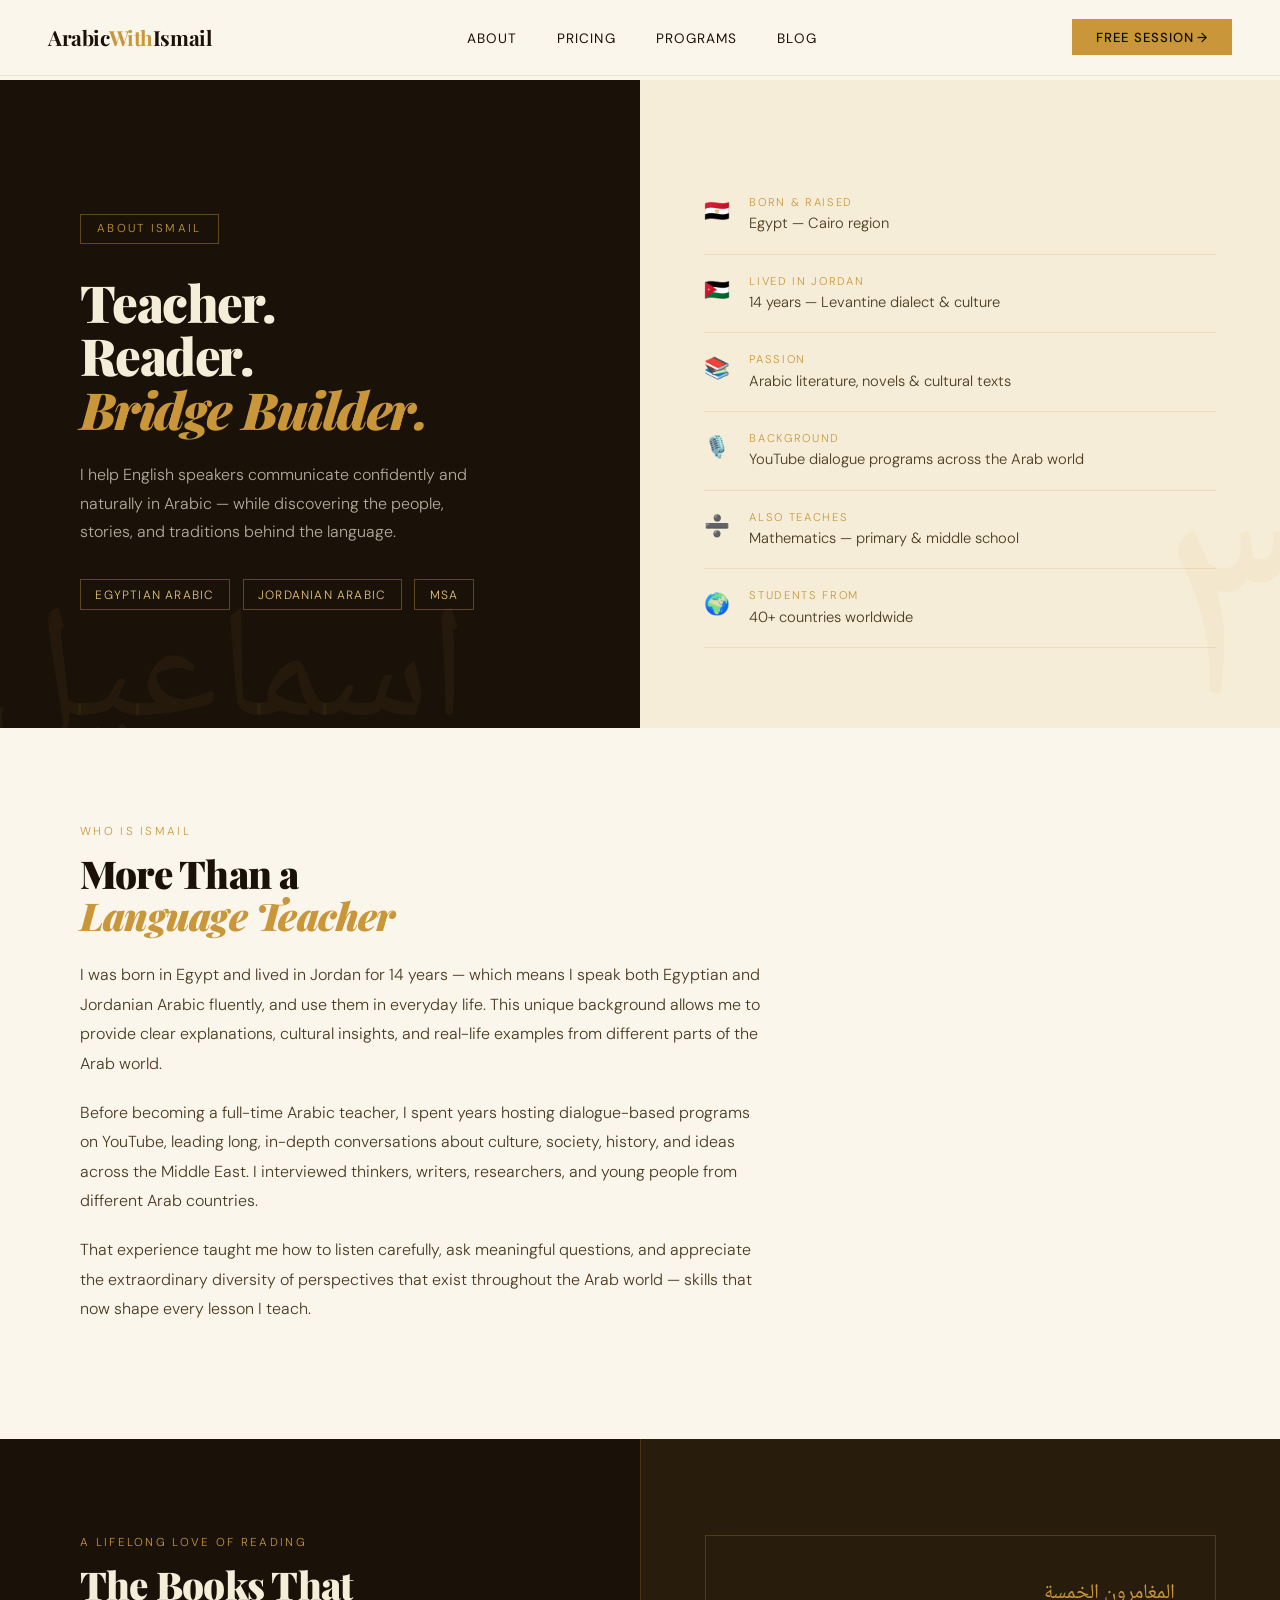
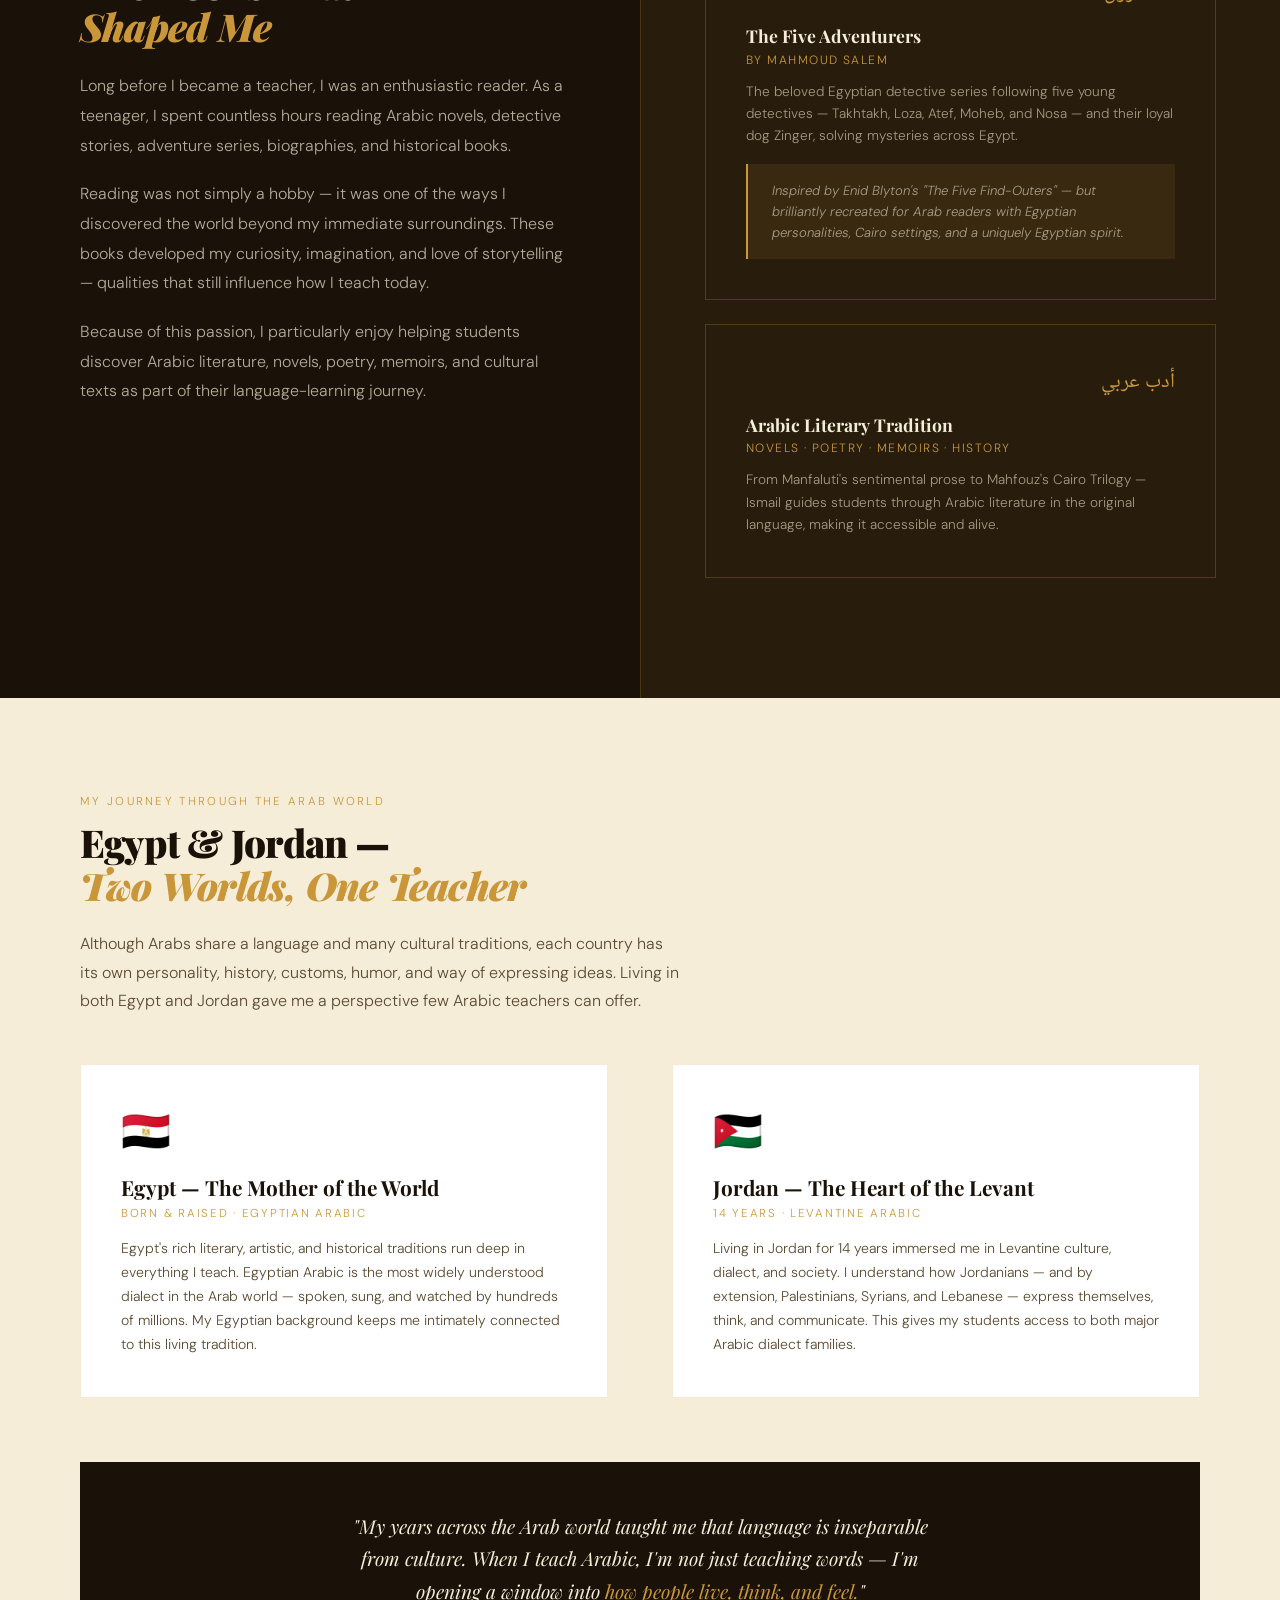
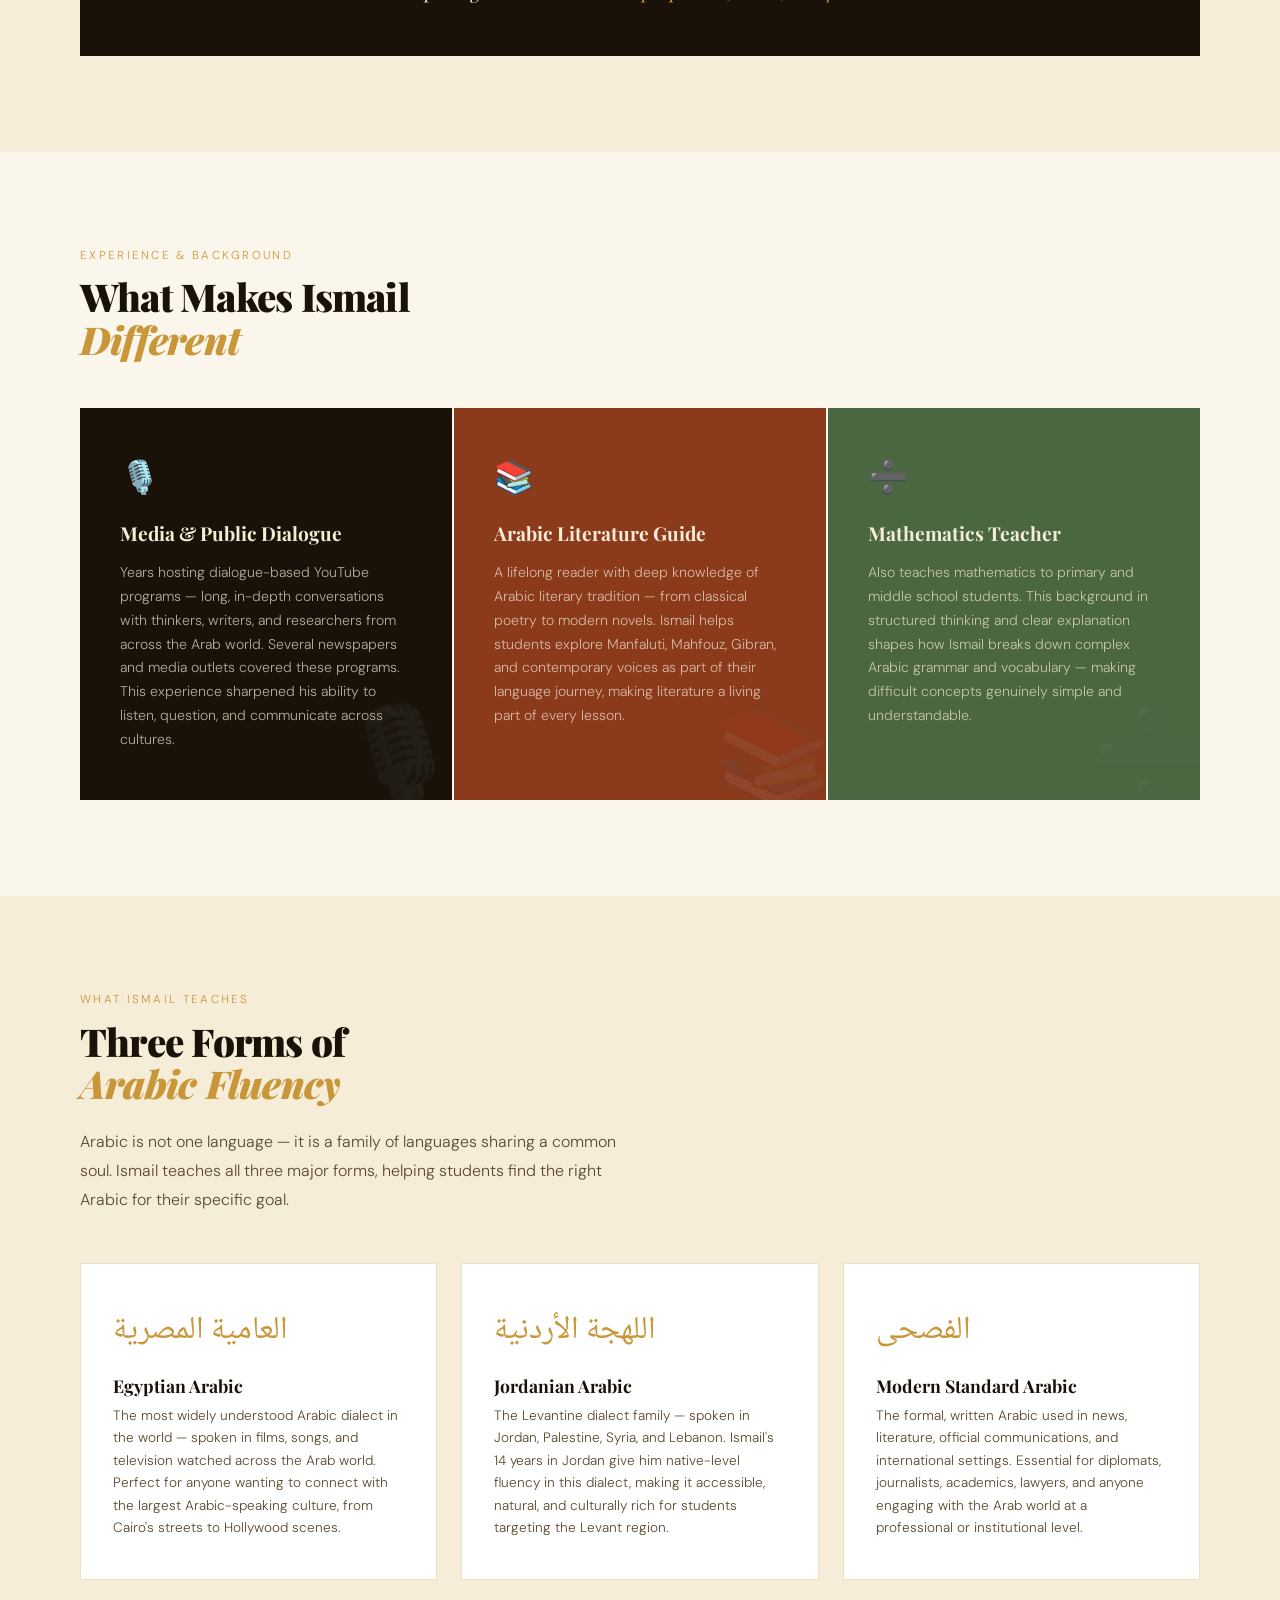
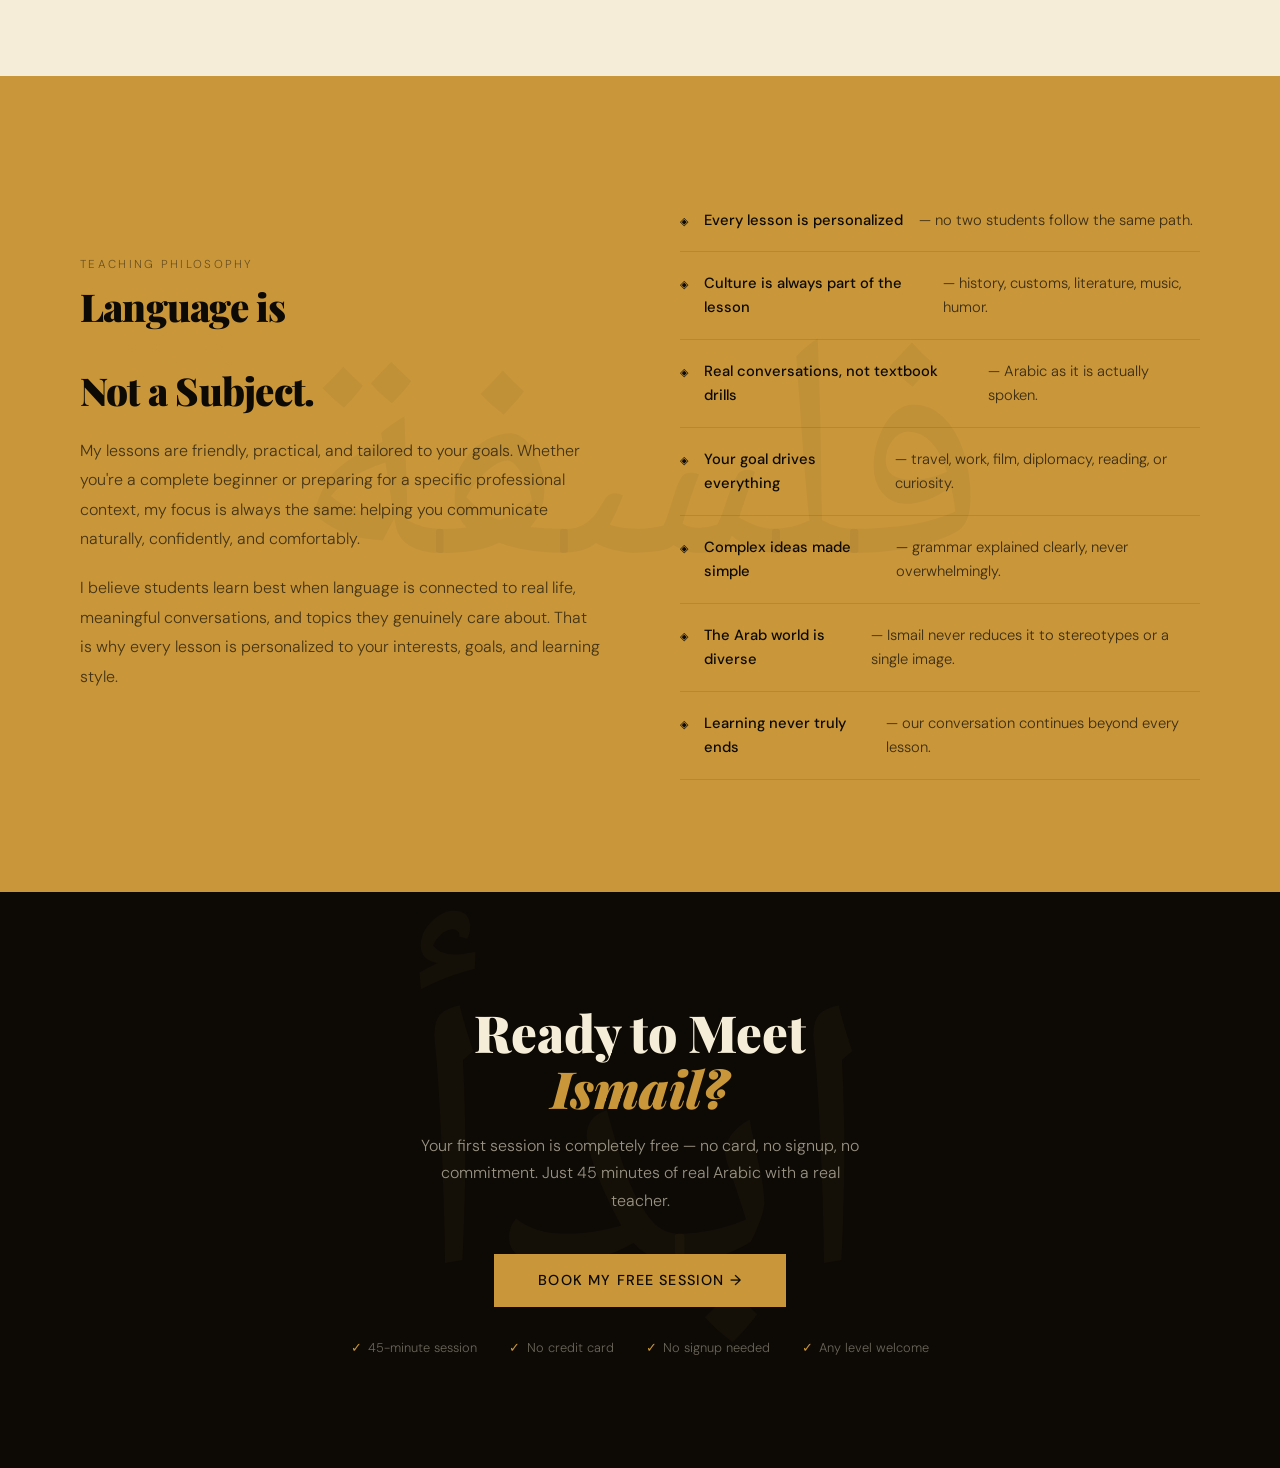
==== about.html @ 29ed9507 "Add about.html for Ismail's teaching profile" ====
<!DOCTYPE html>
<html lang="en">
<head>
<meta charset="UTF-8">
<meta name="viewport" content="width=device-width, initial-scale=1.0">
<title>About Ismail — Arabic With Ismail</title>
<meta name="description" content="Meet Ismail — Egyptian Arabic teacher, cultural guide, and lifelong reader. Learn about his unique background in Egypt and Jordan, his love of Arabic literature, and his teaching philosophy.">
<link rel="preconnect" href="https://fonts.googleapis.com">
<link href="https://fonts.googleapis.com/css2?family=Playfair+Display:ital,wght@0,400;0,700;0,900;1,400&family=DM+Sans:wght@300;400;500&family=Noto+Naskh+Arabic:wght@400;700&display=swap" rel="stylesheet">
<style>
  :root {
    --sand: #F5EDD8;
    --ink: #1A1209;
    --gold: #C9973A;
    --gold-light: #E8C47A;
    --rust: #8B3A1C;
    --sage: #4A6741;
    --cream: #FBF6EC;
    --dark: #0D0A05;
  }

  *, *::before, *::after { box-sizing: border-box; margin: 0; padding: 0; }
  html { scroll-behavior: smooth; }
  body {
    background: var(--cream);
    color: var(--ink);
    font-family: 'DM Sans', sans-serif;
    font-weight: 300;
    overflow-x: hidden;
  }

  /* ── NAV ── */
  nav {
    position: fixed; top: 0; width: 100%; z-index: 100;
    padding: 1.2rem 3rem;
    display: flex; align-items: center; justify-content: space-between;
    background: rgba(251,246,236,0.95);
    backdrop-filter: blur(12px);
    border-bottom: 1px solid rgba(201,151,58,0.2);
  }
  .nav-logo {
    font-family: 'Playfair Display', serif;
    font-size: 1.3rem; font-weight: 700;
    color: var(--ink); text-decoration: none;
    letter-spacing: -0.02em;
  }
  .nav-logo span { color: var(--gold); }

  .nav-links { display: flex; gap: 2.5rem; list-style: none; }
  .nav-links a {
    text-decoration: none; color: var(--ink);
    font-size: 0.85rem; font-weight: 400;
    letter-spacing: 0.08em; text-transform: uppercase;
    transition: color 0.2s;
  }
  .nav-links a:hover { color: var(--gold); }
  @media (max-width: 900px) { .nav-links { display: none; } }

  .hamburger {
    display: none;
    flex-direction: column;
    gap: 5px;
    background: none;
    border: none;
    cursor: pointer;
    padding: 4px;
  }
  .hamburger span {
    display: block;
    width: 24px;
    height: 2px;
    background: var(--ink);
    transition: all 0.3s;
  }
  .hamburger.open span:nth-child(1) { transform: translateY(7px) rotate(45deg); }
  .hamburger.open span:nth-child(2) { opacity: 0; }
  .hamburger.open span:nth-child(3) { transform: translateY(-7px) rotate(-45deg); }
  .mobile-menu {
    display: none;
    position: fixed;
    top: 65px; left: 0; right: 0;
    background: rgba(251,246,236,0.98);
    backdrop-filter: blur(12px);
    border-bottom: 1px solid rgba(201,151,58,0.2);
    z-index: 99;
    padding: 1.5rem 2rem;
  }
  .mobile-menu.open { display: block; }
  .mobile-menu ul { list-style: none; }
  .mobile-menu ul li { border-bottom: 1px solid rgba(201,151,58,0.15); }
  .mobile-menu ul li a {
    display: block;
    padding: 1rem 0;
    text-decoration: none;
    color: var(--ink);
    font-size: 1rem;
    letter-spacing: 0.08em;
    text-transform: uppercase;
    transition: color 0.2s;
  }
  .mobile-menu ul li a:hover { color: var(--gold); }
  .mobile-menu .mobile-cta {
    color: var(--gold) !important;
    font-weight: 500;
  }
  @media (max-width: 900px) {
    .nav-links { display: none !important; }
    .hamburger { display: flex; }
  }
  .nav-cta {
    background: var(--gold); color: var(--dark);
    border: none; padding: 0.6rem 1.5rem;
    font-family: 'DM Sans', sans-serif;
    font-size: 0.82rem; font-weight: 500;
    letter-spacing: 0.06em; text-transform: uppercase;
    cursor: pointer; text-decoration: none;
    transition: background 0.2s;
  }
  .nav-cta:hover { background: var(--gold-light); }

  /* ── HERO ── */
  .about-hero {
    min-height: 70vh;
    display: grid; grid-template-columns: 1fr 1fr;
    padding-top: 80px;
    position: relative; overflow: hidden;
  }
  .hero-left {
    background: var(--ink);
    padding: 6rem 4rem 5rem 5rem;
    display: flex; flex-direction: column;
    justify-content: center;
    position: relative; overflow: hidden;
  }
  .hero-left::before {
    content: 'إسماعيل';
    position: absolute; bottom: -2rem; left: -1rem;
    font-family: 'Noto Naskh Arabic', serif;
    font-size: 10rem; color: rgba(201,151,58,0.06);
    line-height: 1; pointer-events: none;
  }
  .hero-tag {
    display: inline-block;
    border: 1px solid rgba(201,151,58,0.4);
    color: var(--gold);
    font-size: 0.72rem; letter-spacing: 0.2em;
    text-transform: uppercase;
    padding: 0.4rem 1rem;
    margin-bottom: 2rem; width: fit-content;
    position: relative; z-index: 1;
  }
  .hero-left h1 {
    font-family: 'Playfair Display', serif;
    font-size: clamp(2.5rem, 4vw, 4rem);
    font-weight: 900; line-height: 1.05;
    color: var(--sand); letter-spacing: -0.03em;
    margin-bottom: 1.5rem;
    position: relative; z-index: 1;
  }
  .hero-left h1 em { font-style: italic; color: var(--gold); }
  .hero-left p {
    font-size: 1rem; line-height: 1.8;
    color: rgba(245,237,216,0.7);
    max-width: 420px; margin-bottom: 2rem;
    position: relative; z-index: 1;
  }
  .dialect-badges {
    display: flex; gap: 0.8rem; flex-wrap: wrap;
    position: relative; z-index: 1;
  }
  .dialect-badge {
    border: 1px solid rgba(201,151,58,0.4);
    color: var(--gold-light);
    font-size: 0.75rem; letter-spacing: 0.1em;
    text-transform: uppercase; padding: 0.4rem 0.9rem;
  }
  .hero-right {
    background: var(--sand);
    padding: 6rem 4rem 5rem;
    display: flex; flex-direction: column;
    justify-content: center;
    position: relative; overflow: hidden;
  }
  .hero-right::after {
    content: '٣';
    position: absolute; bottom: -3rem; right: -1rem;
    font-family: 'Noto Naskh Arabic', serif;
    font-size: 18rem; color: rgba(201,151,58,0.06);
    line-height: 1; pointer-events: none;
  }
  .quick-facts { list-style: none; position: relative; z-index: 1; }
  .quick-facts li {
    padding: 1.2rem 0;
    border-bottom: 1px solid rgba(201,151,58,0.2);
    display: flex; gap: 1.2rem; align-items: flex-start;
  }
  .fact-icon { font-size: 1.3rem; margin-top: 2px; }
  .fact-label {
    font-size: 0.7rem; letter-spacing: 0.15em;
    text-transform: uppercase; color: var(--gold);
    display: block; margin-bottom: 0.2rem;
  }
  .fact-value { font-size: 0.92rem; line-height: 1.5; color: #4A3A20; }

  /* ── SECTION BASE ── */
  .section { padding: 6rem 5rem; }
  .section-tag {
    font-size: 0.72rem; letter-spacing: 0.2em;
    text-transform: uppercase; color: var(--gold);
    margin-bottom: 0.8rem; display: block;
  }
  .section-title {
    font-family: 'Playfair Display', serif;
    font-size: clamp(1.8rem, 3vw, 2.8rem);
    font-weight: 900; line-height: 1.1;
    letter-spacing: -0.02em; margin-bottom: 1.5rem;
  }
  .section-title em { font-style: italic; color: var(--gold); }
  .body-text {
    font-size: 1rem; line-height: 1.85;
    color: #4A3A20; max-width: 680px;
  }
  .body-text p { margin-bottom: 1.2rem; }

  /* ── READING SECTION ── */
  .reading-section {
    background: var(--ink);
    display: grid; grid-template-columns: 1fr 1fr;
    gap: 0;
  }
  .reading-left {
    padding: 6rem 4rem 6rem 5rem;
  }
  .reading-left .section-title { color: var(--sand); }
  .reading-left .body-text { color: rgba(245,237,216,0.7); }
  .reading-right {
    background: rgba(201,151,58,0.08);
    border-left: 1px solid rgba(201,151,58,0.2);
    padding: 6rem 4rem;
    display: flex; flex-direction: column;
    justify-content: center;
  }
  .book-card {
    border: 1px solid rgba(201,151,58,0.25);
    padding: 2.5rem;
    margin-bottom: 1.5rem;
    position: relative;
    transition: border-color 0.25s, background 0.25s;
  }
  .book-card:hover { border-color: var(--gold); background: rgba(201,151,58,0.05); }
  .book-arabic {
    font-family: 'Noto Naskh Arabic', serif;
    font-size: 1.3rem; color: var(--gold);
    text-align: right; margin-bottom: 0.8rem;
    display: block;
  }
  .book-title {
    font-family: 'Playfair Display', serif;
    font-size: 1.1rem; font-weight: 700;
    color: var(--sand); margin-bottom: 0.3rem;
  }
  .book-author {
    font-size: 0.75rem; letter-spacing: 0.12em;
    text-transform: uppercase; color: var(--gold);
    margin-bottom: 0.8rem; display: block;
  }
  .book-desc { font-size: 0.85rem; line-height: 1.65; color: rgba(245,237,216,0.6); }
  .book-connection {
    background: rgba(201,151,58,0.1);
    border-left: 2px solid var(--gold);
    padding: 1rem 1.5rem;
    margin-top: 1rem;
    font-size: 0.82rem; color: rgba(245,237,216,0.6);
    font-style: italic; line-height: 1.6;
  }

  /* ── JOURNEY SECTION ── */
  .journey-section { background: var(--sand); }
  .journey-grid {
    display: grid; grid-template-columns: 1fr 1fr;
    gap: 4rem; align-items: start; margin-top: 3rem;
  }
  .country-card {
    background: white;
    border: 1px solid rgba(201,151,58,0.2);
    padding: 2.5rem;
    transition: box-shadow 0.25s, transform 0.25s;
  }
  .country-card:hover { box-shadow: 0 12px 40px rgba(0,0,0,0.08); transform: translateY(-4px); }
  .country-flag { font-size: 2.5rem; margin-bottom: 1rem; display: block; }
  .country-card h3 {
    font-family: 'Playfair Display', serif;
    font-size: 1.3rem; font-weight: 700;
    margin-bottom: 0.3rem;
  }
  .country-years {
    font-size: 0.72rem; letter-spacing: 0.15em;
    text-transform: uppercase; color: var(--gold);
    margin-bottom: 1rem; display: block;
  }
  .country-card p { font-size: 0.88rem; line-height: 1.7; color: #5A4A30; }
  .journey-insight {
    background: var(--ink); padding: 3rem;
    grid-column: 1 / -1;
  }
  .journey-insight p {
    font-family: 'Playfair Display', serif;
    font-size: 1.2rem; font-style: italic;
    color: var(--sand); line-height: 1.7;
    text-align: center; max-width: 600px; margin: 0 auto;
  }
  .journey-insight p em { color: var(--gold); }

  /* ── EXPERIENCE SECTION ── */
  .experience-section { background: var(--cream); }
  .experience-grid {
    display: grid; grid-template-columns: repeat(3, 1fr);
    gap: 2px; margin-top: 3rem;
  }
  .exp-card {
    background: var(--ink); padding: 3rem 2.5rem;
    position: relative; overflow: hidden;
    transition: transform 0.3s;
  }
  .exp-card:nth-child(2) { background: var(--rust); }
  .exp-card:nth-child(3) { background: var(--sage); }
  .exp-card:hover { transform: scale(1.02); z-index: 2; }
  .exp-bg {
    position: absolute; bottom: -1rem; right: -0.5rem;
    font-family: 'Noto Naskh Arabic', serif;
    font-size: 6rem; opacity: 0.06; line-height: 1;
    pointer-events: none; color: white;
  }
  .exp-icon { font-size: 2rem; margin-bottom: 1.5rem; display: block; }
  .exp-card h3 {
    font-family: 'Playfair Display', serif;
    font-size: 1.2rem; font-weight: 700;
    color: var(--sand); margin-bottom: 1rem; line-height: 1.2;
  }
  .exp-card p { font-size: 0.88rem; line-height: 1.7; color: rgba(245,237,216,0.7); }

  /* ── PHILOSOPHY SECTION ── */
  .philosophy-section {
    background: var(--gold);
    padding: 7rem 5rem;
    position: relative; overflow: hidden;
  }
  .philosophy-section::before {
    content: 'فلسفة';
    position: absolute; top: 50%; left: 50%;
    transform: translate(-50%, -50%);
    font-family: 'Noto Naskh Arabic', serif;
    font-size: 25vw; color: rgba(0,0,0,0.04);
    white-space: nowrap; pointer-events: none;
    line-height: 1;
  }
  .philosophy-inner {
    display: grid; grid-template-columns: 1fr 1fr;
    gap: 5rem; align-items: center;
    position: relative; z-index: 1;
  }
  .philosophy-left .section-tag { color: rgba(13,10,5,0.5); }
  .philosophy-left .section-title { color: var(--dark); }
  .philosophy-left .body-text { color: rgba(13,10,5,0.7); }
  .philosophy-right { }
  .philosophy-points { list-style: none; }
  .philosophy-points li {
    padding: 1.2rem 0;
    border-bottom: 1px solid rgba(0,0,0,0.1);
    font-size: 0.92rem; line-height: 1.65;
    color: rgba(13,10,5,0.75);
    display: flex; gap: 1rem; align-items: flex-start;
  }
  .philosophy-points li::before {
    content: '◈'; color: var(--dark);
    font-size: 0.7rem; margin-top: 4px; flex-shrink: 0;
  }
  .philosophy-points li strong { color: var(--dark); font-weight: 500; }

  /* ── DIALECTS SECTION ── */
  .dialects-section { background: var(--sand); }
  .dialects-grid {
    display: grid; grid-template-columns: repeat(3, 1fr);
    gap: 1.5rem; margin-top: 3rem;
  }
  .dialect-card {
    border: 1px solid rgba(201,151,58,0.3);
    padding: 2.5rem 2rem; background: white;
    transition: box-shadow 0.25s, transform 0.25s;
  }
  .dialect-card:hover { box-shadow: 0 8px 30px rgba(0,0,0,0.08); transform: translateY(-4px); }
  .dialect-arabic {
    font-family: 'Noto Naskh Arabic', serif;
    font-size: 2rem; color: var(--gold);
    display: block; margin-bottom: 1rem;
  }
  .dialect-card h3 {
    font-family: 'Playfair Display', serif;
    font-size: 1.1rem; font-weight: 700;
    margin-bottom: 0.5rem;
  }
  .dialect-card p { font-size: 0.85rem; line-height: 1.65; color: #5A4A30; }

  /* ── CTA SECTION ── */
  .cta-section {
    background: var(--dark); padding: 7rem 5rem;
    text-align: center; position: relative; overflow: hidden;
  }
  .cta-section::before {
    content: 'ابدأ';
    position: absolute; top: 50%; left: 50%;
    transform: translate(-50%, -50%);
    font-family: 'Noto Naskh Arabic', serif;
    font-size: 30vw; color: rgba(201,151,58,0.04);
    pointer-events: none; line-height: 1;
  }
  .cta-section h2 {
    font-family: 'Playfair Display', serif;
    font-size: clamp(2rem, 4vw, 3.5rem);
    font-weight: 900; color: var(--sand);
    margin-bottom: 1rem; line-height: 1.1;
    position: relative; z-index: 1;
  }
  .cta-section h2 em { font-style: italic; color: var(--gold); }
  .cta-section p {
    font-size: 1rem; color: rgba(245,237,216,0.6);
    max-width: 440px; margin: 0 auto 2.5rem;
    line-height: 1.7; position: relative; z-index: 1;
  }
  .btn-gold {
    background: var(--gold); color: var(--dark);
    border: none; padding: 1.1rem 2.8rem;
    font-family: 'DM Sans', sans-serif;
    font-size: 0.9rem; font-weight: 500;
    letter-spacing: 0.08em; text-transform: uppercase;
    cursor: pointer; text-decoration: none;
    display: inline-block; transition: all 0.25s;
    position: relative; z-index: 1;
  }
  .btn-gold:hover { background: var(--gold-light); transform: translateY(-2px); }
  .cta-guarantees {
    display: flex; gap: 2rem; justify-content: center;
    margin-top: 2rem; flex-wrap: wrap;
    position: relative; z-index: 1;
  }
  .cta-guarantee {
    font-size: 0.8rem; color: rgba(245,237,216,0.4);
    display: flex; gap: 0.4rem; align-items: center;
  }
  .cta-guarantee::before { content: '✓'; color: var(--gold); }

  /* ── RESPONSIVE ── */
  @media (max-width: 900px) {
    nav { padding: 1rem 1.5rem; }
    .about-hero { grid-template-columns: 1fr; min-height: auto; }
    .hero-left { padding: 5rem 2rem 3rem; }
    .hero-right { padding: 3rem 2rem; }
    .section { padding: 4rem 2rem; }
    .reading-section { grid-template-columns: 1fr; }
    .reading-left { padding: 4rem 2rem; }
    .reading-right { padding: 3rem 2rem; border-left: none; border-top: 1px solid rgba(201,151,58,0.2); }
    .journey-grid { grid-template-columns: 1fr; gap: 1.5rem; }
    .experience-grid { grid-template-columns: 1fr; }
    .philosophy-section { padding: 5rem 2rem; }
    .philosophy-inner { grid-template-columns: 1fr; gap: 2rem; }
    .dialects-grid { grid-template-columns: 1fr; }
    .cta-section { padding: 5rem 2rem; }
  }
</style>
</head>
<body>

<!-- NAV -->
<nav>
  <a href="index.html" class="nav-logo">Arabic<span>With</span>Ismail</a>
  <ul class="nav-links" id="navLinks">
    <li><a href="about.html">About</a></li>
    <li><a href="ArabicWithIsmail-Pricing.html">Pricing</a></li>
    <li><a href="programs.html">Programs</a></li>
    <li><a href="blog.html">Blog</a></li>
  </ul>
  <div style="display:flex;align-items:center;gap:1rem;">
    <a href="book.html" class="nav-cta">Free Session →</a>
    <button class="hamburger" id="hamburger" onclick="toggleMenu()" aria-label="Menu">
      <span></span><span></span><span></span>
    </button>
  </div>
</nav>
<div class="mobile-menu" id="mobileMenu">
  <ul>
    <li><a href="about.html" onclick="toggleMenu()">About</a></li>
    <li><a href="ArabicWithIsmail-Pricing.html" onclick="toggleMenu()">Pricing</a></li>
    <li><a href="programs.html" onclick="toggleMenu()">Programs</a></li>
    <li><a href="blog.html" onclick="toggleMenu()">Blog</a></li>
    <li><a href="book.html" onclick="toggleMenu()" class="mobile-cta">Free Session →</a></li>
  </ul>
</div>

<!-- HERO -->
<div class="about-hero">
  <div class="hero-left">
    <div class="hero-tag">About Ismail</div>
    <h1>Teacher.<br>Reader.<br><em>Bridge Builder.</em></h1>
    <p>I help English speakers communicate confidently and naturally in Arabic — while discovering the people, stories, and traditions behind the language.</p>
    <div class="dialect-badges">
      <span class="dialect-badge">Egyptian Arabic</span>
      <span class="dialect-badge">Jordanian Arabic</span>
      <span class="dialect-badge">MSA</span>
    </div>
  </div>

  <div class="hero-right">
    <ul class="quick-facts">
      <li>
        <span class="fact-icon">🇪🇬</span>
        <div>
          <span class="fact-label">Born & Raised</span>
          <span class="fact-value">Egypt — Cairo region</span>
        </div>
      </li>
      <li>
        <span class="fact-icon">🇯🇴</span>
        <div>
          <span class="fact-label">Lived in Jordan</span>
          <span class="fact-value">14 years — Levantine dialect & culture</span>
        </div>
      </li>
      <li>
        <span class="fact-icon">📚</span>
        <div>
          <span class="fact-label">Passion</span>
          <span class="fact-value">Arabic literature, novels & cultural texts</span>
        </div>
      </li>
      <li>
        <span class="fact-icon">🎙️</span>
        <div>
          <span class="fact-label">Background</span>
          <span class="fact-value">YouTube dialogue programs across the Arab world</span>
        </div>
      </li>
      <li>
        <span class="fact-icon">➗</span>
        <div>
          <span class="fact-label">Also Teaches</span>
          <span class="fact-value">Mathematics — primary & middle school</span>
        </div>
      </li>
      <li>
        <span class="fact-icon">🌍</span>
        <div>
          <span class="fact-label">Students From</span>
          <span class="fact-value">40+ countries worldwide</span>
        </div>
      </li>
    </ul>
  </div>
</div>

<!-- WHO IS ISMAIL -->
<section class="section" style="background:var(--cream);">
  <span class="section-tag">Who is Ismail</span>
  <h2 class="section-title">More Than a<br><em>Language Teacher</em></h2>
  <div class="body-text">
    <p>I was born in Egypt and lived in Jordan for 14 years — which means I speak both Egyptian and Jordanian Arabic fluently, and use them in everyday life. This unique background allows me to provide clear explanations, cultural insights, and real-life examples from different parts of the Arab world.</p>
    <p>Before becoming a full-time Arabic teacher, I spent years hosting dialogue-based programs on YouTube, leading long, in-depth conversations about culture, society, history, and ideas across the Middle East. I interviewed thinkers, writers, researchers, and young people from different Arab countries.</p>
    <p>That experience taught me how to listen carefully, ask meaningful questions, and appreciate the extraordinary diversity of perspectives that exist throughout the Arab world — skills that now shape every lesson I teach.</p>
  </div>
</section>

<!-- READING SECTION -->
<div class="reading-section">
  <div class="reading-left">
    <span class="section-tag">A Lifelong Love of Reading</span>
    <h2 class="section-title" style="color:var(--sand);">The Books That<br><em>Shaped Me</em></h2>
    <div class="body-text">
      <p>Long before I became a teacher, I was an enthusiastic reader. As a teenager, I spent countless hours reading Arabic novels, detective stories, adventure series, biographies, and historical books.</p>
      <p>Reading was not simply a hobby — it was one of the ways I discovered the world beyond my immediate surroundings. These books developed my curiosity, imagination, and love of storytelling — qualities that still influence how I teach today.</p>
      <p>Because of this passion, I particularly enjoy helping students discover Arabic literature, novels, poetry, memoirs, and cultural texts as part of their language-learning journey.</p>
    </div>
  </div>
  <div class="reading-right">
    <div class="book-card">
      <span class="book-arabic">المغامرون الخمسة</span>
      <div class="book-title">The Five Adventurers</div>
      <span class="book-author">By Mahmoud Salem</span>
      <p class="book-desc">The beloved Egyptian detective series following five young detectives — Takhtakh, Loza, Atef, Moheb, and Nosa — and their loyal dog Zinger, solving mysteries across Egypt.</p>
      <div class="book-connection">
        Inspired by Enid Blyton's "The Five Find-Outers" — but brilliantly recreated for Arab readers with Egyptian personalities, Cairo settings, and a uniquely Egyptian spirit.
      </div>
    </div>
    <div class="book-card">
      <span class="book-arabic">أدب عربي</span>
      <div class="book-title">Arabic Literary Tradition</div>
      <span class="book-author">Novels · Poetry · Memoirs · History</span>
      <p class="book-desc">From Manfaluti's sentimental prose to Mahfouz's Cairo Trilogy — Ismail guides students through Arabic literature in the original language, making it accessible and alive.</p>
    </div>
  </div>
</div>

<!-- JOURNEY -->
<section class="section journey-section">
  <span class="section-tag">My Journey Through the Arab World</span>
  <h2 class="section-title">Egypt & Jordan —<br><em>Two Worlds, One Teacher</em></h2>
  <p style="color:#5A4A30;max-width:600px;line-height:1.8;margin-bottom:0;">
    Although Arabs share a language and many cultural traditions, each country has its own personality, history, customs, humor, and way of expressing ideas. Living in both Egypt and Jordan gave me a perspective few Arabic teachers can offer.
  </p>

  <div class="journey-grid">
    <div class="country-card">
      <span class="country-flag">🇪🇬</span>
      <h3>Egypt — The Mother of the World</h3>
      <span class="country-years">Born & Raised · Egyptian Arabic</span>
      <p>Egypt's rich literary, artistic, and historical traditions run deep in everything I teach. Egyptian Arabic is the most widely understood dialect in the Arab world — spoken, sung, and watched by hundreds of millions. My Egyptian background keeps me intimately connected to this living tradition.</p>
    </div>
    <div class="country-card">
      <span class="country-flag">🇯🇴</span>
      <h3>Jordan — The Heart of the Levant</h3>
      <span class="country-years">14 Years · Levantine Arabic</span>
      <p>Living in Jordan for 14 years immersed me in Levantine culture, dialect, and society. I understand how Jordanians — and by extension, Palestinians, Syrians, and Lebanese — express themselves, think, and communicate. This gives my students access to both major Arabic dialect families.</p>
    </div>
    <div class="journey-insight">
      <p>"My years across the Arab world taught me that language is inseparable from culture. When I teach Arabic, I'm not just teaching words — I'm opening a window into <em>how people live, think, and feel.</em>"</p>
    </div>
  </div>
</section>

<!-- EXPERIENCE -->
<section class="section experience-section">
  <span class="section-tag">Experience & Background</span>
  <h2 class="section-title">What Makes Ismail<br><em>Different</em></h2>

  <div class="experience-grid">
    <div class="exp-card">
      <span class="exp-bg">🎙️</span>
      <span class="exp-icon">🎙️</span>
      <h3>Media & Public Dialogue</h3>
      <p>Years hosting dialogue-based YouTube programs — long, in-depth conversations with thinkers, writers, and researchers from across the Arab world. Several newspapers and media outlets covered these programs. This experience sharpened his ability to listen, question, and communicate across cultures.</p>
    </div>
    <div class="exp-card">
      <span class="exp-bg">📚</span>
      <span class="exp-icon">📚</span>
      <h3>Arabic Literature Guide</h3>
      <p>A lifelong reader with deep knowledge of Arabic literary tradition — from classical poetry to modern novels. Ismail helps students explore Manfaluti, Mahfouz, Gibran, and contemporary voices as part of their language journey, making literature a living part of every lesson.</p>
    </div>
    <div class="exp-card">
      <span class="exp-bg">➗</span>
      <span class="exp-icon">➗</span>
      <h3>Mathematics Teacher</h3>
      <p>Also teaches mathematics to primary and middle school students. This background in structured thinking and clear explanation shapes how Ismail breaks down complex Arabic grammar and vocabulary — making difficult concepts genuinely simple and understandable.</p>
    </div>
  </div>
</section>

<!-- DIALECTS -->
<section class="section dialects-section">
  <span class="section-tag">What Ismail Teaches</span>
  <h2 class="section-title">Three Forms of<br><em>Arabic Fluency</em></h2>
  <p style="color:#5A4A30;max-width:560px;line-height:1.8;margin-bottom:0;">
    Arabic is not one language — it is a family of languages sharing a common soul. Ismail teaches all three major forms, helping students find the right Arabic for their specific goal.
  </p>

  <div class="dialects-grid">
    <div class="dialect-card">
      <span class="dialect-arabic">العامية المصرية</span>
      <h3>Egyptian Arabic</h3>
      <p>The most widely understood Arabic dialect in the world — spoken in films, songs, and television watched across the Arab world. Perfect for anyone wanting to connect with the largest Arabic-speaking culture, from Cairo's streets to Hollywood scenes.</p>
    </div>
    <div class="dialect-card">
      <span class="dialect-arabic">اللهجة الأردنية</span>
      <h3>Jordanian Arabic</h3>
      <p>The Levantine dialect family — spoken in Jordan, Palestine, Syria, and Lebanon. Ismail's 14 years in Jordan give him native-level fluency in this dialect, making it accessible, natural, and culturally rich for students targeting the Levant region.</p>
    </div>
    <div class="dialect-card">
      <span class="dialect-arabic">الفصحى</span>
      <h3>Modern Standard Arabic</h3>
      <p>The formal, written Arabic used in news, literature, official communications, and international settings. Essential for diplomats, journalists, academics, lawyers, and anyone engaging with the Arab world at a professional or institutional level.</p>
    </div>
  </div>
</section>

<!-- PHILOSOPHY -->
<div class="philosophy-section">
  <div class="philosophy-inner">
    <div class="philosophy-left">
      <span class="section-tag">Teaching Philosophy</span>
      <h2 class="section-title">Language is<br><em>a Bridge,</em><br>Not a Subject.</h2>
      <div class="body-text">
        <p>My lessons are friendly, practical, and tailored to your goals. Whether you're a complete beginner or preparing for a specific professional context, my focus is always the same: helping you communicate naturally, confidently, and comfortably.</p>
        <p>I believe students learn best when language is connected to real life, meaningful conversations, and topics they genuinely care about. That is why every lesson is personalized to your interests, goals, and learning style.</p>
      </div>
    </div>
    <div class="philosophy-right">
      <ul class="philosophy-points">
        <li><strong>Every lesson is personalized</strong> — no two students follow the same path.</li>
        <li><strong>Culture is always part of the lesson</strong> — history, customs, literature, music, humor.</li>
        <li><strong>Real conversations, not textbook drills</strong> — Arabic as it is actually spoken.</li>
        <li><strong>Your goal drives everything</strong> — travel, work, film, diplomacy, reading, or curiosity.</li>
        <li><strong>Complex ideas made simple</strong> — grammar explained clearly, never overwhelmingly.</li>
        <li><strong>The Arab world is diverse</strong> — Ismail never reduces it to stereotypes or a single image.</li>
        <li><strong>Learning never truly ends</strong> — our conversation continues beyond every lesson.</li>
      </ul>
    </div>
  </div>
</div>

<!-- CTA -->
<div class="cta-section">
  <h2>Ready to Meet<br><em>Ismail?</em></h2>
  <p>Your first session is completely free — no card, no signup, no commitment. Just 45 minutes of real Arabic with a real teacher.</p>
  <a href="/book" class="btn-gold">Book My Free Session →</a>
  <div class="cta-guarantees">
    <div class="cta-guarantee">45-minute session</div>
    <div class="cta-guarantee">No credit card</div>
    <div class="cta-guarantee">No signup needed</div>
    <div class="cta-guarantee">Any level welcome</div>
  </div>
</div>

</body>
</html>
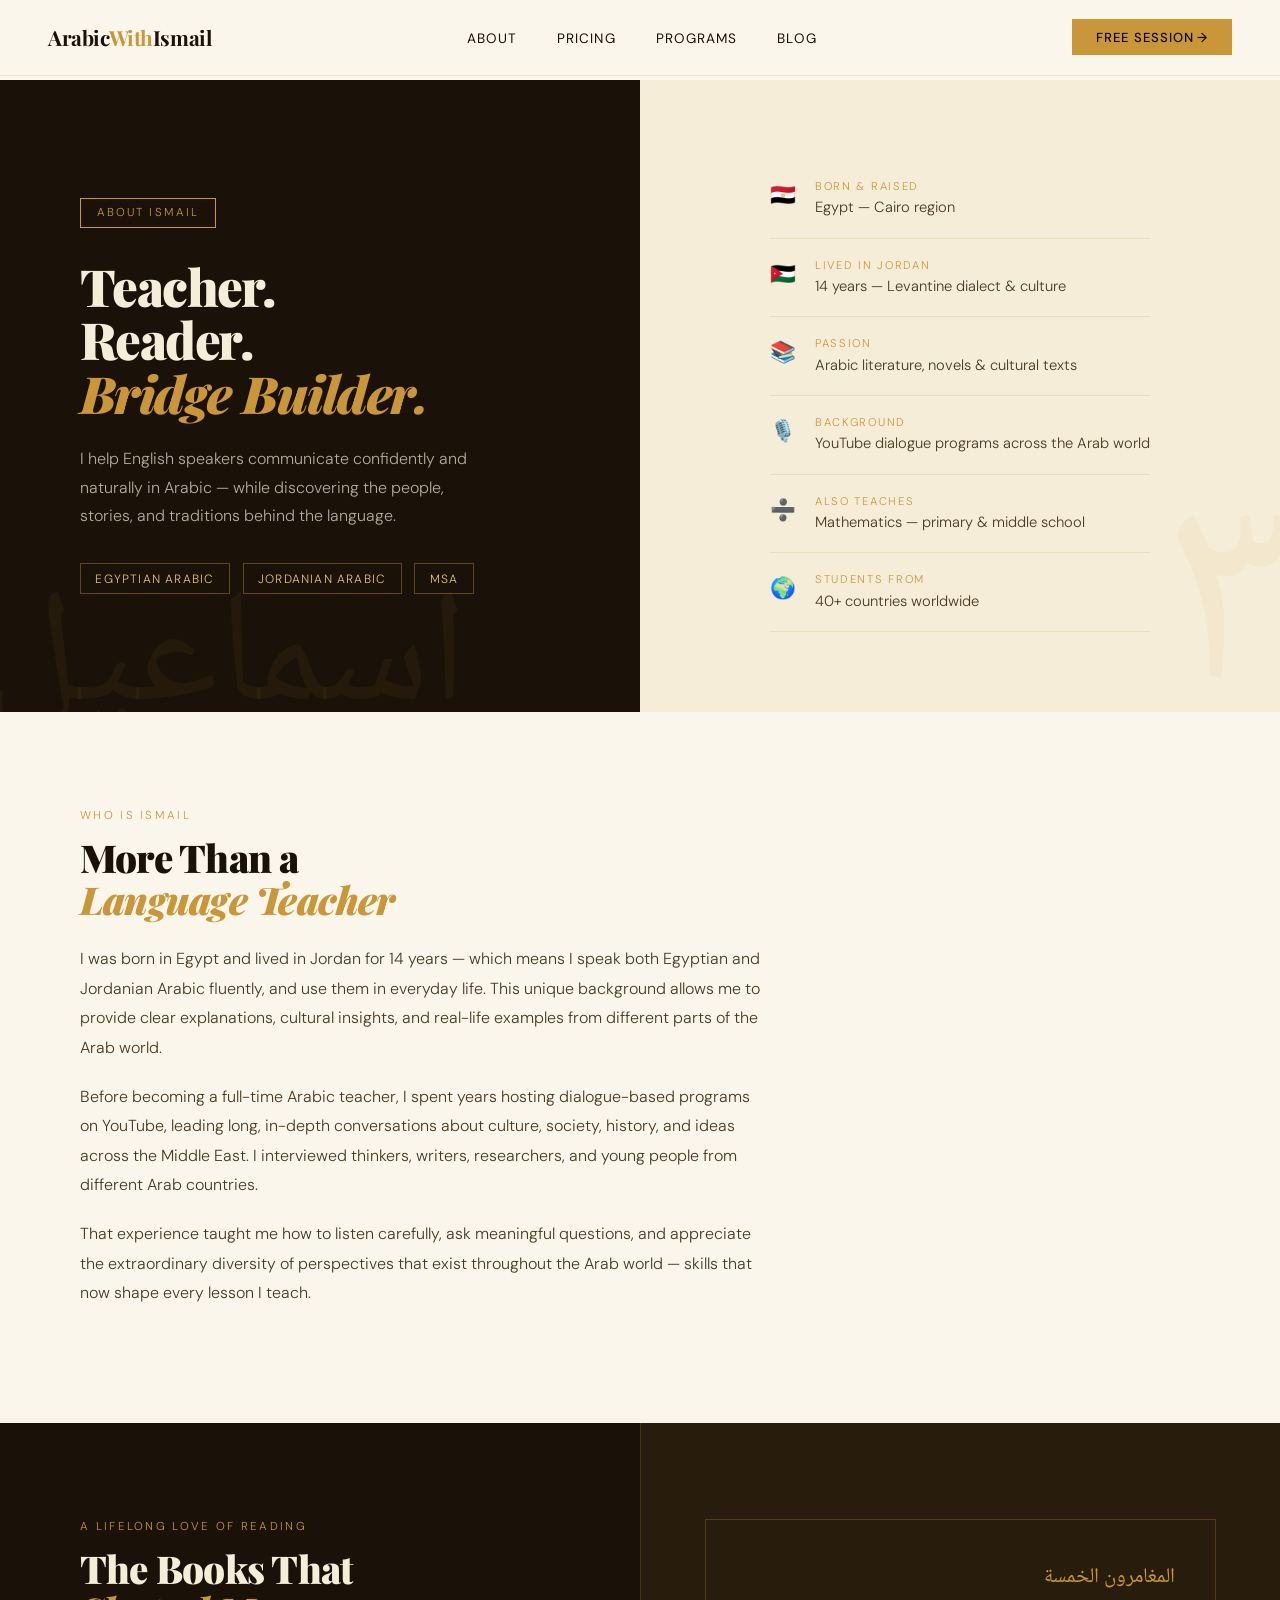
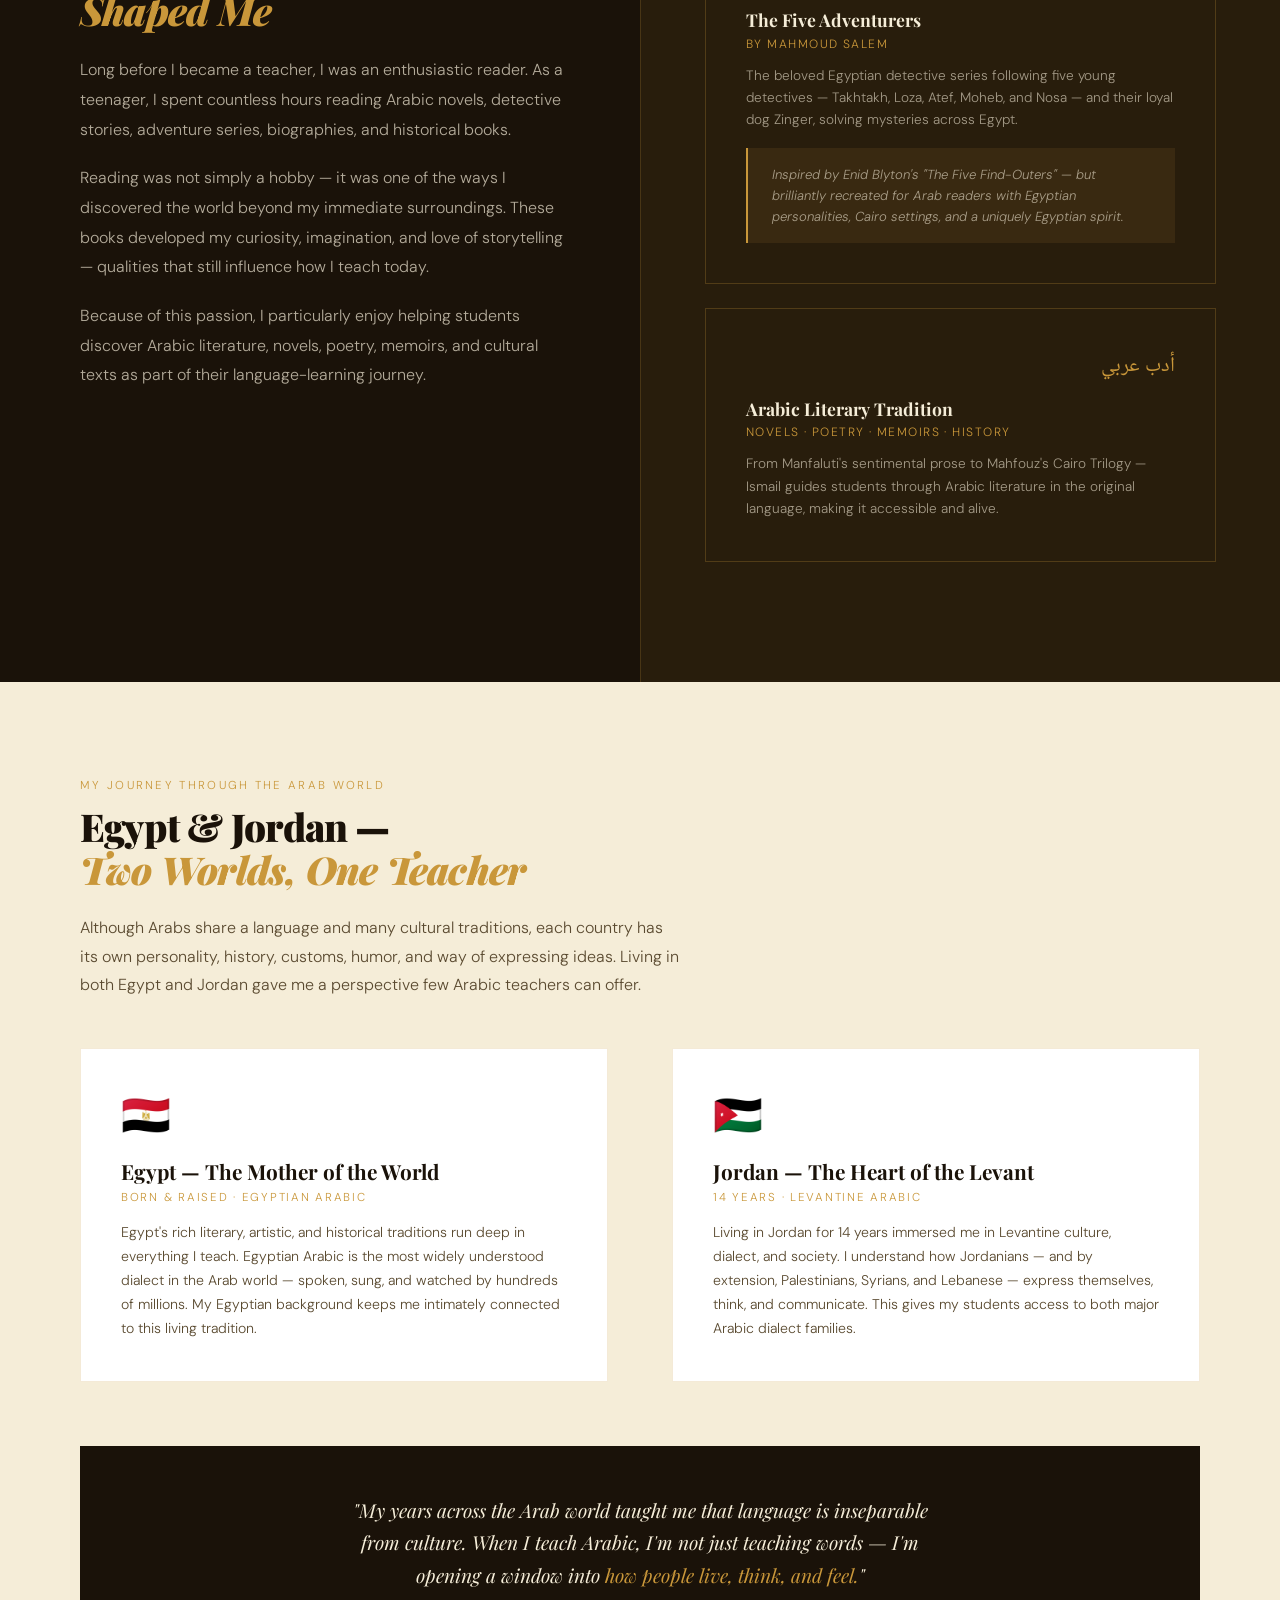
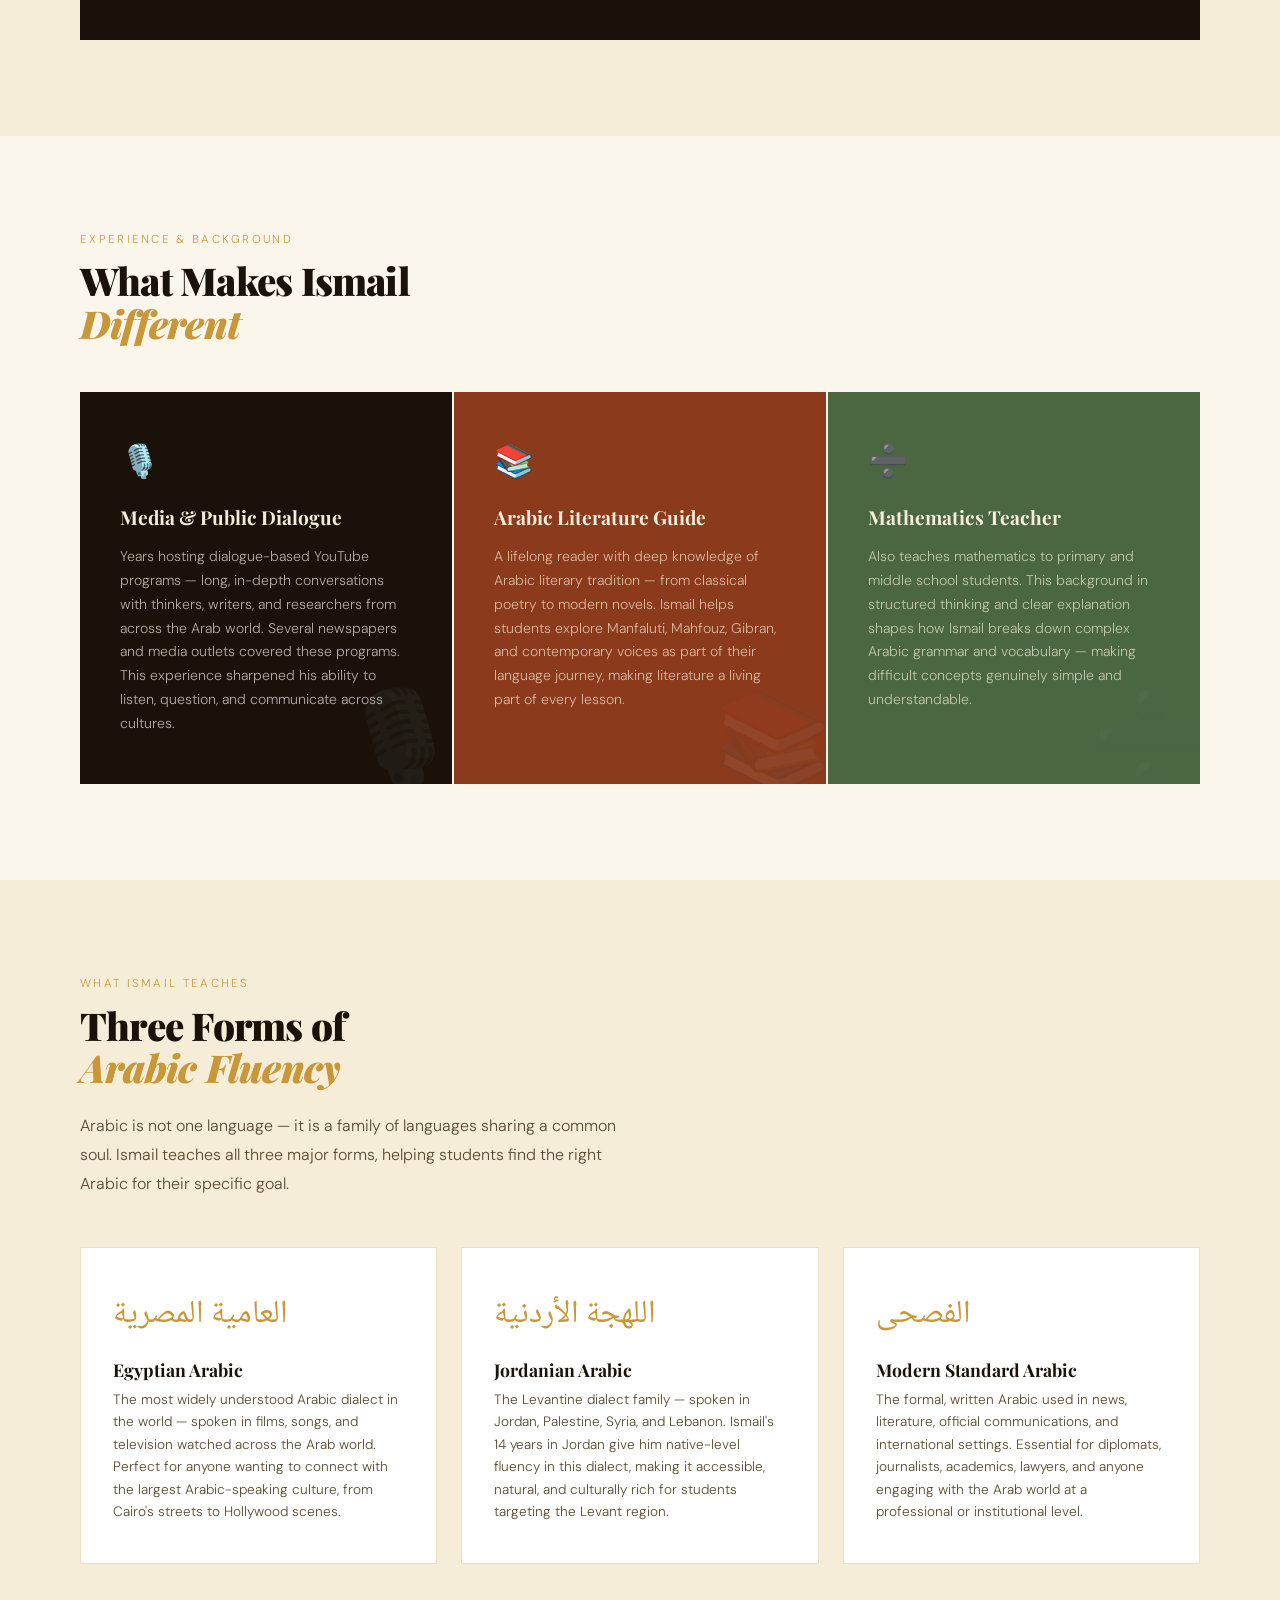
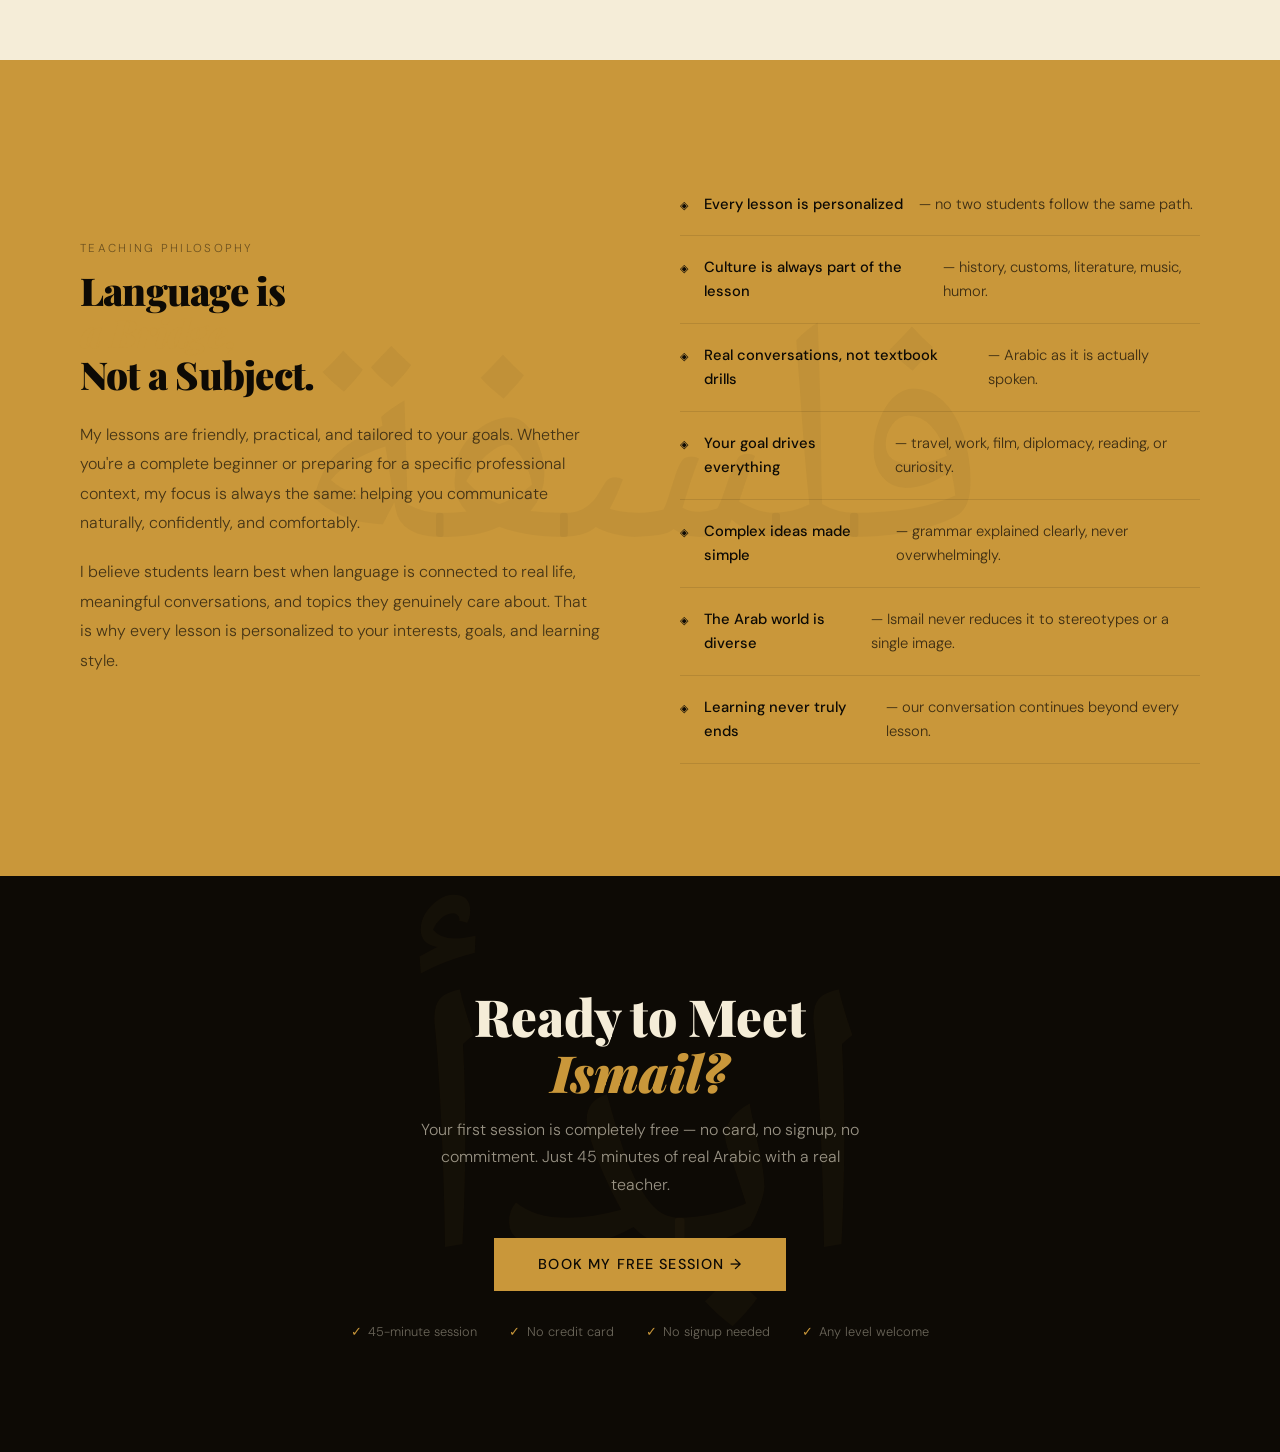
==== commit 7b5d51ed: "Add files via upload" ====
--- a/about.html
+++ b/about.html
@@ -2,471 +2,10 @@
 <html lang="en">
 <head>
 <meta charset="UTF-8">
+<link rel="stylesheet" href="style.css">
 <meta name="viewport" content="width=device-width, initial-scale=1.0">
 <title>About Ismail — Arabic With Ismail</title>
 <meta name="description" content="Meet Ismail — Egyptian Arabic teacher, cultural guide, and lifelong reader. Learn about his unique background in Egypt and Jordan, his love of Arabic literature, and his teaching philosophy.">
-<link rel="preconnect" href="https://fonts.googleapis.com">
-<link href="https://fonts.googleapis.com/css2?family=Playfair+Display:ital,wght@0,400;0,700;0,900;1,400&family=DM+Sans:wght@300;400;500&family=Noto+Naskh+Arabic:wght@400;700&display=swap" rel="stylesheet">
-<style>
-  :root {
-    --sand: #F5EDD8;
-    --ink: #1A1209;
-    --gold: #C9973A;
-    --gold-light: #E8C47A;
-    --rust: #8B3A1C;
-    --sage: #4A6741;
-    --cream: #FBF6EC;
-    --dark: #0D0A05;
-  }
-
-  *, *::before, *::after { box-sizing: border-box; margin: 0; padding: 0; }
-  html { scroll-behavior: smooth; }
-  body {
-    background: var(--cream);
-    color: var(--ink);
-    font-family: 'DM Sans', sans-serif;
-    font-weight: 300;
-    overflow-x: hidden;
-  }
-
-  /* ── NAV ── */
-  nav {
-    position: fixed; top: 0; width: 100%; z-index: 100;
-    padding: 1.2rem 3rem;
-    display: flex; align-items: center; justify-content: space-between;
-    background: rgba(251,246,236,0.95);
-    backdrop-filter: blur(12px);
-    border-bottom: 1px solid rgba(201,151,58,0.2);
-  }
-  .nav-logo {
-    font-family: 'Playfair Display', serif;
-    font-size: 1.3rem; font-weight: 700;
-    color: var(--ink); text-decoration: none;
-    letter-spacing: -0.02em;
-  }
-  .nav-logo span { color: var(--gold); }
-
-  .nav-links { display: flex; gap: 2.5rem; list-style: none; }
-  .nav-links a {
-    text-decoration: none; color: var(--ink);
-    font-size: 0.85rem; font-weight: 400;
-    letter-spacing: 0.08em; text-transform: uppercase;
-    transition: color 0.2s;
-  }
-  .nav-links a:hover { color: var(--gold); }
-  @media (max-width: 900px) { .nav-links { display: none; } }
-
-  .hamburger {
-    display: none;
-    flex-direction: column;
-    gap: 5px;
-    background: none;
-    border: none;
-    cursor: pointer;
-    padding: 4px;
-  }
-  .hamburger span {
-    display: block;
-    width: 24px;
-    height: 2px;
-    background: var(--ink);
-    transition: all 0.3s;
-  }
-  .hamburger.open span:nth-child(1) { transform: translateY(7px) rotate(45deg); }
-  .hamburger.open span:nth-child(2) { opacity: 0; }
-  .hamburger.open span:nth-child(3) { transform: translateY(-7px) rotate(-45deg); }
-  .mobile-menu {
-    display: none;
-    position: fixed;
-    top: 65px; left: 0; right: 0;
-    background: rgba(251,246,236,0.98);
-    backdrop-filter: blur(12px);
-    border-bottom: 1px solid rgba(201,151,58,0.2);
-    z-index: 99;
-    padding: 1.5rem 2rem;
-  }
-  .mobile-menu.open { display: block; }
-  .mobile-menu ul { list-style: none; }
-  .mobile-menu ul li { border-bottom: 1px solid rgba(201,151,58,0.15); }
-  .mobile-menu ul li a {
-    display: block;
-    padding: 1rem 0;
-    text-decoration: none;
-    color: var(--ink);
-    font-size: 1rem;
-    letter-spacing: 0.08em;
-    text-transform: uppercase;
-    transition: color 0.2s;
-  }
-  .mobile-menu ul li a:hover { color: var(--gold); }
-  .mobile-menu .mobile-cta {
-    color: var(--gold) !important;
-    font-weight: 500;
-  }
-  @media (max-width: 900px) {
-    .nav-links { display: none !important; }
-    .hamburger { display: flex; }
-  }
-  .nav-cta {
-    background: var(--gold); color: var(--dark);
-    border: none; padding: 0.6rem 1.5rem;
-    font-family: 'DM Sans', sans-serif;
-    font-size: 0.82rem; font-weight: 500;
-    letter-spacing: 0.06em; text-transform: uppercase;
-    cursor: pointer; text-decoration: none;
-    transition: background 0.2s;
-  }
-  .nav-cta:hover { background: var(--gold-light); }
-
-  /* ── HERO ── */
-  .about-hero {
-    min-height: 70vh;
-    display: grid; grid-template-columns: 1fr 1fr;
-    padding-top: 80px;
-    position: relative; overflow: hidden;
-  }
-  .hero-left {
-    background: var(--ink);
-    padding: 6rem 4rem 5rem 5rem;
-    display: flex; flex-direction: column;
-    justify-content: center;
-    position: relative; overflow: hidden;
-  }
-  .hero-left::before {
-    content: 'إسماعيل';
-    position: absolute; bottom: -2rem; left: -1rem;
-    font-family: 'Noto Naskh Arabic', serif;
-    font-size: 10rem; color: rgba(201,151,58,0.06);
-    line-height: 1; pointer-events: none;
-  }
-  .hero-tag {
-    display: inline-block;
-    border: 1px solid rgba(201,151,58,0.4);
-    color: var(--gold);
-    font-size: 0.72rem; letter-spacing: 0.2em;
-    text-transform: uppercase;
-    padding: 0.4rem 1rem;
-    margin-bottom: 2rem; width: fit-content;
-    position: relative; z-index: 1;
-  }
-  .hero-left h1 {
-    font-family: 'Playfair Display', serif;
-    font-size: clamp(2.5rem, 4vw, 4rem);
-    font-weight: 900; line-height: 1.05;
-    color: var(--sand); letter-spacing: -0.03em;
-    margin-bottom: 1.5rem;
-    position: relative; z-index: 1;
-  }
-  .hero-left h1 em { font-style: italic; color: var(--gold); }
-  .hero-left p {
-    font-size: 1rem; line-height: 1.8;
-    color: rgba(245,237,216,0.7);
-    max-width: 420px; margin-bottom: 2rem;
-    position: relative; z-index: 1;
-  }
-  .dialect-badges {
-    display: flex; gap: 0.8rem; flex-wrap: wrap;
-    position: relative; z-index: 1;
-  }
-  .dialect-badge {
-    border: 1px solid rgba(201,151,58,0.4);
-    color: var(--gold-light);
-    font-size: 0.75rem; letter-spacing: 0.1em;
-    text-transform: uppercase; padding: 0.4rem 0.9rem;
-  }
-  .hero-right {
-    background: var(--sand);
-    padding: 6rem 4rem 5rem;
-    display: flex; flex-direction: column;
-    justify-content: center;
-    position: relative; overflow: hidden;
-  }
-  .hero-right::after {
-    content: '٣';
-    position: absolute; bottom: -3rem; right: -1rem;
-    font-family: 'Noto Naskh Arabic', serif;
-    font-size: 18rem; color: rgba(201,151,58,0.06);
-    line-height: 1; pointer-events: none;
-  }
-  .quick-facts { list-style: none; position: relative; z-index: 1; }
-  .quick-facts li {
-    padding: 1.2rem 0;
-    border-bottom: 1px solid rgba(201,151,58,0.2);
-    display: flex; gap: 1.2rem; align-items: flex-start;
-  }
-  .fact-icon { font-size: 1.3rem; margin-top: 2px; }
-  .fact-label {
-    font-size: 0.7rem; letter-spacing: 0.15em;
-    text-transform: uppercase; color: var(--gold);
-    display: block; margin-bottom: 0.2rem;
-  }
-  .fact-value { font-size: 0.92rem; line-height: 1.5; color: #4A3A20; }
-
-  /* ── SECTION BASE ── */
-  .section { padding: 6rem 5rem; }
-  .section-tag {
-    font-size: 0.72rem; letter-spacing: 0.2em;
-    text-transform: uppercase; color: var(--gold);
-    margin-bottom: 0.8rem; display: block;
-  }
-  .section-title {
-    font-family: 'Playfair Display', serif;
-    font-size: clamp(1.8rem, 3vw, 2.8rem);
-    font-weight: 900; line-height: 1.1;
-    letter-spacing: -0.02em; margin-bottom: 1.5rem;
-  }
-  .section-title em { font-style: italic; color: var(--gold); }
-  .body-text {
-    font-size: 1rem; line-height: 1.85;
-    color: #4A3A20; max-width: 680px;
-  }
-  .body-text p { margin-bottom: 1.2rem; }
-
-  /* ── READING SECTION ── */
-  .reading-section {
-    background: var(--ink);
-    display: grid; grid-template-columns: 1fr 1fr;
-    gap: 0;
-  }
-  .reading-left {
-    padding: 6rem 4rem 6rem 5rem;
-  }
-  .reading-left .section-title { color: var(--sand); }
-  .reading-left .body-text { color: rgba(245,237,216,0.7); }
-  .reading-right {
-    background: rgba(201,151,58,0.08);
-    border-left: 1px solid rgba(201,151,58,0.2);
-    padding: 6rem 4rem;
-    display: flex; flex-direction: column;
-    justify-content: center;
-  }
-  .book-card {
-    border: 1px solid rgba(201,151,58,0.25);
-    padding: 2.5rem;
-    margin-bottom: 1.5rem;
-    position: relative;
-    transition: border-color 0.25s, background 0.25s;
-  }
-  .book-card:hover { border-color: var(--gold); background: rgba(201,151,58,0.05); }
-  .book-arabic {
-    font-family: 'Noto Naskh Arabic', serif;
-    font-size: 1.3rem; color: var(--gold);
-    text-align: right; margin-bottom: 0.8rem;
-    display: block;
-  }
-  .book-title {
-    font-family: 'Playfair Display', serif;
-    font-size: 1.1rem; font-weight: 700;
-    color: var(--sand); margin-bottom: 0.3rem;
-  }
-  .book-author {
-    font-size: 0.75rem; letter-spacing: 0.12em;
-    text-transform: uppercase; color: var(--gold);
-    margin-bottom: 0.8rem; display: block;
-  }
-  .book-desc { font-size: 0.85rem; line-height: 1.65; color: rgba(245,237,216,0.6); }
-  .book-connection {
-    background: rgba(201,151,58,0.1);
-    border-left: 2px solid var(--gold);
-    padding: 1rem 1.5rem;
-    margin-top: 1rem;
-    font-size: 0.82rem; color: rgba(245,237,216,0.6);
-    font-style: italic; line-height: 1.6;
-  }
-
-  /* ── JOURNEY SECTION ── */
-  .journey-section { background: var(--sand); }
-  .journey-grid {
-    display: grid; grid-template-columns: 1fr 1fr;
-    gap: 4rem; align-items: start; margin-top: 3rem;
-  }
-  .country-card {
-    background: white;
-    border: 1px solid rgba(201,151,58,0.2);
-    padding: 2.5rem;
-    transition: box-shadow 0.25s, transform 0.25s;
-  }
-  .country-card:hover { box-shadow: 0 12px 40px rgba(0,0,0,0.08); transform: translateY(-4px); }
-  .country-flag { font-size: 2.5rem; margin-bottom: 1rem; display: block; }
-  .country-card h3 {
-    font-family: 'Playfair Display', serif;
-    font-size: 1.3rem; font-weight: 700;
-    margin-bottom: 0.3rem;
-  }
-  .country-years {
-    font-size: 0.72rem; letter-spacing: 0.15em;
-    text-transform: uppercase; color: var(--gold);
-    margin-bottom: 1rem; display: block;
-  }
-  .country-card p { font-size: 0.88rem; line-height: 1.7; color: #5A4A30; }
-  .journey-insight {
-    background: var(--ink); padding: 3rem;
-    grid-column: 1 / -1;
-  }
-  .journey-insight p {
-    font-family: 'Playfair Display', serif;
-    font-size: 1.2rem; font-style: italic;
-    color: var(--sand); line-height: 1.7;
-    text-align: center; max-width: 600px; margin: 0 auto;
-  }
-  .journey-insight p em { color: var(--gold); }
-
-  /* ── EXPERIENCE SECTION ── */
-  .experience-section { background: var(--cream); }
-  .experience-grid {
-    display: grid; grid-template-columns: repeat(3, 1fr);
-    gap: 2px; margin-top: 3rem;
-  }
-  .exp-card {
-    background: var(--ink); padding: 3rem 2.5rem;
-    position: relative; overflow: hidden;
-    transition: transform 0.3s;
-  }
-  .exp-card:nth-child(2) { background: var(--rust); }
-  .exp-card:nth-child(3) { background: var(--sage); }
-  .exp-card:hover { transform: scale(1.02); z-index: 2; }
-  .exp-bg {
-    position: absolute; bottom: -1rem; right: -0.5rem;
-    font-family: 'Noto Naskh Arabic', serif;
-    font-size: 6rem; opacity: 0.06; line-height: 1;
-    pointer-events: none; color: white;
-  }
-  .exp-icon { font-size: 2rem; margin-bottom: 1.5rem; display: block; }
-  .exp-card h3 {
-    font-family: 'Playfair Display', serif;
-    font-size: 1.2rem; font-weight: 700;
-    color: var(--sand); margin-bottom: 1rem; line-height: 1.2;
-  }
-  .exp-card p { font-size: 0.88rem; line-height: 1.7; color: rgba(245,237,216,0.7); }
-
-  /* ── PHILOSOPHY SECTION ── */
-  .philosophy-section {
-    background: var(--gold);
-    padding: 7rem 5rem;
-    position: relative; overflow: hidden;
-  }
-  .philosophy-section::before {
-    content: 'فلسفة';
-    position: absolute; top: 50%; left: 50%;
-    transform: translate(-50%, -50%);
-    font-family: 'Noto Naskh Arabic', serif;
-    font-size: 25vw; color: rgba(0,0,0,0.04);
-    white-space: nowrap; pointer-events: none;
-    line-height: 1;
-  }
-  .philosophy-inner {
-    display: grid; grid-template-columns: 1fr 1fr;
-    gap: 5rem; align-items: center;
-    position: relative; z-index: 1;
-  }
-  .philosophy-left .section-tag { color: rgba(13,10,5,0.5); }
-  .philosophy-left .section-title { color: var(--dark); }
-  .philosophy-left .body-text { color: rgba(13,10,5,0.7); }
-  .philosophy-right { }
-  .philosophy-points { list-style: none; }
-  .philosophy-points li {
-    padding: 1.2rem 0;
-    border-bottom: 1px solid rgba(0,0,0,0.1);
-    font-size: 0.92rem; line-height: 1.65;
-    color: rgba(13,10,5,0.75);
-    display: flex; gap: 1rem; align-items: flex-start;
-  }
-  .philosophy-points li::before {
-    content: '◈'; color: var(--dark);
-    font-size: 0.7rem; margin-top: 4px; flex-shrink: 0;
-  }
-  .philosophy-points li strong { color: var(--dark); font-weight: 500; }
-
-  /* ── DIALECTS SECTION ── */
-  .dialects-section { background: var(--sand); }
-  .dialects-grid {
-    display: grid; grid-template-columns: repeat(3, 1fr);
-    gap: 1.5rem; margin-top: 3rem;
-  }
-  .dialect-card {
-    border: 1px solid rgba(201,151,58,0.3);
-    padding: 2.5rem 2rem; background: white;
-    transition: box-shadow 0.25s, transform 0.25s;
-  }
-  .dialect-card:hover { box-shadow: 0 8px 30px rgba(0,0,0,0.08); transform: translateY(-4px); }
-  .dialect-arabic {
-    font-family: 'Noto Naskh Arabic', serif;
-    font-size: 2rem; color: var(--gold);
-    display: block; margin-bottom: 1rem;
-  }
-  .dialect-card h3 {
-    font-family: 'Playfair Display', serif;
-    font-size: 1.1rem; font-weight: 700;
-    margin-bottom: 0.5rem;
-  }
-  .dialect-card p { font-size: 0.85rem; line-height: 1.65; color: #5A4A30; }
-
-  /* ── CTA SECTION ── */
-  .cta-section {
-    background: var(--dark); padding: 7rem 5rem;
-    text-align: center; position: relative; overflow: hidden;
-  }
-  .cta-section::before {
-    content: 'ابدأ';
-    position: absolute; top: 50%; left: 50%;
-    transform: translate(-50%, -50%);
-    font-family: 'Noto Naskh Arabic', serif;
-    font-size: 30vw; color: rgba(201,151,58,0.04);
-    pointer-events: none; line-height: 1;
-  }
-  .cta-section h2 {
-    font-family: 'Playfair Display', serif;
-    font-size: clamp(2rem, 4vw, 3.5rem);
-    font-weight: 900; color: var(--sand);
-    margin-bottom: 1rem; line-height: 1.1;
-    position: relative; z-index: 1;
-  }
-  .cta-section h2 em { font-style: italic; color: var(--gold); }
-  .cta-section p {
-    font-size: 1rem; color: rgba(245,237,216,0.6);
-    max-width: 440px; margin: 0 auto 2.5rem;
-    line-height: 1.7; position: relative; z-index: 1;
-  }
-  .btn-gold {
-    background: var(--gold); color: var(--dark);
-    border: none; padding: 1.1rem 2.8rem;
-    font-family: 'DM Sans', sans-serif;
-    font-size: 0.9rem; font-weight: 500;
-    letter-spacing: 0.08em; text-transform: uppercase;
-    cursor: pointer; text-decoration: none;
-    display: inline-block; transition: all 0.25s;
-    position: relative; z-index: 1;
-  }
-  .btn-gold:hover { background: var(--gold-light); transform: translateY(-2px); }
-  .cta-guarantees {
-    display: flex; gap: 2rem; justify-content: center;
-    margin-top: 2rem; flex-wrap: wrap;
-    position: relative; z-index: 1;
-  }
-  .cta-guarantee {
-    font-size: 0.8rem; color: rgba(245,237,216,0.4);
-    display: flex; gap: 0.4rem; align-items: center;
-  }
-  .cta-guarantee::before { content: '✓'; color: var(--gold); }
-
-  /* ── RESPONSIVE ── */
-  @media (max-width: 900px) {
-    nav { padding: 1rem 1.5rem; }
-    .about-hero { grid-template-columns: 1fr; min-height: auto; }
-    .hero-left { padding: 5rem 2rem 3rem; }
-    .hero-right { padding: 3rem 2rem; }
-    .section { padding: 4rem 2rem; }
-    .reading-section { grid-template-columns: 1fr; }
-    .reading-left { padding: 4rem 2rem; }
-    .reading-right { padding: 3rem 2rem; border-left: none; border-top: 1px solid rgba(201,151,58,0.2); }
-    .journey-grid { grid-template-columns: 1fr; gap: 1.5rem; }
-    .experience-grid { grid-template-columns: 1fr; }
-    .philosophy-section { padding: 5rem 2rem; }
-    .philosophy-inner { grid-template-columns: 1fr; gap: 2rem; }
-    .dialects-grid { grid-template-columns: 1fr; }
-    .cta-section { padding: 5rem 2rem; }
-  }
-</style>
 </head>
 <body>
 
@@ -717,5 +256,6 @@
   </div>
 </div>
 
+<script src="nav.js"></script>
 </body>
 </html>
--- a/style.css
+++ b/style.css
@@ -0,0 +1,1219 @@
+/* ================================================
+   ArabicWithIsmail.com — Unified Stylesheet
+   ================================================ */
+
+@import url('https://fonts.googleapis.com/css2?family=Playfair+Display:ital,wght@0,400;0,700;0,900;1,400&family=DM+Sans:wght@300;400;500&family=Noto+Naskh+Arabic:wght@400;700&display=swap');
+
+
+  :root {
+    --sand: #F5EDD8;
+    --ink: #1A1209;
+    --gold: #C9973A;
+    --gold-light: #E8C47A;
+    --rust: #8B3A1C;
+    --sage: #4A6741;
+    --cream: #FBF6EC;
+    --dark: #0D0A05;
+  }
+
+  *, *::before, *::after { box-sizing: border-box; margin: 0; padding: 0; }
+  html { scroll-behavior: smooth; }
+  body {
+    background: var(--cream);
+    color: var(--ink);
+    font-family: 'DM Sans', sans-serif;
+    font-weight: 300;
+    overflow-x: hidden;
+  }
+
+  /* ── NAV ── */
+  nav {
+    position: fixed; top: 0; width: 100%; z-index: 100;
+    padding: 1.2rem 3rem;
+    display: flex; align-items: center; justify-content: space-between;
+    background: rgba(251,246,236,0.95);
+    backdrop-filter: blur(12px);
+    border-bottom: 1px solid rgba(201,151,58,0.2);
+  }
+  .nav-logo {
+    font-family: 'Playfair Display', serif;
+    font-size: 1.3rem; font-weight: 700;
+    color: var(--ink); text-decoration: none;
+    letter-spacing: -0.02em;
+  }
+  .nav-logo span { color: var(--gold); }
+
+  .nav-links { display: flex; gap: 2.5rem; list-style: none; }
+  .nav-links a {
+    text-decoration: none; color: var(--ink);
+    font-size: 0.85rem; font-weight: 400;
+    letter-spacing: 0.08em; text-transform: uppercase;
+    transition: color 0.2s;
+  }
+  .nav-links a:hover { color: var(--gold); }
+  @media (max-width: 900px) { .nav-links { display: none; } }
+
+  .hamburger {
+    display: none;
+    flex-direction: column;
+    gap: 5px;
+    background: none;
+    border: none;
+    cursor: pointer;
+    padding: 4px;
+  }
+  .hamburger span {
+    display: block;
+    width: 24px;
+    height: 2px;
+    background: var(--ink);
+    transition: all 0.3s;
+  }
+  .hamburger.open span:nth-child(1) { transform: translateY(7px) rotate(45deg); }
+  .hamburger.open span:nth-child(2) { opacity: 0; }
+  .hamburger.open span:nth-child(3) { transform: translateY(-7px) rotate(-45deg); }
+  .mobile-menu {
+    display: none;
+    position: fixed;
+    top: 65px; left: 0; right: 0;
+    background: rgba(251,246,236,0.98);
+    backdrop-filter: blur(12px);
+    border-bottom: 1px solid rgba(201,151,58,0.2);
+    z-index: 99;
+    padding: 1.5rem 2rem;
+  }
+  .mobile-menu.open { display: block; }
+  .mobile-menu ul { list-style: none; }
+  .mobile-menu ul li { border-bottom: 1px solid rgba(201,151,58,0.15); }
+  .mobile-menu ul li a {
+    display: block;
+    padding: 1rem 0;
+    text-decoration: none;
+    color: var(--ink);
+    font-size: 1rem;
+    letter-spacing: 0.08em;
+    text-transform: uppercase;
+    transition: color 0.2s;
+  }
+  .mobile-menu ul li a:hover { color: var(--gold); }
+  .mobile-menu .mobile-cta {
+    color: var(--gold) !important;
+    font-weight: 500;
+  }
+  @media (max-width: 900px) {
+    .nav-links { display: none !important; }
+    .hamburger { display: flex; }
+  }
+  .nav-cta {
+    background: var(--gold); color: var(--dark);
+    border: none; padding: 0.6rem 1.5rem;
+    font-family: 'DM Sans', sans-serif;
+    font-size: 0.82rem; font-weight: 500;
+    letter-spacing: 0.06em; text-transform: uppercase;
+    cursor: pointer; text-decoration: none;
+    transition: background 0.2s;
+  }
+  .nav-cta:hover { background: var(--gold-light); }
+
+  /* ── HERO ── */
+  .about-hero {
+    min-height: 70vh;
+    display: grid; grid-template-columns: 1fr 1fr;
+    padding-top: 80px;
+    position: relative; overflow: hidden;
+  }
+  .hero-left {
+    background: var(--ink);
+    padding: 6rem 4rem 5rem 5rem;
+    display: flex; flex-direction: column;
+    justify-content: center;
+    position: relative; overflow: hidden;
+  }
+  .hero-left::before {
+    content: 'إسماعيل';
+    position: absolute; bottom: -2rem; left: -1rem;
+    font-family: 'Noto Naskh Arabic', serif;
+    font-size: 10rem; color: rgba(201,151,58,0.06);
+    line-height: 1; pointer-events: none;
+  }
+  .hero-tag {
+    display: inline-block;
+    border: 1px solid rgba(201,151,58,0.4);
+    color: var(--gold);
+    font-size: 0.72rem; letter-spacing: 0.2em;
+    text-transform: uppercase;
+    padding: 0.4rem 1rem;
+    margin-bottom: 2rem; width: fit-content;
+    position: relative; z-index: 1;
+  }
+  .hero-left h1 {
+    font-family: 'Playfair Display', serif;
+    font-size: clamp(2.5rem, 4vw, 4rem);
+    font-weight: 900; line-height: 1.05;
+    color: var(--sand); letter-spacing: -0.03em;
+    margin-bottom: 1.5rem;
+    position: relative; z-index: 1;
+  }
+  .hero-left h1 em { font-style: italic; color: var(--gold); }
+  .hero-left p {
+    font-size: 1rem; line-height: 1.8;
+    color: rgba(245,237,216,0.7);
+    max-width: 420px; margin-bottom: 2rem;
+    position: relative; z-index: 1;
+  }
+  .dialect-badges {
+    display: flex; gap: 0.8rem; flex-wrap: wrap;
+    position: relative; z-index: 1;
+  }
+  .dialect-badge {
+    border: 1px solid rgba(201,151,58,0.4);
+    color: var(--gold-light);
+    font-size: 0.75rem; letter-spacing: 0.1em;
+    text-transform: uppercase; padding: 0.4rem 0.9rem;
+  }
+  .hero-right {
+    background: var(--sand);
+    padding: 6rem 4rem 5rem;
+    display: flex; flex-direction: column;
+    justify-content: center;
+    position: relative; overflow: hidden;
+  }
+  .hero-right::after {
+    content: '٣';
+    position: absolute; bottom: -3rem; right: -1rem;
+    font-family: 'Noto Naskh Arabic', serif;
+    font-size: 18rem; color: rgba(201,151,58,0.06);
+    line-height: 1; pointer-events: none;
+  }
+  .quick-facts { list-style: none; position: relative; z-index: 1; }
+  .quick-facts li {
+    padding: 1.2rem 0;
+    border-bottom: 1px solid rgba(201,151,58,0.2);
+    display: flex; gap: 1.2rem; align-items: flex-start;
+  }
+  .fact-icon { font-size: 1.3rem; margin-top: 2px; }
+  .fact-label {
+    font-size: 0.7rem; letter-spacing: 0.15em;
+    text-transform: uppercase; color: var(--gold);
+    display: block; margin-bottom: 0.2rem;
+  }
+  .fact-value { font-size: 0.92rem; line-height: 1.5; color: #4A3A20; }
+
+  /* ── SECTION BASE ── */
+  .section { padding: 6rem 5rem; }
+  .section-tag {
+    font-size: 0.72rem; letter-spacing: 0.2em;
+    text-transform: uppercase; color: var(--gold);
+    margin-bottom: 0.8rem; display: block;
+  }
+  .section-title {
+    font-family: 'Playfair Display', serif;
+    font-size: clamp(1.8rem, 3vw, 2.8rem);
+    font-weight: 900; line-height: 1.1;
+    letter-spacing: -0.02em; margin-bottom: 1.5rem;
+  }
+  .section-title em { font-style: italic; color: var(--gold); }
+  .body-text {
+    font-size: 1rem; line-height: 1.85;
+    color: #4A3A20; max-width: 680px;
+  }
+  .body-text p { margin-bottom: 1.2rem; }
+
+  /* ── READING SECTION ── */
+  .reading-section {
+    background: var(--ink);
+    display: grid; grid-template-columns: 1fr 1fr;
+    gap: 0;
+  }
+  .reading-left {
+    padding: 6rem 4rem 6rem 5rem;
+  }
+  .reading-left .section-title { color: var(--sand); }
+  .reading-left .body-text { color: rgba(245,237,216,0.7); }
+  .reading-right {
+    background: rgba(201,151,58,0.08);
+    border-left: 1px solid rgba(201,151,58,0.2);
+    padding: 6rem 4rem;
+    display: flex; flex-direction: column;
+    justify-content: center;
+  }
+  .book-card {
+    border: 1px solid rgba(201,151,58,0.25);
+    padding: 2.5rem;
+    margin-bottom: 1.5rem;
+    position: relative;
+    transition: border-color 0.25s, background 0.25s;
+  }
+  .book-card:hover { border-color: var(--gold); background: rgba(201,151,58,0.05); }
+  .book-arabic {
+    font-family: 'Noto Naskh Arabic', serif;
+    font-size: 1.3rem; color: var(--gold);
+    text-align: right; margin-bottom: 0.8rem;
+    display: block;
+  }
+  .book-title {
+    font-family: 'Playfair Display', serif;
+    font-size: 1.1rem; font-weight: 700;
+    color: var(--sand); margin-bottom: 0.3rem;
+  }
+  .book-author {
+    font-size: 0.75rem; letter-spacing: 0.12em;
+    text-transform: uppercase; color: var(--gold);
+    margin-bottom: 0.8rem; display: block;
+  }
+  .book-desc { font-size: 0.85rem; line-height: 1.65; color: rgba(245,237,216,0.6); }
+  .book-connection {
+    background: rgba(201,151,58,0.1);
+    border-left: 2px solid var(--gold);
+    padding: 1rem 1.5rem;
+    margin-top: 1rem;
+    font-size: 0.82rem; color: rgba(245,237,216,0.6);
+    font-style: italic; line-height: 1.6;
+  }
+
+  /* ── JOURNEY SECTION ── */
+  .journey-section { background: var(--sand); }
+  .journey-grid {
+    display: grid; grid-template-columns: 1fr 1fr;
+    gap: 4rem; align-items: start; margin-top: 3rem;
+  }
+  .country-card {
+    background: white;
+    border: 1px solid rgba(201,151,58,0.2);
+    padding: 2.5rem;
+    transition: box-shadow 0.25s, transform 0.25s;
+  }
+  .country-card:hover { box-shadow: 0 12px 40px rgba(0,0,0,0.08); transform: translateY(-4px); }
+  .country-flag { font-size: 2.5rem; margin-bottom: 1rem; display: block; }
+  .country-card h3 {
+    font-family: 'Playfair Display', serif;
+    font-size: 1.3rem; font-weight: 700;
+    margin-bottom: 0.3rem;
+  }
+  .country-years {
+    font-size: 0.72rem; letter-spacing: 0.15em;
+    text-transform: uppercase; color: var(--gold);
+    margin-bottom: 1rem; display: block;
+  }
+  .country-card p { font-size: 0.88rem; line-height: 1.7; color: #5A4A30; }
+  .journey-insight {
+    background: var(--ink); padding: 3rem;
+    grid-column: 1 / -1;
+  }
+  .journey-insight p {
+    font-family: 'Playfair Display', serif;
+    font-size: 1.2rem; font-style: italic;
+    color: var(--sand); line-height: 1.7;
+    text-align: center; max-width: 600px; margin: 0 auto;
+  }
+  .journey-insight p em { color: var(--gold); }
+
+  /* ── EXPERIENCE SECTION ── */
+  .experience-section { background: var(--cream); }
+  .experience-grid {
+    display: grid; grid-template-columns: repeat(3, 1fr);
+    gap: 2px; margin-top: 3rem;
+  }
+  .exp-card {
+    background: var(--ink); padding: 3rem 2.5rem;
+    position: relative; overflow: hidden;
+    transition: transform 0.3s;
+  }
+  .exp-card:nth-child(2) { background: var(--rust); }
+  .exp-card:nth-child(3) { background: var(--sage); }
+  .exp-card:hover { transform: scale(1.02); z-index: 2; }
+  .exp-bg {
+    position: absolute; bottom: -1rem; right: -0.5rem;
+    font-family: 'Noto Naskh Arabic', serif;
+    font-size: 6rem; opacity: 0.06; line-height: 1;
+    pointer-events: none; color: white;
+  }
+  .exp-icon { font-size: 2rem; margin-bottom: 1.5rem; display: block; }
+  .exp-card h3 {
+    font-family: 'Playfair Display', serif;
+    font-size: 1.2rem; font-weight: 700;
+    color: var(--sand); margin-bottom: 1rem; line-height: 1.2;
+  }
+  .exp-card p { font-size: 0.88rem; line-height: 1.7; color: rgba(245,237,216,0.7); }
+
+  /* ── PHILOSOPHY SECTION ── */
+  .philosophy-section {
+    background: var(--gold);
+    padding: 7rem 5rem;
+    position: relative; overflow: hidden;
+  }
+  .philosophy-section::before {
+    content: 'فلسفة';
+    position: absolute; top: 50%; left: 50%;
+    transform: translate(-50%, -50%);
+    font-family: 'Noto Naskh Arabic', serif;
+    font-size: 25vw; color: rgba(0,0,0,0.04);
+    white-space: nowrap; pointer-events: none;
+    line-height: 1;
+  }
+  .philosophy-inner {
+    display: grid; grid-template-columns: 1fr 1fr;
+    gap: 5rem; align-items: center;
+    position: relative; z-index: 1;
+  }
+  .philosophy-left .section-tag { color: rgba(13,10,5,0.5); }
+  .philosophy-left .section-title { color: var(--dark); }
+  .philosophy-left .body-text { color: rgba(13,10,5,0.7); }
+  .philosophy-right { }
+  .philosophy-points { list-style: none; }
+  .philosophy-points li {
+    padding: 1.2rem 0;
+    border-bottom: 1px solid rgba(0,0,0,0.1);
+    font-size: 0.92rem; line-height: 1.65;
+    color: rgba(13,10,5,0.75);
+    display: flex; gap: 1rem; align-items: flex-start;
+  }
+  .philosophy-points li::before {
+    content: '◈'; color: var(--dark);
+    font-size: 0.7rem; margin-top: 4px; flex-shrink: 0;
+  }
+  .philosophy-points li strong { color: var(--dark); font-weight: 500; }
+
+  /* ── DIALECTS SECTION ── */
+  .dialects-section { background: var(--sand); }
+  .dialects-grid {
+    display: grid; grid-template-columns: repeat(3, 1fr);
+    gap: 1.5rem; margin-top: 3rem;
+  }
+  .dialect-card {
+    border: 1px solid rgba(201,151,58,0.3);
+    padding: 2.5rem 2rem; background: white;
+    transition: box-shadow 0.25s, transform 0.25s;
+  }
+  .dialect-card:hover { box-shadow: 0 8px 30px rgba(0,0,0,0.08); transform: translateY(-4px); }
+  .dialect-arabic {
+    font-family: 'Noto Naskh Arabic', serif;
+    font-size: 2rem; color: var(--gold);
+    display: block; margin-bottom: 1rem;
+  }
+  .dialect-card h3 {
+    font-family: 'Playfair Display', serif;
+    font-size: 1.1rem; font-weight: 700;
+    margin-bottom: 0.5rem;
+  }
+  .dialect-card p { font-size: 0.85rem; line-height: 1.65; color: #5A4A30; }
+
+  /* ── CTA SECTION ── */
+  .cta-section {
+    background: var(--dark); padding: 7rem 5rem;
+    text-align: center; position: relative; overflow: hidden;
+  }
+  .cta-section::before {
+    content: 'ابدأ';
+    position: absolute; top: 50%; left: 50%;
+    transform: translate(-50%, -50%);
+    font-family: 'Noto Naskh Arabic', serif;
+    font-size: 30vw; color: rgba(201,151,58,0.04);
+    pointer-events: none; line-height: 1;
+  }
+  .cta-section h2 {
+    font-family: 'Playfair Display', serif;
+    font-size: clamp(2rem, 4vw, 3.5rem);
+    font-weight: 900; color: var(--sand);
+    margin-bottom: 1rem; line-height: 1.1;
+    position: relative; z-index: 1;
+  }
+  .cta-section h2 em { font-style: italic; color: var(--gold); }
+  .cta-section p {
+    font-size: 1rem; color: rgba(245,237,216,0.6);
+    max-width: 440px; margin: 0 auto 2.5rem;
+    line-height: 1.7; position: relative; z-index: 1;
+  }
+  .btn-gold {
+    background: var(--gold); color: var(--dark);
+    border: none; padding: 1.1rem 2.8rem;
+    font-family: 'DM Sans', sans-serif;
+    font-size: 0.9rem; font-weight: 500;
+    letter-spacing: 0.08em; text-transform: uppercase;
+    cursor: pointer; text-decoration: none;
+    display: inline-block; transition: all 0.25s;
+    position: relative; z-index: 1;
+  }
+  .btn-gold:hover { background: var(--gold-light); transform: translateY(-2px); }
+  .cta-guarantees {
+    display: flex; gap: 2rem; justify-content: center;
+    margin-top: 2rem; flex-wrap: wrap;
+    position: relative; z-index: 1;
+  }
+  .cta-guarantee {
+    font-size: 0.8rem; color: rgba(245,237,216,0.4);
+    display: flex; gap: 0.4rem; align-items: center;
+  }
+  .cta-guarantee::before { content: '✓'; color: var(--gold); }
+
+  /* ── RESPONSIVE ── */
+  @media (max-width: 900px) {
+    nav { padding: 1rem 1.5rem; }
+    .about-hero { grid-template-columns: 1fr; min-height: auto; }
+    .hero-left { padding: 5rem 2rem 3rem; }
+    .hero-right { padding: 3rem 2rem; }
+    .section { padding: 4rem 2rem; }
+    .reading-section { grid-template-columns: 1fr; }
+    .reading-left { padding: 4rem 2rem; }
+    .reading-right { padding: 3rem 2rem; border-left: none; border-top: 1px solid rgba(201,151,58,0.2); }
+    .journey-grid { grid-template-columns: 1fr; gap: 1.5rem; }
+    .experience-grid { grid-template-columns: 1fr; }
+    .philosophy-section { padding: 5rem 2rem; }
+    .philosophy-inner { grid-template-columns: 1fr; gap: 2rem; }
+    .dialects-grid { grid-template-columns: 1fr; }
+    .cta-section { padding: 5rem 2rem; }
+  }
+
+  /* ── HERO ── \*/(.*?)(?=/\* ──) ── */
+  .hero {
+    min-height: 100vh;
+    display: grid; grid-template-columns: 1fr 1fr;
+    position: relative; overflow: hidden;
+    padding-top: 80px;
+  }
+  .hero-bg-arabic {
+    position: absolute; top: 0; right: 0;
+    width: 55%; height: 100%;
+    background: var(--ink);
+    clip-path: polygon(8% 0, 100% 0, 100% 100%, 0% 100%);
+    z-index: 0;
+  }
+  .hero-calligraphy {
+    position: absolute; right: 3%;  top: 50%;
+    transform: translateY(-50%);
+    font-family: 'Noto Naskh Arabic', serif;
+    font-size: clamp(5rem, 12vw, 14rem);
+    color: rgba(201,151,58,0.12);
+    line-height: 1;
+    z-index: 1;
+    pointer-events: none;
+    white-space: nowrap;
+  }
+  .hero-left {
+    position: relative; z-index: 2;
+    display: flex; flex-direction: column;
+    justify-content: center;
+    padding: 5rem 4rem 5rem 5rem;
+  }
+  .hero-tag {
+    display: inline-block;
+    border: 1px solid var(--gold);
+    color: var(--gold);
+    font-size: 0.72rem; letter-spacing: 0.18em;
+    text-transform: uppercase;
+    padding: 0.4rem 1rem;
+    margin-bottom: 2rem;
+    width: fit-content;
+  }
+  .hero-title {
+    font-family: 'Playfair Display', serif;
+    font-size: clamp(2.8rem, 5vw, 5rem);
+    font-weight: 900; line-height: 1.05;
+    letter-spacing: -0.03em;
+    margin-bottom: 1.5rem;
+  }
+  .hero-title em { font-style: italic; color: var(--gold); }
+  .hero-subtitle {
+    font-size: 1.05rem; line-height: 1.7;
+    color: #5A4A30; max-width: 420px;
+    margin-bottom: 2.5rem;
+    font-weight: 300;
+  }
+  .hero-btns { display: flex; gap: 1rem; flex-wrap: wrap; }
+  .btn-primary {
+    background: var(--gold); color: var(--dark);
+    padding: 1rem 2.2rem;
+    font-family: 'DM Sans', sans-serif;
+    font-size: 0.88rem; font-weight: 500;
+    letter-spacing: 0.06em; text-transform: uppercase;
+    border: none; cursor: pointer;
+    transition: all 0.25s;
+    text-decoration: none; display: inline-block;
+  }
+  .btn-primary:hover { background: var(--gold-light); transform: translateY(-2px); }
+  .btn-ghost {
+    background: transparent; color: var(--ink);
+    padding: 1rem 2.2rem;
+    font-family: 'DM Sans', sans-serif;
+    font-size: 0.88rem; font-weight: 400;
+    letter-spacing: 0.06em; text-transform: uppercase;
+    border: 1px solid var(--ink); cursor: pointer;
+    transition: all 0.25s;
+    text-decoration: none; display: inline-block;
+  }
+  .btn-ghost:hover { background: var(--ink); color: var(--cream); }
+  .hero-right {
+    position: relative; z-index: 2;
+    display: flex; flex-direction: column;
+    justify-content: center; align-items: center;
+    padding: 5rem 4rem;
+  }
+  .hero-card {
+    background: rgba(255,255,255,0.06);
+    border: 1px solid rgba(201,151,58,0.3);
+    padding: 2.5rem;
+    max-width: 340px; width: 100%;
+    backdrop-filter: blur(4px);
+  }
+  .hero-card-title {
+    font-family: 'Playfair Display', serif;
+    font-size: 1.4rem; font-weight: 700;
+    color: var(--gold); margin-bottom: 0.5rem;
+  }
+  .hero-card p { color: rgba(245,237,216,0.75); font-size: 0.9rem; line-height: 1.6; margin-bottom: 1.5rem; }
+  .hero-card-form { display: flex; flex-direction: column; gap: 0.8rem; }
+  .hero-card-form input {
+    background: rgba(255,255,255,0.08);
+    border: 1px solid rgba(201,151,58,0.25);
+    padding: 0.75rem 1rem;
+    color: var(--sand); font-family: 'DM Sans', sans-serif;
+    font-size: 0.88rem; outline: none;
+    transition: border-color 0.2s;
+  }
+  .hero-card-form input::placeholder { color: rgba(245,237,216,0.4); }
+  .hero-card-form input:focus { border-color: var(--gold); }
+  .hero-card-form button {
+    background: var(--gold); color: var(--dark);
+    border: none; padding: 0.85rem;
+    font-family: 'DM Sans', sans-serif;
+    font-size: 0.85rem; font-weight: 500;
+    letter-spacing: 0.08em; text-transform: uppercase;
+    cursor: pointer; transition: background 0.2s;
+  }
+  .hero-card-form button:hover { background: var(--gold-light); }
+  .hero-stats {
+    display: flex; gap: 2rem; margin-top: 3rem;
+  }
+  .stat { text-align: center; }
+  .stat-num {
+    font-family: 'Playfair Display', serif;
+    font-size: 2rem; font-weight: 900;
+    color: var(--gold); display: block;
+  }
+  .stat-label { font-size: 0.75rem; color: rgba(245,237,216,0.6); letter-spacing: 0.08em; text-transform: uppercase; }
+
+  
+  /* ── TRACKS ── \*/(.*?)(?=/\* ──) ── */
+  .tracks { background: var(--cream); }
+  .tracks-grid {
+    display: grid;
+    grid-template-columns: repeat(3, 1fr);
+    gap: 2px;
+    margin-top: 4rem;
+  }
+  .track-card {
+    background: var(--ink);
+    padding: 3rem 2.5rem;
+    position: relative; overflow: hidden;
+    cursor: pointer;
+    transition: transform 0.3s;
+  }
+  .track-card:nth-child(2) { background: var(--rust); }
+  .track-card:nth-child(3) { background: var(--sage); }
+  .track-card:nth-child(4) { background: #2C3E50; }
+  .track-card:nth-child(5) { background: #4A3520; }
+  .track-card:nth-child(6) { background: var(--gold); }
+  .track-card:hover { transform: scale(1.02); z-index: 2; }
+  .track-card:nth-child(6) .track-icon,
+  .track-card:nth-child(6) .track-title,
+  .track-card:nth-child(6) .track-desc { color: var(--dark); }
+  .track-bg-arabic {
+    position: absolute; bottom: -1rem; right: -1rem;
+    font-family: 'Noto Naskh Arabic', serif;
+    font-size: 6rem; opacity: 0.08; line-height: 1;
+    pointer-events: none; color: white;
+  }
+  .track-icon { font-size: 2rem; margin-bottom: 1.5rem; display: block; }
+  .track-title {
+    font-family: 'Playfair Display', serif;
+    font-size: 1.3rem; font-weight: 700;
+    color: var(--sand); margin-bottom: 1rem; line-height: 1.2;
+  }
+  .track-desc { font-size: 0.88rem; line-height: 1.7; color: rgba(245,237,216,0.7); }
+  .track-tag {
+    display: inline-block; margin-top: 1.5rem;
+    border: 1px solid rgba(255,255,255,0.3);
+    color: rgba(255,255,255,0.6);
+    font-size: 0.68rem; letter-spacing: 0.15em;
+    text-transform: uppercase; padding: 0.3rem 0.8rem;
+  }
+  .track-card:nth-child(6) .track-tag { border-color: rgba(0,0,0,0.3); color: rgba(0,0,0,0.6); }
+
+  
+  /* ── HOLLYWOOD ── \*/(.*?)(?=/\* ──) ── */
+  .hollywood {
+    background: var(--dark);
+    position: relative; overflow: hidden;
+  }
+  .hollywood::before {
+    content: 'هوليود';
+    position: absolute; top: 50%; left: 50%;
+    transform: translate(-50%,-50%);
+    font-family: 'Noto Naskh Arabic', serif;
+    font-size: 25vw; color: rgba(201,151,58,0.04);
+    white-space: nowrap; pointer-events: none;
+    line-height: 1;
+  }
+  .hollywood .section-tag { color: var(--gold-light); }
+  .hollywood .section-title { color: var(--sand); }
+  .hollywood-grid {
+    display: grid; grid-template-columns: 1fr 1fr;
+    gap: 4rem; align-items: start;
+    margin-top: 4rem; position: relative; z-index: 1;
+  }
+  .hollywood-feature {
+    border-left: 2px solid var(--gold);
+    padding-left: 2rem; margin-bottom: 2.5rem;
+  }
+  .hollywood-feature h3 {
+    font-family: 'Playfair Display', serif;
+    font-size: 1.15rem; font-weight: 700;
+    color: var(--gold); margin-bottom: 0.6rem;
+  }
+  .hollywood-feature p { font-size: 0.9rem; line-height: 1.7; color: rgba(245,237,216,0.7); }
+  .hollywood-cta-box {
+    background: rgba(201,151,58,0.1);
+    border: 1px solid rgba(201,151,58,0.3);
+    padding: 3rem;
+    position: sticky; top: 120px;
+  }
+  .hollywood-cta-box h3 {
+    font-family: 'Playfair Display', serif;
+    font-size: 1.6rem; font-weight: 900;
+    color: var(--gold); margin-bottom: 1rem;
+  }
+  .hollywood-cta-box p { color: rgba(245,237,216,0.7); font-size: 0.9rem; line-height: 1.7; margin-bottom: 2rem; }
+  .scene-list { list-style: none; margin-bottom: 2rem; }
+  .scene-list li {
+    padding: 0.6rem 0; border-bottom: 1px solid rgba(201,151,58,0.15);
+    font-size: 0.88rem; color: rgba(245,237,216,0.75);
+    display: flex; gap: 0.8rem; align-items: center;
+  }
+  .scene-list li::before { content: '◈'; color: var(--gold); font-size: 0.7rem; }
+
+  
+  /* ── DIPLOMATS ── \*/(.*?)(?=/\* ──) ── */
+  .diplomats { background: #F0EAD8; }
+  .diplomats-grid {
+    display: grid; grid-template-columns: repeat(4, 1fr);
+    gap: 1.5rem; margin-top: 4rem;
+  }
+  .diplomat-card {
+    border: 1px solid rgba(201,151,58,0.3);
+    padding: 2rem 1.5rem;
+    background: white;
+    transition: box-shadow 0.25s, transform 0.25s;
+  }
+  .diplomat-card:hover { box-shadow: 0 8px 30px rgba(0,0,0,0.08); transform: translateY(-4px); }
+  .diplomat-icon { font-size: 2rem; margin-bottom: 1rem; display: block; }
+  .diplomat-card h3 {
+    font-family: 'Playfair Display', serif;
+    font-size: 1rem; font-weight: 700;
+    margin-bottom: 0.6rem; line-height: 1.3;
+  }
+  .diplomat-card p { font-size: 0.83rem; line-height: 1.65; color: #5A4A30; }
+
+  
+  /* ── LITERATURE ── \*/(.*?)(?=/\* ──) ── */
+  .literature { background: var(--ink); }
+  .literature .section-title { color: var(--sand); }
+  .literature .section-tag { color: var(--gold); }
+  .literature-intro { color: rgba(245,237,216,0.7); font-size: 1rem; line-height: 1.8; max-width: 600px; margin-bottom: 4rem; }
+  .lit-grid {
+    display: grid; grid-template-columns: repeat(3, 1fr);
+    gap: 2rem;
+  }
+  .lit-card {
+    border: 1px solid rgba(201,151,58,0.2);
+    padding: 2.5rem;
+    transition: border-color 0.25s, background 0.25s;
+  }
+  .lit-card:hover { border-color: var(--gold); background: rgba(201,151,58,0.05); }
+  .lit-year {
+    font-size: 0.72rem; letter-spacing: 0.15em;
+    color: var(--gold); text-transform: uppercase;
+    margin-bottom: 0.5rem; display: block;
+  }
+  .lit-card h3 {
+    font-family: 'Playfair Display', serif;
+    font-size: 1.1rem; font-weight: 700;
+    color: var(--sand); margin-bottom: 0.4rem;
+  }
+  .lit-card h3 em { font-style: italic; color: var(--gold-light); }
+  .lit-card p { font-size: 0.85rem; line-height: 1.7; color: rgba(245,237,216,0.6); }
+  .lit-arabic {
+    font-family: 'Noto Naskh Arabic', serif;
+    font-size: 1.1rem; color: rgba(201,151,58,0.5);
+    margin-top: 0.8rem; text-align: right;
+  }
+
+  
+  /* ── FREE SESSION CTA ── \*/(.*?)(?=/\* ──) ── */
+  .free-session {
+    background: var(--gold);
+    text-align: center; padding: 8rem 5rem;
+    position: relative; overflow: hidden;
+  }
+  .free-session::before {
+    content: 'مجاني';
+    position: absolute; top: 50%; left: 50%;
+    transform: translate(-50%,-50%);
+    font-family: 'Noto Naskh Arabic', serif;
+    font-size: 30vw; color: rgba(0,0,0,0.04);
+    line-height: 1; pointer-events: none;
+  }
+  .free-session .section-tag { color: rgba(0,0,0,0.5); }
+  .free-session .section-title { color: var(--dark); }
+  .free-session p {
+    font-size: 1.05rem; max-width: 520px;
+    margin: 0 auto 3rem; line-height: 1.7;
+    color: rgba(13,10,5,0.7); position: relative; z-index: 1;
+  }
+  .free-session .section-title { position: relative; z-index: 1; }
+  .free-session .section-tag { position: relative; z-index: 1; }
+  .free-form {
+    display: flex; gap: 1rem; justify-content: center;
+    flex-wrap: wrap; max-width: 560px; margin: 0 auto;
+    position: relative; z-index: 1;
+  }
+  .free-form input {
+    flex: 1; min-width: 200px;
+    background: rgba(255,255,255,0.8);
+    border: 1px solid rgba(0,0,0,0.15);
+    padding: 1rem 1.2rem;
+    font-family: 'DM Sans', sans-serif; font-size: 0.9rem;
+    outline: none; transition: border-color 0.2s;
+  }
+  .free-form input:focus { border-color: var(--ink); background: white; }
+  .free-form button {
+    background: var(--ink); color: var(--sand);
+    border: none; padding: 1rem 2rem;
+    font-family: 'DM Sans', sans-serif;
+    font-size: 0.85rem; font-weight: 500;
+    letter-spacing: 0.08em; text-transform: uppercase;
+    cursor: pointer; transition: background 0.2s;
+    white-space: nowrap;
+  }
+  .free-form button:hover { background: #2A1E0A; }
+  .trust-badges {
+    display: flex; gap: 2.5rem; justify-content: center;
+    margin-top: 3rem; flex-wrap: wrap;
+    position: relative; z-index: 1;
+  }
+  .badge {
+    display: flex; align-items: center; gap: 0.5rem;
+    font-size: 0.8rem; color: rgba(13,10,5,0.6);
+  }
+  .badge span:first-child { font-size: 1rem; }
+
+  
+  /* ── FOOTER ── \*/(.*?)(?=/\* ──|\Z) ── */
+  footer {
+    background: var(--dark);
+    padding: 4rem 5rem 2rem;
+    display: grid; grid-template-columns: 2fr 1fr 1fr;
+    gap: 4rem;
+  }
+  .footer-brand .nav-logo { font-size: 1.5rem; margin-bottom: 1rem; display: block; }
+  .footer-brand p { font-size: 0.85rem; line-height: 1.7; color: rgba(245,237,216,0.5); max-width: 300px; }
+  .footer-arabic {
+    font-family: 'Noto Naskh Arabic', serif;
+    font-size: 1.8rem; color: var(--gold); opacity: 0.4;
+    margin-top: 1rem;
+  }
+  .footer-col h4 {
+    font-size: 0.72rem; letter-spacing: 0.18em; text-transform: uppercase;
+    color: var(--gold); margin-bottom: 1.2rem;
+  }
+  .footer-col ul { list-style: none; }
+  .footer-col ul li { margin-bottom: 0.6rem; }
+  .footer-col ul li a {
+    text-decoration: none; font-size: 0.85rem;
+    color: rgba(245,237,216,0.5); transition: color 0.2s;
+  }
+  .footer-col ul li a:hover { color: var(--gold); }
+  .footer-bottom {
+    border-top: 1px solid rgba(245,237,216,0.08);
+    margin-top: 3rem; padding-top: 1.5rem;
+    display: flex; justify-content: space-between; align-items: center;
+    grid-column: 1/-1;
+  }
+  .footer-bottom p { font-size: 0.78rem; color: rgba(245,237,216,0.3); }
+
+  
+  /* ── ANIMATIONS ── \*/(.*?)(?=/\* ──|\Z) ── */
+  @keyframes fadeUp {
+    from { opacity: 0; transform: translateY(30px); }
+    to { opacity: 1; transform: translateY(0); }
+  }
+  .hero-tag { animation: fadeUp 0.7s ease both; }
+  .hero-title { animation: fadeUp 0.7s 0.15s ease both; }
+  .hero-subtitle { animation: fadeUp 0.7s 0.3s ease both; }
+  .hero-btns { animation: fadeUp 0.7s 0.45s ease both; }
+  .hero-card { animation: fadeUp 0.7s 0.3s ease both; }
+
+  
+  /* ── FREE SESSION ── \*/(.*?)(?=/\* ──) ── */
+  .free-section {
+    background: var(--gold);
+    padding: 5rem;
+    text-align: center;
+    position: relative; overflow: hidden;
+  }
+  .free-section::before {
+    content: 'مجاني';
+    position: absolute; top: 50%; left: 50%;
+    transform: translate(-50%, -50%);
+    font-family: 'Noto Naskh Arabic', serif;
+    font-size: 25vw; color: rgba(0,0,0,0.04);
+    white-space: nowrap; pointer-events: none;
+  }
+  .free-badge {
+    display: inline-block;
+    background: var(--dark);
+    color: var(--gold);
+    font-family: 'Playfair Display', serif;
+    font-size: 3.5rem; font-weight: 900;
+    padding: 1rem 3rem;
+    margin-bottom: 1.5rem;
+    position: relative; z-index: 1;
+  }
+  .free-section h2 {
+    font-family: 'Playfair Display', serif;
+    font-size: clamp(1.8rem, 3vw, 2.8rem);
+    font-weight: 900; color: var(--dark);
+    margin-bottom: 1rem;
+    position: relative; z-index: 1;
+  }
+  .free-section p {
+    font-size: 1rem; color: rgba(13,10,5,0.7);
+    max-width: 480px; margin: 0 auto 2rem;
+    line-height: 1.7;
+    position: relative; z-index: 1;
+  }
+  .free-guarantees {
+    display: flex; gap: 2rem;
+    justify-content: center; flex-wrap: wrap;
+    margin-bottom: 2.5rem;
+    position: relative; z-index: 1;
+  }
+  .guarantee {
+    display: flex; align-items: center; gap: 0.5rem;
+    font-size: 0.88rem; font-weight: 500;
+    color: rgba(13,10,5,0.75);
+  }
+  .guarantee::before { content: '✓'; font-weight: 700; color: var(--dark); }
+  .btn-dark {
+    background: var(--dark); color: var(--gold);
+    border: none; padding: 1.1rem 2.8rem;
+    font-family: 'DM Sans', sans-serif;
+    font-size: 0.9rem; font-weight: 500;
+    letter-spacing: 0.08em; text-transform: uppercase;
+    cursor: pointer; text-decoration: none;
+    display: inline-block;
+    transition: all 0.25s;
+    position: relative; z-index: 1;
+  }
+  .btn-dark:hover { background: #2A1E0A; transform: translateY(-2px); }
+
+  
+  /* ── SINGLE SESSIONS ── \*/(.*?)(?=/\* ──) ── */
+  .single-section { background: var(--sand); }
+  .single-grid {
+    display: grid; grid-template-columns: 1fr 1fr;
+    gap: 2rem; margin-top: 3rem; max-width: 700px;
+  }
+  .single-card {
+    background: white;
+    border: 1px solid rgba(201,151,58,0.2);
+    padding: 2.5rem;
+    transition: box-shadow 0.25s, transform 0.25s;
+    position: relative;
+  }
+  .single-card:hover { box-shadow: 0 12px 40px rgba(0,0,0,0.1); transform: translateY(-4px); }
+  .single-card.featured {
+    background: var(--ink);
+    border-color: var(--gold);
+  }
+  .featured-tag {
+    position: absolute; top: -1px; right: 1.5rem;
+    background: var(--gold); color: var(--dark);
+    font-size: 0.68rem; letter-spacing: 0.15em;
+    text-transform: uppercase; padding: 0.3rem 0.8rem;
+    font-weight: 500;
+  }
+  .single-label {
+    font-size: 0.75rem; letter-spacing: 0.15em;
+    text-transform: uppercase; color: var(--gold);
+    margin-bottom: 0.5rem; display: block;
+  }
+  .single-card h3 {
+    font-family: 'Playfair Display', serif;
+    font-size: 1.2rem; font-weight: 700;
+    margin-bottom: 0.3rem;
+  }
+  .single-card.featured h3 { color: var(--sand); }
+  .single-price {
+    font-family: 'Playfair Display', serif;
+    font-size: 3rem; font-weight: 900;
+    color: var(--gold); line-height: 1;
+    margin: 1rem 0;
+  }
+  .single-price span {
+    font-size: 1.2rem; font-weight: 400;
+    color: rgba(201,151,58,0.7);
+  }
+  .single-desc {
+    font-size: 0.85rem; line-height: 1.65;
+    color: #5A4A30; margin-bottom: 1.5rem;
+  }
+  .single-card.featured .single-desc { color: rgba(245,237,216,0.65); }
+  .single-features { list-style: none; }
+  .single-features li {
+    font-size: 0.83rem; padding: 0.4rem 0;
+    border-bottom: 1px solid rgba(201,151,58,0.1);
+    display: flex; gap: 0.6rem; align-items: center;
+    color: #4A3A20;
+  }
+  .single-card.featured .single-features li { color: rgba(245,237,216,0.7); border-color: rgba(201,151,58,0.15); }
+  .single-features li::before { content: '◈'; color: var(--gold); font-size: 0.6rem; }
+  .single-note {
+    margin-top: 1rem; font-size: 0.75rem;
+    color: rgba(201,151,58,0.6); font-style: italic;
+  }
+
+  
+  /* ── PRIME SECTION ── \*/(.*?)(?=/\* ──) ── */
+  .prime-section { background: var(--cream); }
+  .prime-intro {
+    display: grid; grid-template-columns: 1fr 1fr;
+    gap: 5rem; align-items: start; margin-bottom: 4rem;
+  }
+  .prime-intro-text p {
+    font-size: 1rem; line-height: 1.8;
+    color: #5A4A30; margin-bottom: 1rem;
+  }
+  .prime-why {
+    background: var(--ink); padding: 2.5rem;
+  }
+  .prime-why h4 {
+    font-family: 'Playfair Display', serif;
+    font-size: 1.1rem; color: var(--gold);
+    margin-bottom: 1.2rem;
+  }
+  .prime-why-list { list-style: none; }
+  .prime-why-list li {
+    padding: 0.6rem 0;
+    border-bottom: 1px solid rgba(201,151,58,0.1);
+    font-size: 0.85rem; color: rgba(245,237,216,0.7);
+    display: flex; gap: 0.8rem;
+  }
+  .prime-why-list li::before { content: '→'; color: var(--gold); }
+
+  /* Prime Table */
+  .prime-table-wrap { overflow-x: auto; }
+  .prime-table {
+    width: 100%; border-collapse: collapse;
+    font-size: 0.9rem;
+  }
+  .prime-table thead tr {
+    background: var(--ink);
+  }
+  .prime-table thead th {
+    padding: 1.2rem 1.5rem;
+    text-align: left;
+    font-size: 0.72rem; letter-spacing: 0.15em;
+    text-transform: uppercase; font-weight: 500;
+    color: var(--gold);
+  }
+  .prime-table thead th:last-child { text-align: center; }
+  .prime-table tbody tr {
+    border-bottom: 1px solid rgba(201,151,58,0.1);
+    transition: background 0.2s;
+  }
+  .prime-table tbody tr:hover { background: rgba(201,151,58,0.05); }
+  .prime-table tbody tr.highlighted {
+    background: rgba(201,151,58,0.08);
+    border-color: rgba(201,151,58,0.3);
+  }
+  .prime-table td {
+    padding: 1.2rem 1.5rem;
+    vertical-align: middle;
+  }
+  .prime-name {
+    font-family: 'Playfair Display', serif;
+    font-weight: 700; font-size: 1rem;
+    color: var(--ink);
+  }
+  .prime-name span {
+    display: block; font-family: 'DM Sans', sans-serif;
+    font-size: 0.75rem; font-weight: 300;
+    color: #8A7A60; margin-top: 0.2rem;
+  }
+  .prime-sessions {
+    font-family: 'Playfair Display', serif;
+    font-size: 1.4rem; font-weight: 900;
+    color: var(--gold);
+  }
+  .prime-price {
+    font-family: 'Playfair Display', serif;
+    font-size: 1.6rem; font-weight: 900;
+    color: var(--ink);
+  }
+  .per-session {
+    display: block; font-family: 'DM Sans', sans-serif;
+    font-size: 0.75rem; color: #8A7A60; font-weight: 300;
+  }
+  .saving-badge {
+    display: inline-block;
+    background: var(--sage); color: white;
+    font-size: 0.72rem; font-weight: 500;
+    padding: 0.25rem 0.6rem;
+    letter-spacing: 0.05em;
+  }
+  .saving-badge.big { background: var(--rust); }
+  .saving-badge.biggest { background: var(--ink); border: 1px solid var(--gold); color: var(--gold); }
+  .prime-table td:last-child { text-align: center; }
+  .prime-number-tag {
+    display: inline-block;
+    font-size: 0.65rem; letter-spacing: 0.1em;
+    text-transform: uppercase; color: var(--gold);
+    border: 1px solid rgba(201,151,58,0.3);
+    padding: 0.2rem 0.5rem; margin-left: 0.5rem;
+    vertical-align: middle;
+  }
+
+  /* Prime Saving Bar */
+  .saving-bar {
+    margin-top: 3rem;
+    background: var(--ink); padding: 2.5rem 3rem;
+    display: flex; align-items: center;
+    gap: 3rem; flex-wrap: wrap;
+  }
+  .saving-bar-title {
+    font-family: 'Playfair Display', serif;
+    font-size: 1.1rem; font-weight: 700;
+    color: var(--sand); white-space: nowrap;
+  }
+  .saving-bar-items {
+    display: flex; gap: 2rem; flex-wrap: wrap; flex: 1;
+  }
+  .saving-item { text-align: center; }
+  .saving-item-num {
+    font-family: 'Playfair Display', serif;
+    font-size: 1.8rem; font-weight: 900;
+    color: var(--gold); display: block;
+  }
+  .saving-item-label {
+    font-size: 0.72rem; color: rgba(245,237,216,0.5);
+    letter-spacing: 0.08em; text-transform: uppercase;
+  }
+
+  
+  /* ── CALENDAR POLICY ── \*/(.*?)(?=/\* ──) ── */
+  .policy-section { background: var(--sand); }
+  .policy-grid {
+    display: grid; grid-template-columns: 1fr 1fr;
+    gap: 4rem; align-items: center; margin-top: 3rem;
+  }
+  .policy-card {
+    background: var(--ink); padding: 3rem;
+    position: relative;
+  }
+  .policy-card h3 {
+    font-family: 'Playfair Display', serif;
+    font-size: 1.3rem; font-weight: 700;
+    color: var(--gold); margin-bottom: 1.5rem;
+  }
+  .policy-steps { list-style: none; }
+  .policy-steps li {
+    display: flex; gap: 1rem; align-items: flex-start;
+    padding: 0.8rem 0;
+    border-bottom: 1px solid rgba(201,151,58,0.1);
+    font-size: 0.88rem; color: rgba(245,237,216,0.75);
+    line-height: 1.6;
+  }
+  .step-num {
+    background: var(--gold); color: var(--dark);
+    width: 22px; height: 22px; min-width: 22px;
+    border-radius: 50%; display: flex;
+    align-items: center; justify-content: center;
+    font-size: 0.7rem; font-weight: 700; margin-top: 2px;
+  }
+  .policy-right h3 {
+    font-family: 'Playfair Display', serif;
+    font-size: 1.3rem; font-weight: 700;
+    margin-bottom: 1.5rem;
+  }
+  .policy-right h3 em { font-style: italic; color: var(--gold); }
+  .policy-features { list-style: none; }
+  .policy-features li {
+    padding: 0.8rem 0;
+    border-bottom: 1px solid rgba(201,151,58,0.15);
+    font-size: 0.88rem; color: #5A4A30;
+    display: flex; gap: 0.8rem; align-items: flex-start;
+    line-height: 1.6;
+  }
+  .policy-features li::before { content: '✓'; color: var(--sage); font-weight: 700; margin-top: 2px; }
+
+  
+  /* ── FAQ ── \*/(.*?)(?=/\* ──) ── */
+  .faq-section { background: var(--cream); }
+  .faq-grid {
+    display: grid; grid-template-columns: 1fr 1fr;
+    gap: 1.5rem; margin-top: 3rem;
+  }
+  .faq-item {
+    border: 1px solid rgba(201,151,58,0.2);
+    padding: 2rem;
+    transition: border-color 0.25s;
+  }
+  .faq-item:hover { border-color: var(--gold); }
+  .faq-q {
+    font-family: 'Playfair Display', serif;
+    font-size: 1rem; font-weight: 700;
+    margin-bottom: 0.8rem; line-height: 1.3;
+  }
+  .faq-a { font-size: 0.88rem; line-height: 1.7; color: #5A4A30; }
+  .faq-a strong { color: var(--ink); font-weight: 500; }
+
+  
+  /* ── FINAL CTA ── \*/(.*?)(?=/\* ──|\Z) ── */
+  .final-cta {
+    background: var(--dark); padding: 7rem 5rem;
+    text-align: center; position: relative; overflow: hidden;
+  }
+  .final-cta::before {
+    content: 'ابدأ';
+    position: absolute; top: 50%; left: 50%;
+    transform: translate(-50%, -50%);
+    font-family: 'Noto Naskh Arabic', serif;
+    font-size: 30vw; color: rgba(201,151,58,0.04);
+    pointer-events: none; line-height: 1;
+  }
+  .final-cta h2 {
+    font-family: 'Playfair Display', serif;
+    font-size: clamp(2rem, 4vw, 3.5rem);
+    font-weight: 900; color: var(--sand);
+    margin-bottom: 1rem; line-height: 1.1;
+    position: relative; z-index: 1;
+  }
+  .final-cta h2 em { font-style: italic; color: var(--gold); }
+  .final-cta p {
+    font-size: 1rem; color: rgba(245,237,216,0.6);
+    max-width: 420px; margin: 0 auto 2.5rem;
+    line-height: 1.7; position: relative; z-index: 1;
+  }
+  .btn-gold {
+    background: var(--gold); color: var(--dark);
+    border: none; padding: 1.1rem 2.8rem;
+    font-family: 'DM Sans', sans-serif;
+    font-size: 0.9rem; font-weight: 500;
+    letter-spacing: 0.08em; text-transform: uppercase;
+    cursor: pointer; text-decoration: none;
+    display: inline-block; transition: all 0.25s;
+    position: relative; z-index: 1;
+  }
+  .btn-gold:hover { background: var(--gold-light); transform: translateY(-2px); }
+
+  
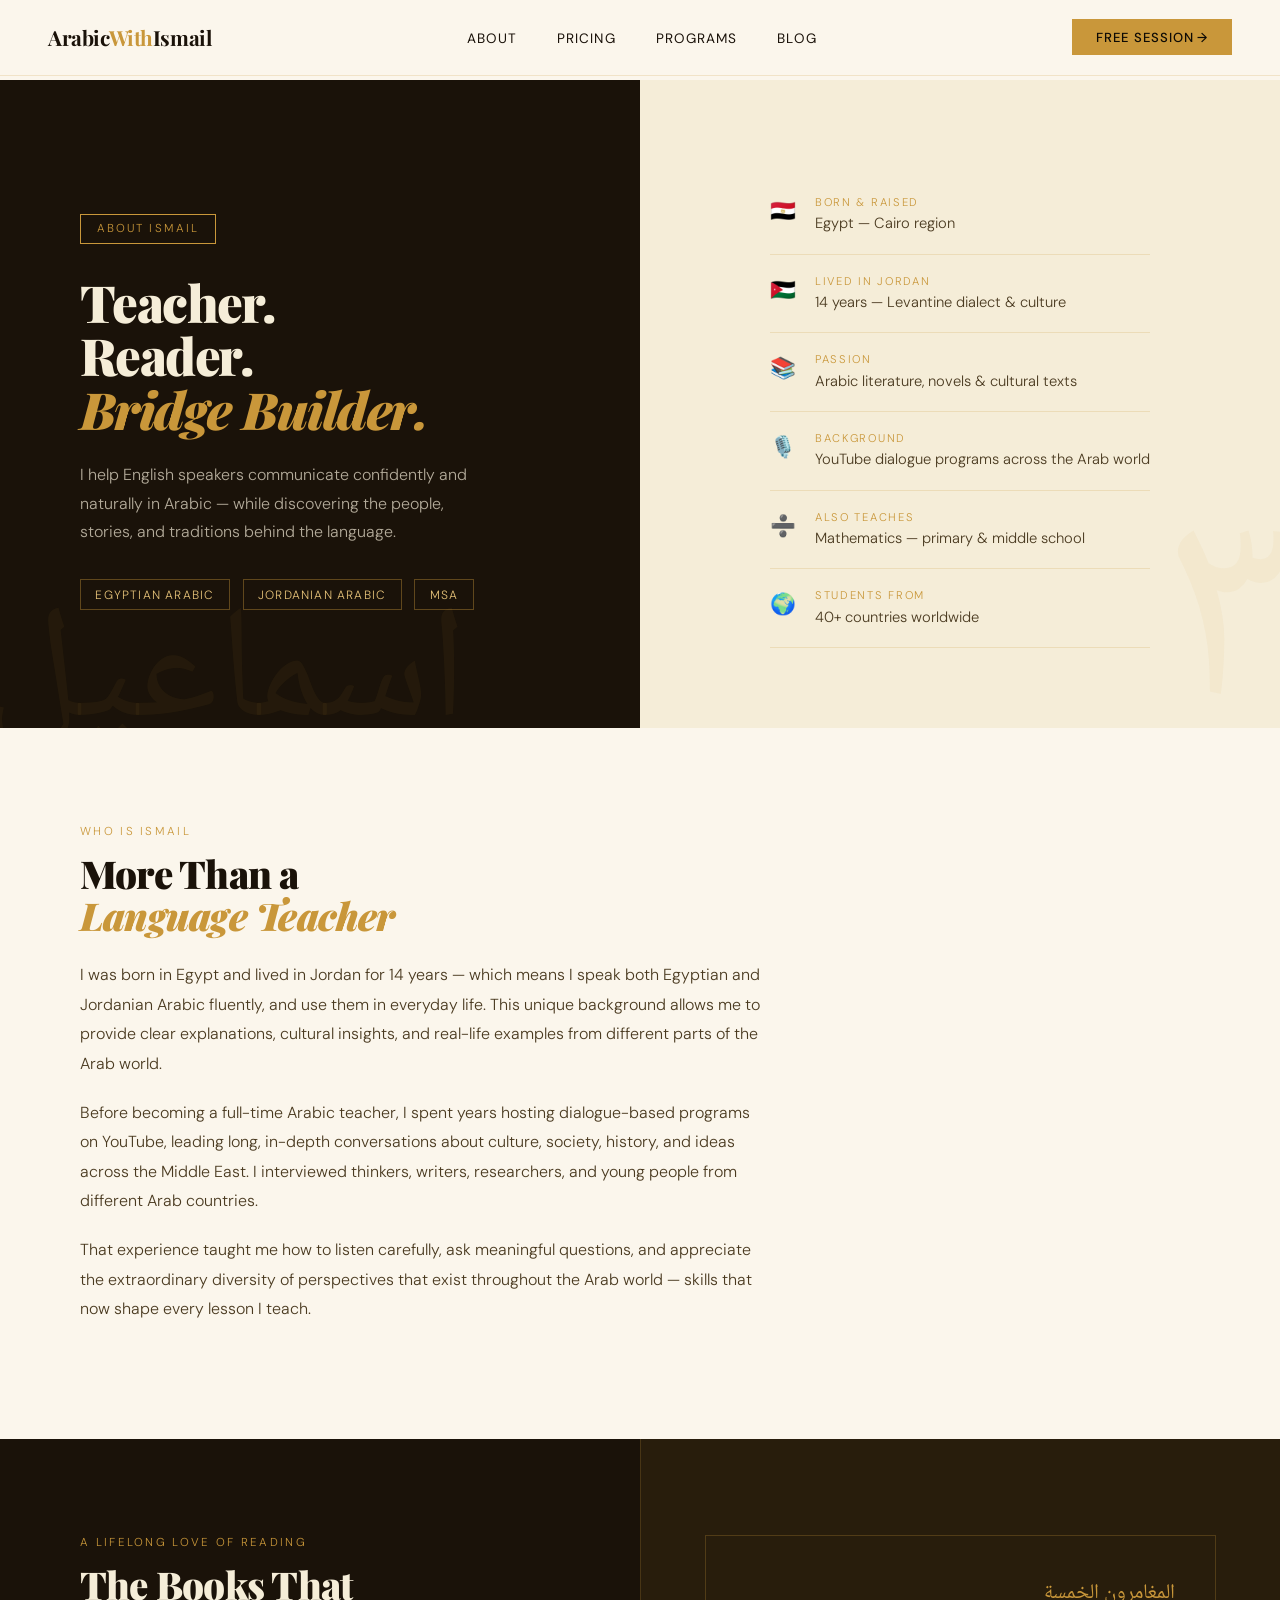
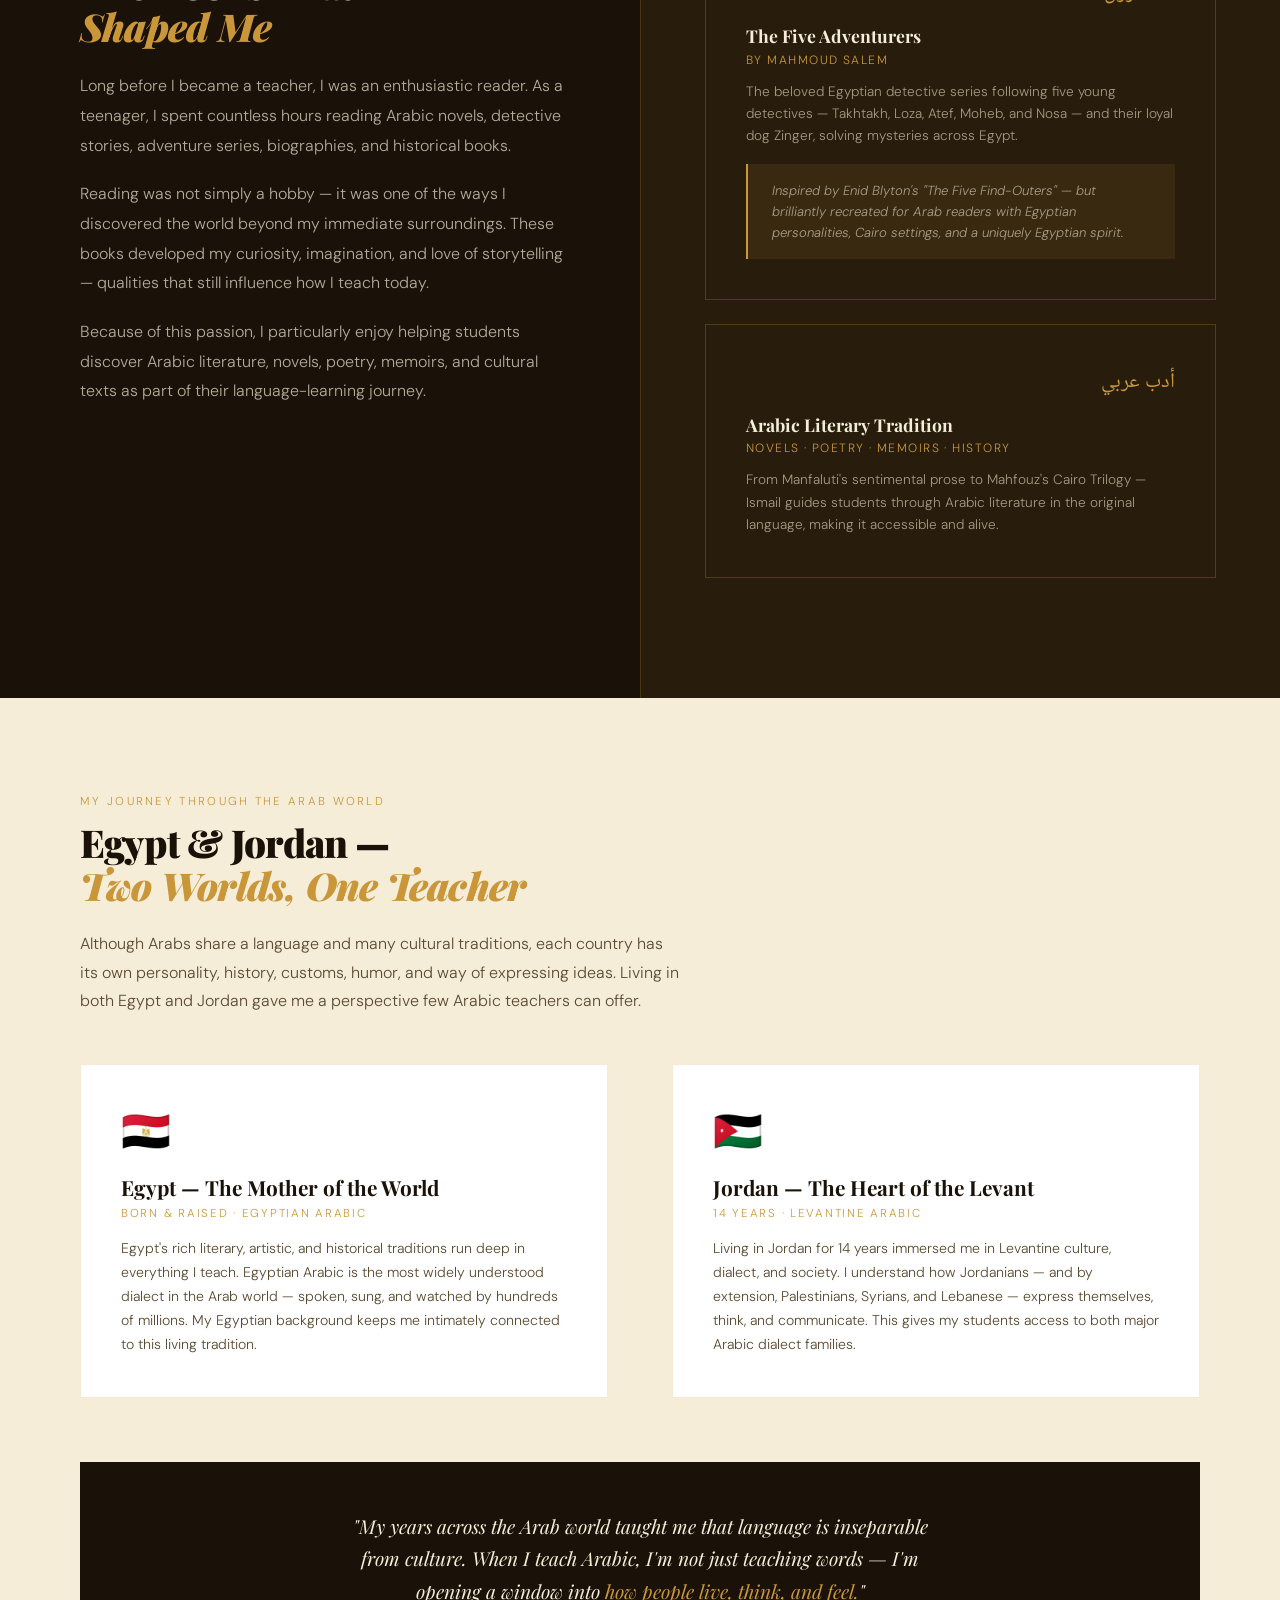
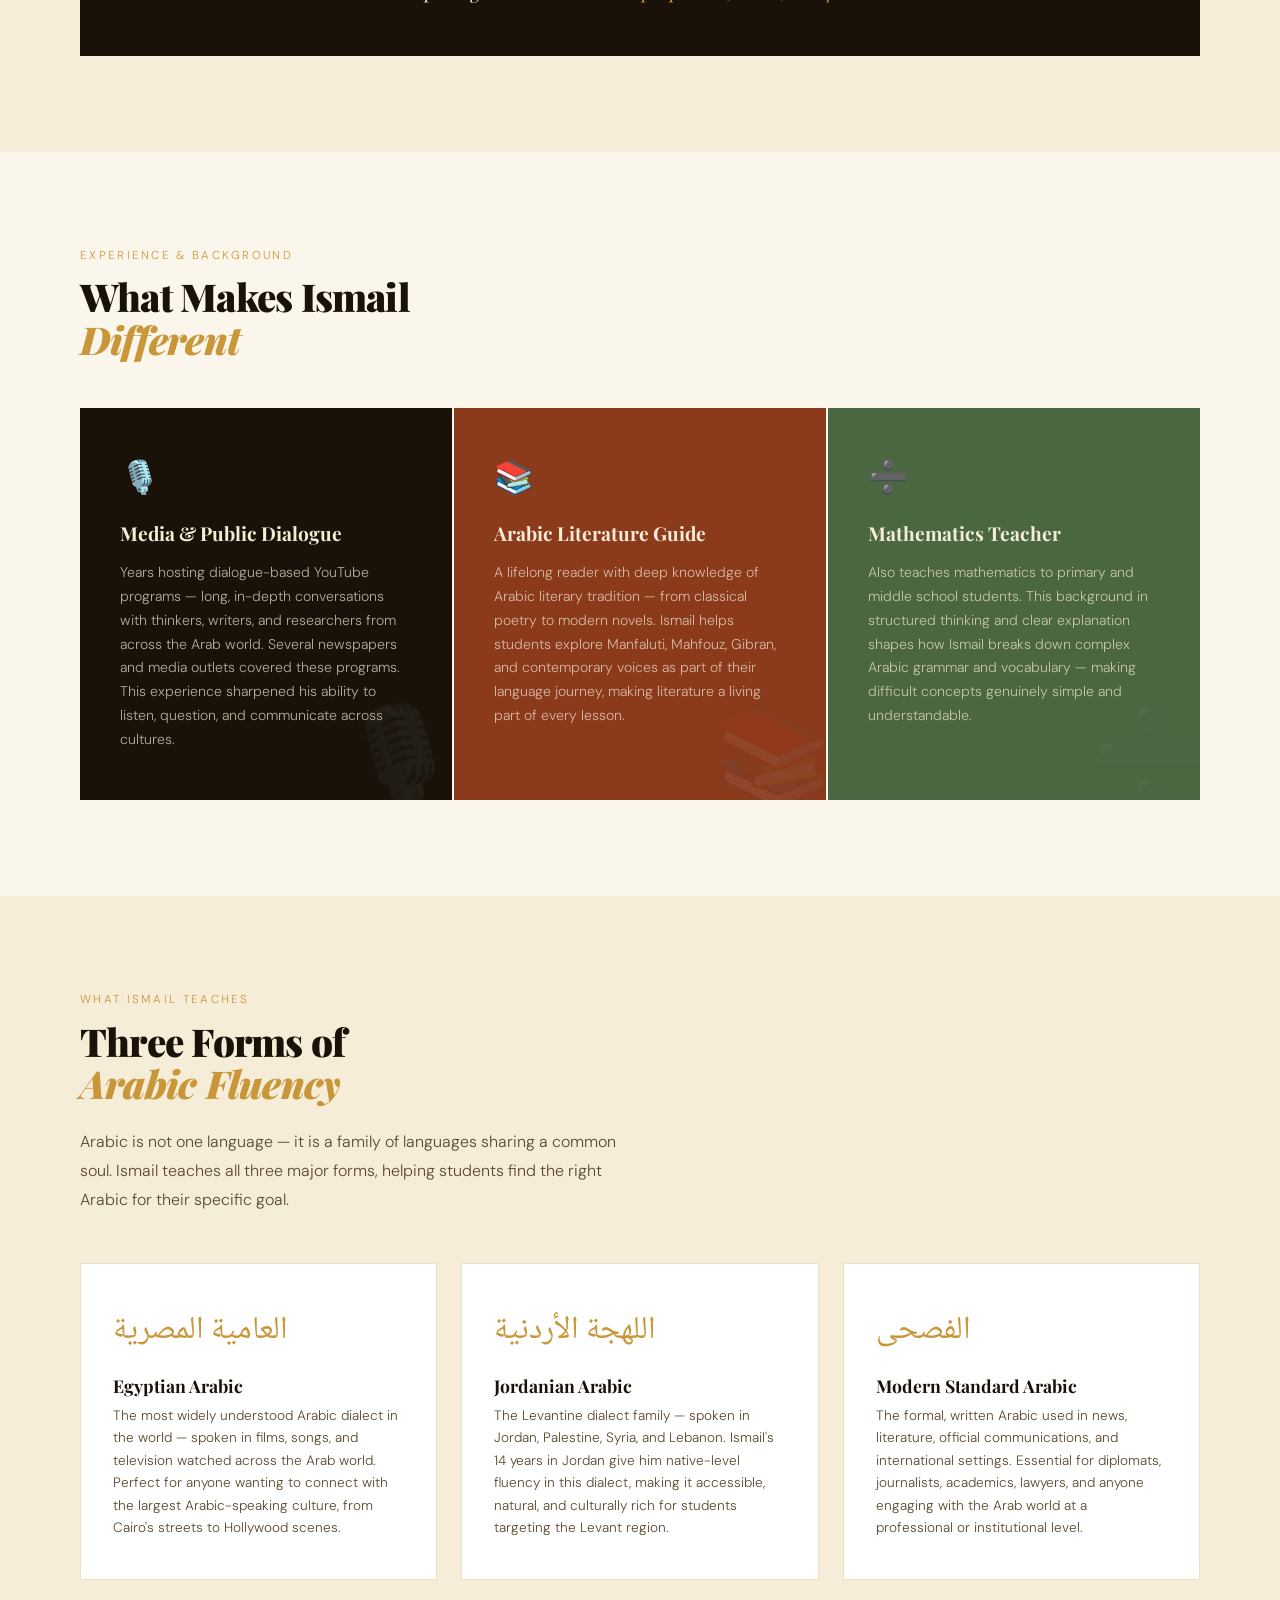
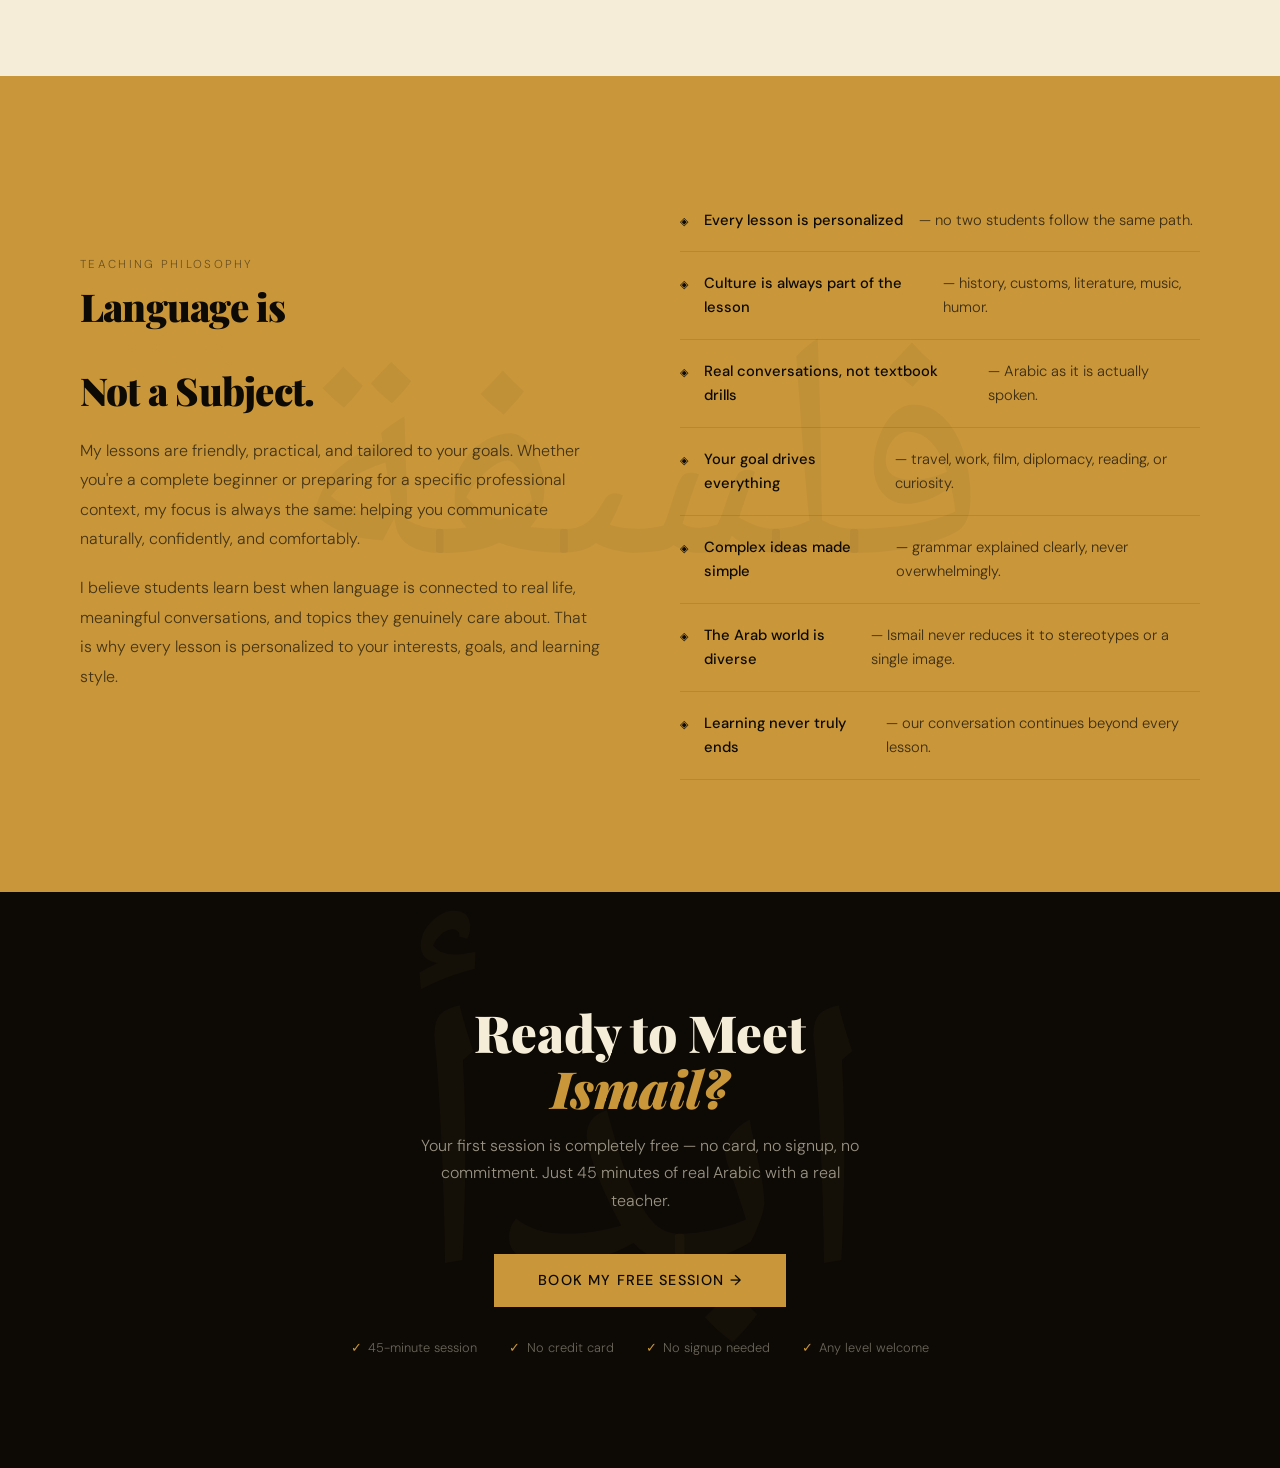
==== commit 87b22705: "Add files via upload" ====
--- a/about.html
+++ b/about.html
@@ -14,7 +14,7 @@
   <a href="index.html" class="nav-logo">Arabic<span>With</span>Ismail</a>
   <ul class="nav-links" id="navLinks">
     <li><a href="about.html">About</a></li>
-    <li><a href="ArabicWithIsmail-Pricing.html">Pricing</a></li>
+    <li><a href="pricing.html">Pricing</a></li>
     <li><a href="programs.html">Programs</a></li>
     <li><a href="blog.html">Blog</a></li>
   </ul>
@@ -28,7 +28,7 @@
 <div class="mobile-menu" id="mobileMenu">
   <ul>
     <li><a href="about.html" onclick="toggleMenu()">About</a></li>
-    <li><a href="ArabicWithIsmail-Pricing.html" onclick="toggleMenu()">Pricing</a></li>
+    <li><a href="pricing.html" onclick="toggleMenu()">Pricing</a></li>
     <li><a href="programs.html" onclick="toggleMenu()">Programs</a></li>
     <li><a href="blog.html" onclick="toggleMenu()">Blog</a></li>
     <li><a href="book.html" onclick="toggleMenu()" class="mobile-cta">Free Session →</a></li>
--- a/style.css
+++ b/style.css
@@ -116,75 +116,161 @@
   .nav-cta:hover { background: var(--gold-light); }
 
   /* ── HERO ── */
+  .hero {
+    min-height: 100vh;
+    display: grid; grid-template-columns: 1fr 1fr;
+    position: relative; overflow: hidden;
+    padding-top: 80px;
+  }
+  .hero-bg-arabic {
+    position: absolute; top: 0; right: 0;
+    width: 55%; height: 100%;
+    background: var(--ink);
+    clip-path: polygon(8% 0, 100% 0, 100% 100%, 0% 100%);
+    z-index: 0;
+  }
+  .hero-calligraphy {
+    position: absolute; right: 3%; top: 50%;
+    transform: translateY(-50%);
+    font-family: 'Noto Naskh Arabic', serif;
+    font-size: clamp(5rem, 12vw, 14rem);
+    color: rgba(201,151,58,0.12);
+    line-height: 1; z-index: 1;
+    pointer-events: none; white-space: nowrap;
+  }
+  .hero-left {
+    position: relative; z-index: 2;
+    display: flex; flex-direction: column;
+    justify-content: center;
+    padding: 5rem 4rem 5rem 5rem;
+  }
+  .hero-tag {
+    display: inline-block;
+    border: 1px solid var(--gold);
+    color: var(--gold);
+    font-size: 0.72rem; letter-spacing: 0.18em;
+    text-transform: uppercase;
+    padding: 0.4rem 1rem;
+    margin-bottom: 2rem; width: fit-content;
+  }
+  .hero-title {
+    font-family: 'Playfair Display', serif;
+    font-size: clamp(2.8rem, 5vw, 5rem);
+    font-weight: 900; line-height: 1.05;
+    letter-spacing: -0.03em; margin-bottom: 1.5rem;
+  }
+  .hero-title em { font-style: italic; color: var(--gold); }
+  .hero-subtitle {
+    font-size: 1.05rem; line-height: 1.7;
+    color: #5A4A30; max-width: 420px;
+    margin-bottom: 2.5rem; font-weight: 300;
+  }
+  .hero-btns { display: flex; gap: 1rem; flex-wrap: wrap; }
+  .hero-right {
+    position: relative; z-index: 2;
+    display: flex; flex-direction: column;
+    justify-content: center; align-items: center;
+    padding: 5rem 4rem;
+  }
+  .hero-card {
+    background: rgba(255,255,255,0.06);
+    border: 1px solid rgba(201,151,58,0.3);
+    padding: 2.5rem; max-width: 340px; width: 100%;
+    backdrop-filter: blur(4px);
+  }
+  .hero-card-title {
+    font-family: 'Playfair Display', serif;
+    font-size: 1.4rem; font-weight: 700;
+    color: var(--gold); margin-bottom: 0.5rem;
+  }
+  .hero-card p { color: rgba(245,237,216,0.75); font-size: 0.9rem; line-height: 1.6; margin-bottom: 1.5rem; }
+  .hero-card-form { display: flex; flex-direction: column; gap: 0.8rem; }
+  .hero-card-form input {
+    background: rgba(255,255,255,0.08);
+    border: 1px solid rgba(201,151,58,0.25);
+    padding: 0.75rem 1rem;
+    color: var(--sand); font-family: 'DM Sans', sans-serif;
+    font-size: 0.88rem; outline: none;
+    transition: border-color 0.2s;
+  }
+  .hero-card-form input::placeholder { color: rgba(245,237,216,0.4); }
+  .hero-card-form input:focus { border-color: var(--gold); }
+  .hero-card-form button {
+    background: var(--gold); color: var(--dark);
+    border: none; padding: 0.85rem;
+    font-family: 'DM Sans', sans-serif;
+    font-size: 0.85rem; font-weight: 500;
+    letter-spacing: 0.08em; text-transform: uppercase;
+    cursor: pointer; transition: background 0.2s;
+  }
+  .hero-card-form button:hover { background: var(--gold-light); }
+  .hero-stats { display: flex; gap: 2rem; margin-top: 3rem; }
+  .stat { text-align: center; }
+  .stat-num {
+    font-family: 'Playfair Display', serif;
+    font-size: 2rem; font-weight: 900;
+    color: var(--gold); display: block;
+  }
+  .stat-label { font-size: 0.75rem; color: rgba(245,237,216,0.6); letter-spacing: 0.08em; text-transform: uppercase; }
+
+  /* ── ABOUT HERO (about.html) ── */
   .about-hero {
     min-height: 70vh;
     display: grid; grid-template-columns: 1fr 1fr;
     padding-top: 80px;
     position: relative; overflow: hidden;
   }
-  .hero-left {
+  .about-hero .hero-left {
     background: var(--ink);
     padding: 6rem 4rem 5rem 5rem;
     display: flex; flex-direction: column;
     justify-content: center;
     position: relative; overflow: hidden;
-  }
-  .hero-left::before {
+    z-index: 1;
+  }
+  .about-hero .hero-left::before {
     content: 'إسماعيل';
     position: absolute; bottom: -2rem; left: -1rem;
     font-family: 'Noto Naskh Arabic', serif;
     font-size: 10rem; color: rgba(201,151,58,0.06);
     line-height: 1; pointer-events: none;
   }
-  .hero-tag {
-    display: inline-block;
-    border: 1px solid rgba(201,151,58,0.4);
-    color: var(--gold);
-    font-size: 0.72rem; letter-spacing: 0.2em;
-    text-transform: uppercase;
-    padding: 0.4rem 1rem;
-    margin-bottom: 2rem; width: fit-content;
-    position: relative; z-index: 1;
-  }
-  .hero-left h1 {
+  .about-hero .hero-left h1 {
     font-family: 'Playfair Display', serif;
     font-size: clamp(2.5rem, 4vw, 4rem);
     font-weight: 900; line-height: 1.05;
     color: var(--sand); letter-spacing: -0.03em;
-    margin-bottom: 1.5rem;
-    position: relative; z-index: 1;
-  }
-  .hero-left h1 em { font-style: italic; color: var(--gold); }
-  .hero-left p {
+    margin-bottom: 1.5rem; position: relative; z-index: 1;
+  }
+  .about-hero .hero-left h1 em { font-style: italic; color: var(--gold); }
+  .about-hero .hero-left p {
     font-size: 1rem; line-height: 1.8;
     color: rgba(245,237,216,0.7);
     max-width: 420px; margin-bottom: 2rem;
     position: relative; z-index: 1;
   }
-  .dialect-badges {
-    display: flex; gap: 0.8rem; flex-wrap: wrap;
-    position: relative; z-index: 1;
-  }
+  .about-hero .hero-right {
+    background: var(--sand);
+    padding: 6rem 4rem 5rem;
+    display: flex; flex-direction: column;
+    justify-content: center;
+    position: relative; overflow: hidden;
+    z-index: 1;
+  }
+  .about-hero .hero-right::after {
+    content: '٣';
+    position: absolute; bottom: -3rem; right: -1rem;
+    font-family: 'Noto Naskh Arabic', serif;
+    font-size: 18rem; color: rgba(201,151,58,0.06);
+    line-height: 1; pointer-events: none;
+  }
+  .dialect-badges { display: flex; gap: 0.8rem; flex-wrap: wrap; position: relative; z-index: 1; }
   .dialect-badge {
     border: 1px solid rgba(201,151,58,0.4);
     color: var(--gold-light);
     font-size: 0.75rem; letter-spacing: 0.1em;
     text-transform: uppercase; padding: 0.4rem 0.9rem;
   }
-  .hero-right {
-    background: var(--sand);
-    padding: 6rem 4rem 5rem;
-    display: flex; flex-direction: column;
-    justify-content: center;
-    position: relative; overflow: hidden;
-  }
-  .hero-right::after {
-    content: '٣';
-    position: absolute; bottom: -3rem; right: -1rem;
-    font-family: 'Noto Naskh Arabic', serif;
-    font-size: 18rem; color: rgba(201,151,58,0.06);
-    line-height: 1; pointer-events: none;
-  }
   .quick-facts { list-style: none; position: relative; z-index: 1; }
   .quick-facts li {
     padding: 1.2rem 0;
@@ -199,7 +285,7 @@
   }
   .fact-value { font-size: 0.92rem; line-height: 1.5; color: #4A3A20; }
 
-  /* ── SECTION BASE ── */
+/* ── SECTION BASE ── */
   .section { padding: 6rem 5rem; }
   .section-tag {
     font-size: 0.72rem; letter-spacing: 0.2em;
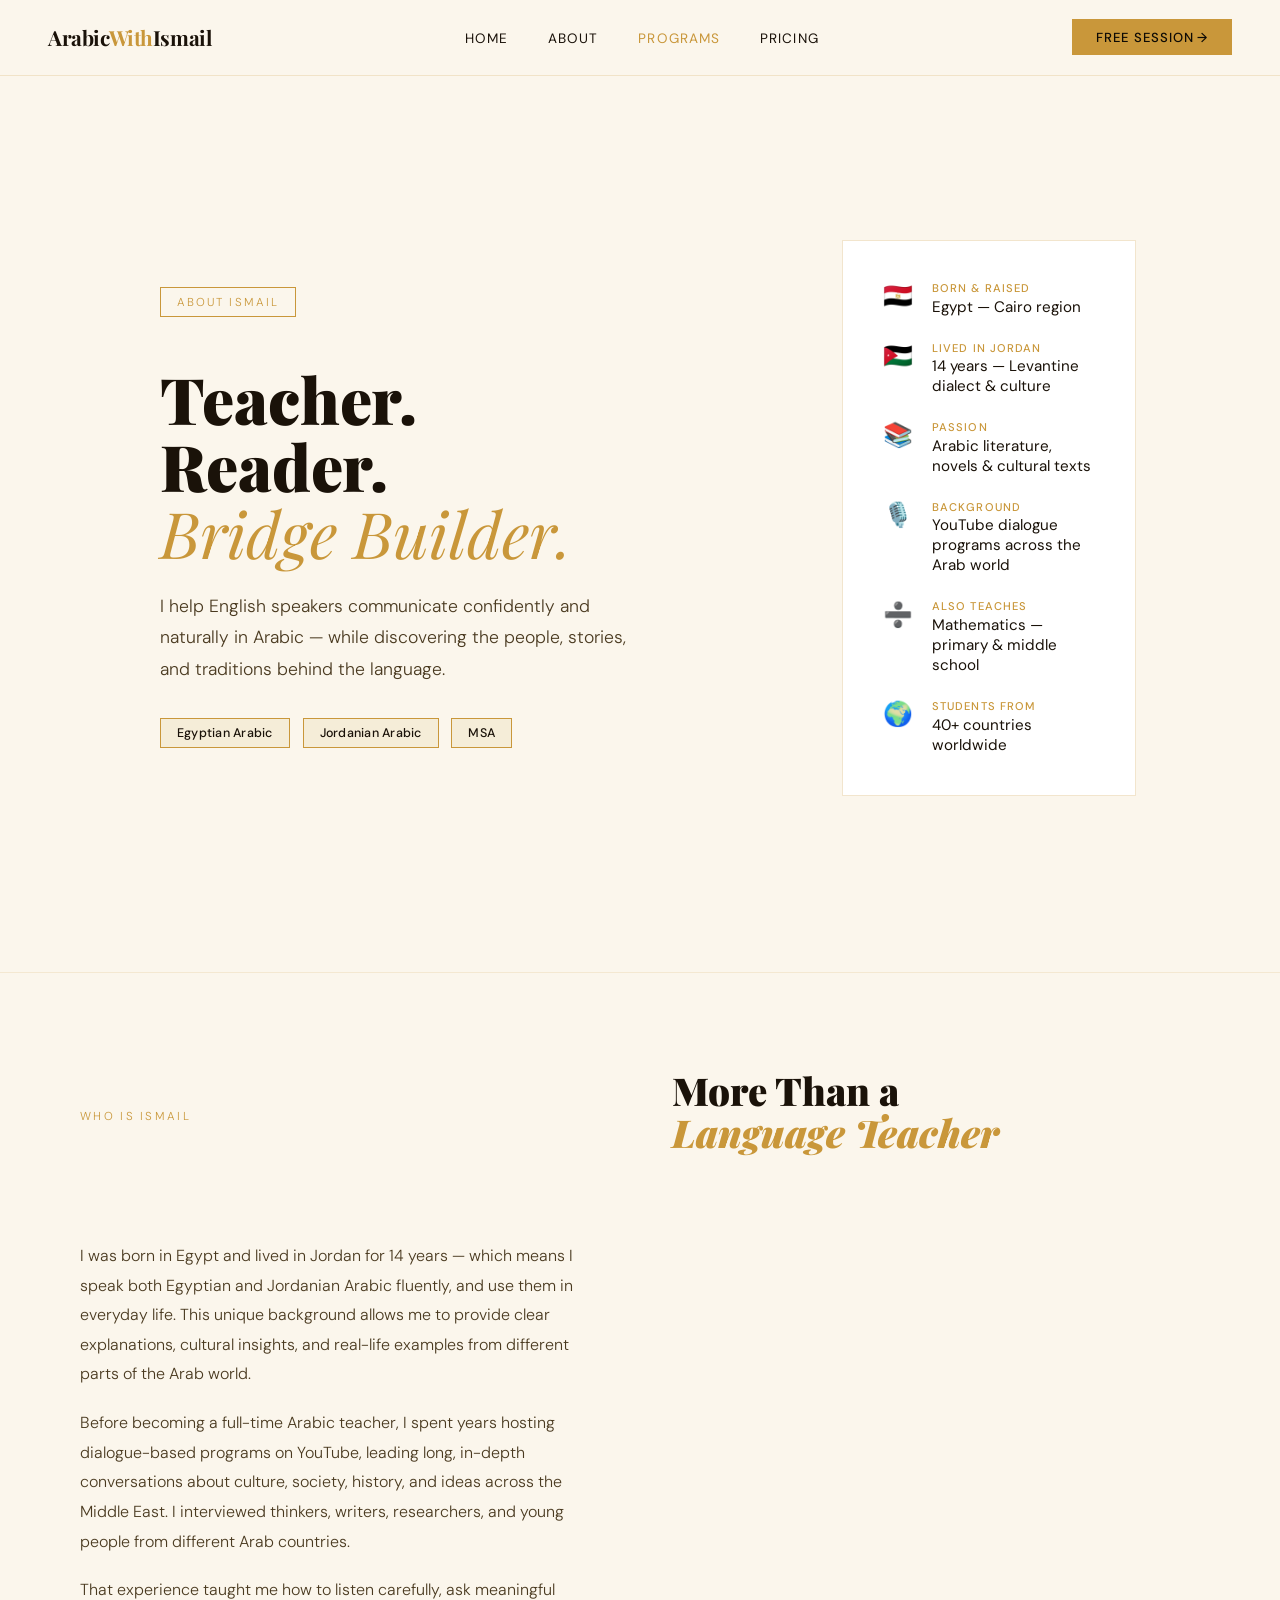
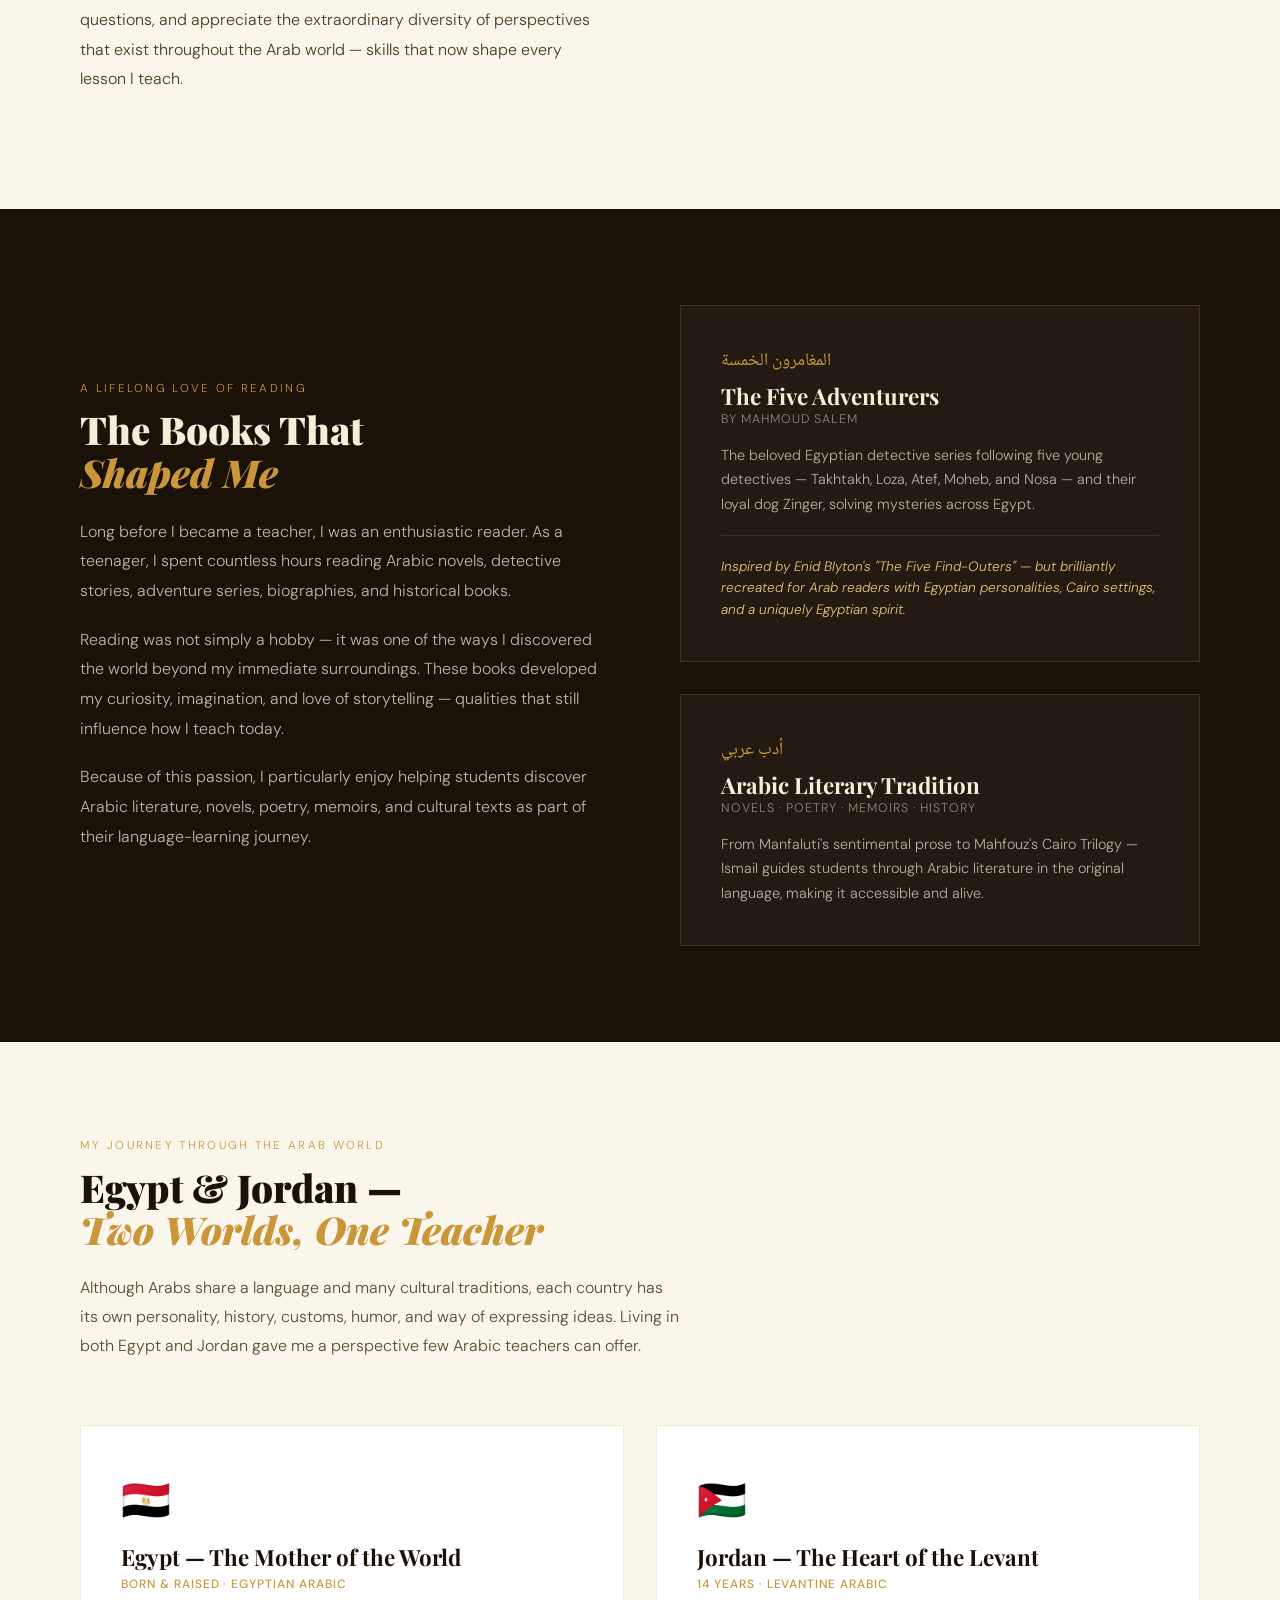
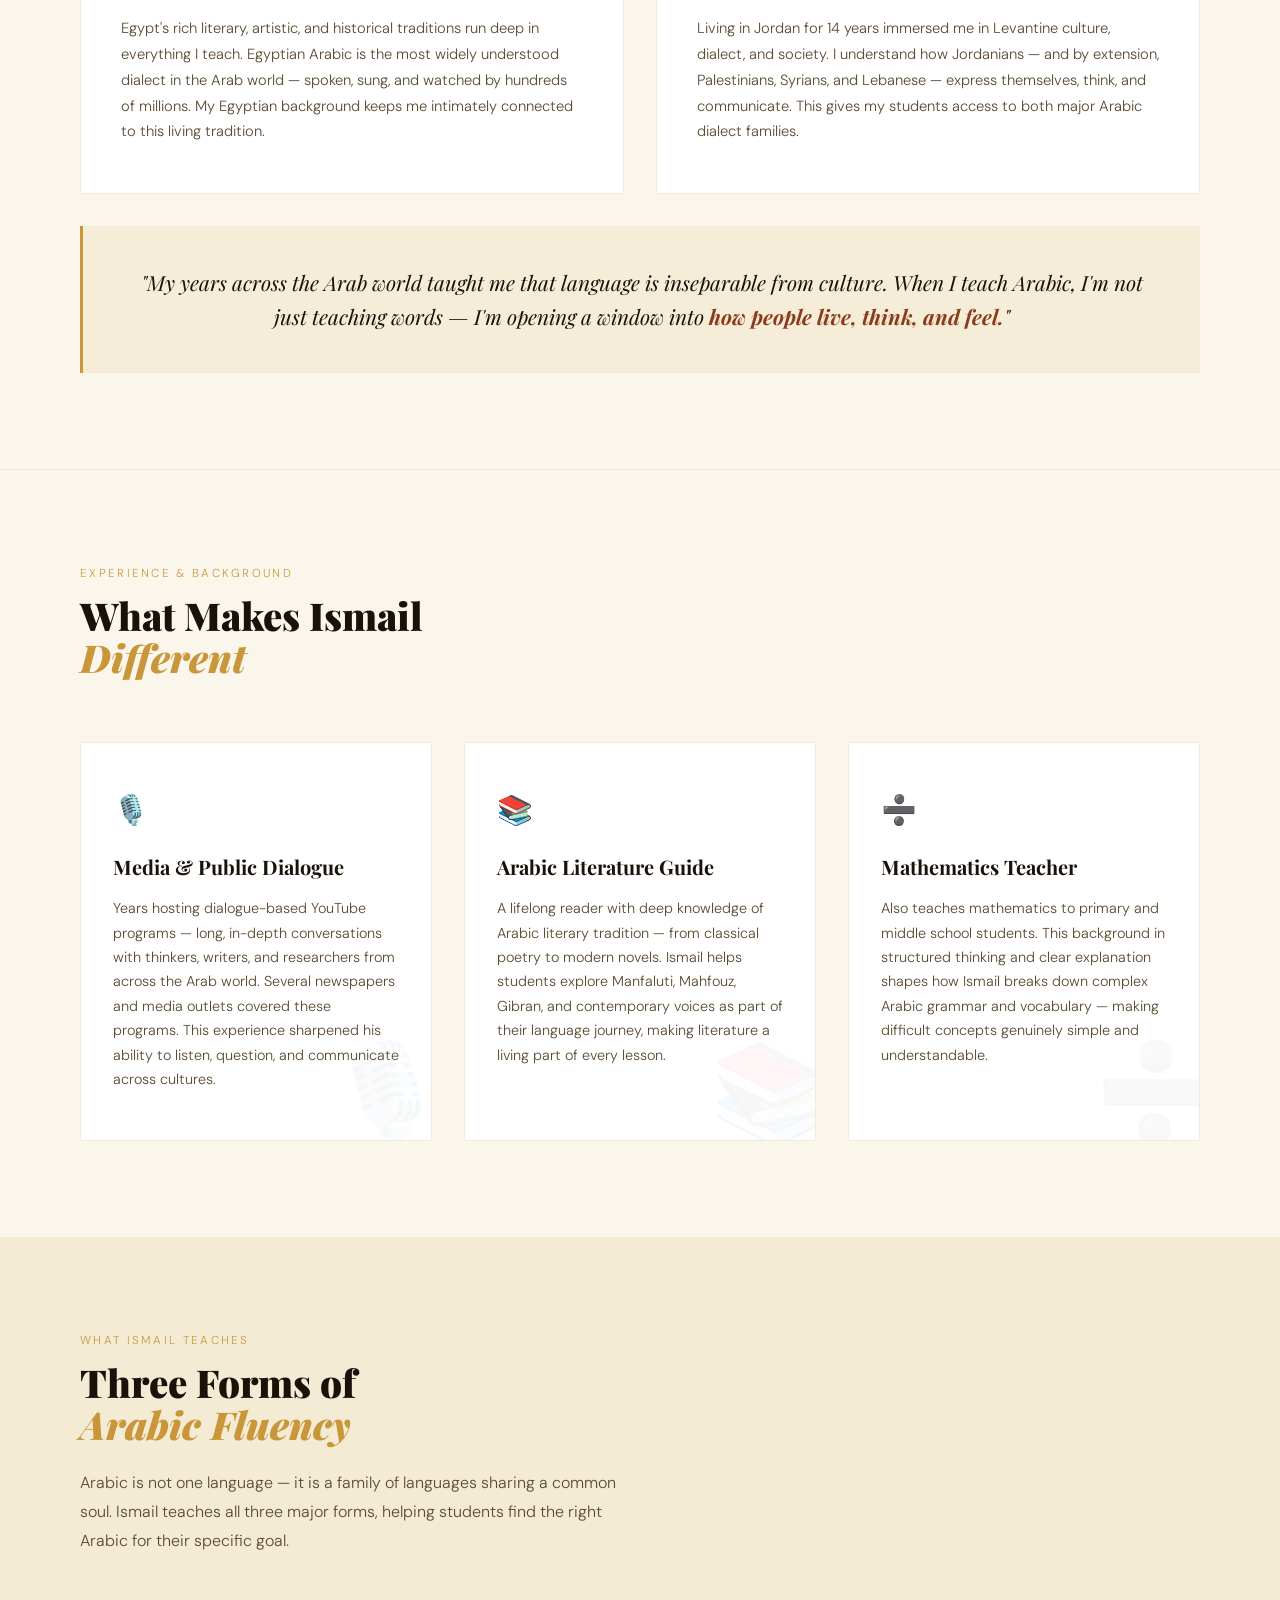
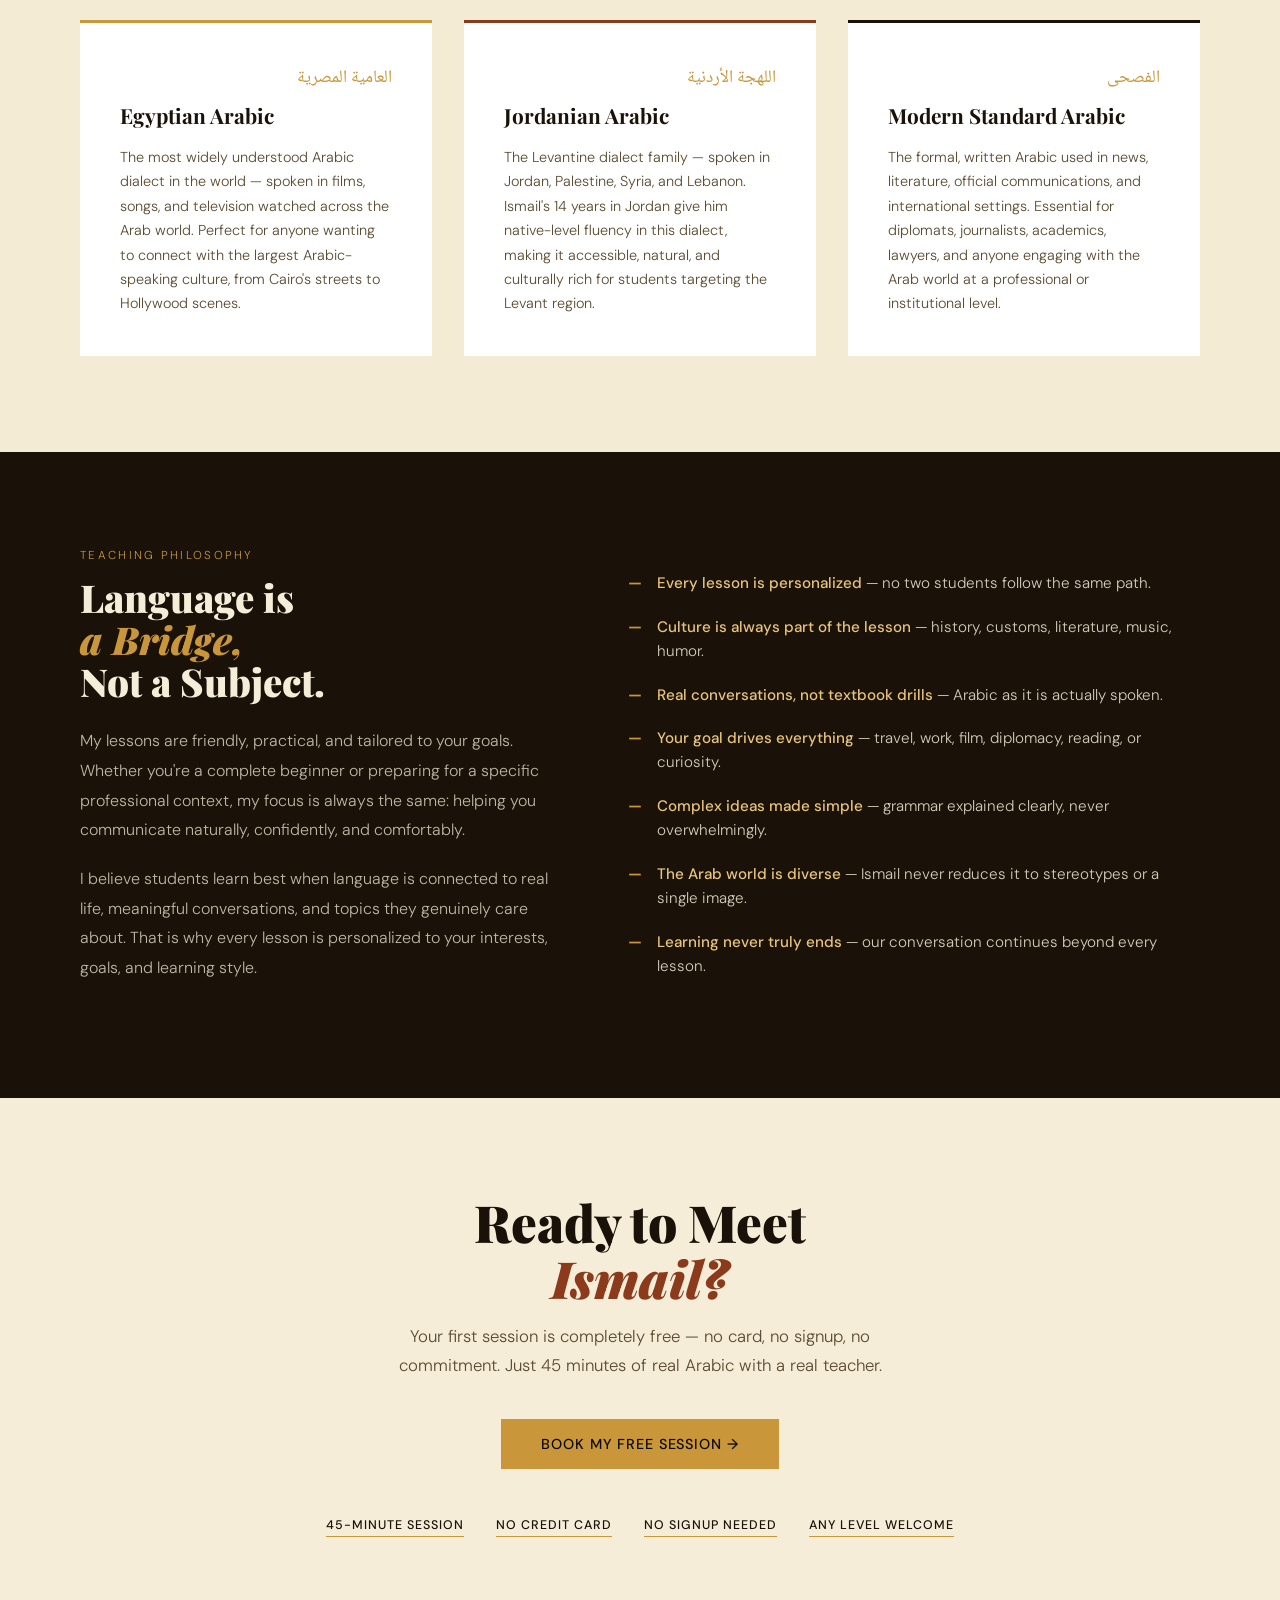
==== commit b121aaa7: "Add files via upload" ====
--- a/about.html
+++ b/about.html
@@ -13,13 +13,13 @@
 <nav>
   <a href="index.html" class="nav-logo">Arabic<span>With</span>Ismail</a>
   <ul class="nav-links" id="navLinks">
-    <li><a href="about.html">About</a></li>
-    <li><a href="pricing.html">Pricing</a></li>
-    <li><a href="programs.html">Programs</a></li>
-    <li><a href="blog.html">Blog</a></li>
+	<li><a href="index.html">Home</a></li>
+        <li><a href="about.html">About</a></li>
+        <li><a href="programs.html" style="color: var(--gold);">Programs</a></li>
+        <li><a href="pricing.html">Pricing</a></li>
   </ul>
   <div style="display:flex;align-items:center;gap:1rem;">
-    <a href="book.html" class="nav-cta">Free Session →</a>
+    <a href="free-lesson.html" class="nav-cta">Free Session →</a>
     <button class="hamburger" id="hamburger" onclick="toggleMenu()" aria-label="Menu">
       <span></span><span></span><span></span>
     </button>
@@ -31,7 +31,7 @@
     <li><a href="pricing.html" onclick="toggleMenu()">Pricing</a></li>
     <li><a href="programs.html" onclick="toggleMenu()">Programs</a></li>
     <li><a href="blog.html" onclick="toggleMenu()">Blog</a></li>
-    <li><a href="book.html" onclick="toggleMenu()" class="mobile-cta">Free Session →</a></li>
+    <li><a href="free-lesson.html" onclick="toggleMenu()" class="mobile-cta">Free Session →</a></li>
   </ul>
 </div>
 
@@ -247,7 +247,7 @@
 <div class="cta-section">
   <h2>Ready to Meet<br><em>Ismail?</em></h2>
   <p>Your first session is completely free — no card, no signup, no commitment. Just 45 minutes of real Arabic with a real teacher.</p>
-  <a href="/book" class="btn-gold">Book My Free Session →</a>
+  <a href="free-lesson.html" class="btn-gold">Book My Free Session →</a>
   <div class="cta-guarantees">
     <div class="cta-guarantee">45-minute session</div>
     <div class="cta-guarantee">No credit card</div>
--- a/style.css
+++ b/style.css
@@ -1,1305 +1,502 @@
 /* ================================================
-   ArabicWithIsmail.com — Unified Stylesheet
+   ArabicWithIsmail.com — Unified & Clean Stylesheet
    ================================================ */
 
 @import url('https://fonts.googleapis.com/css2?family=Playfair+Display:ital,wght@0,400;0,700;0,900;1,400&family=DM+Sans:wght@300;400;500&family=Noto+Naskh+Arabic:wght@400;700&display=swap');
 
-
-  :root {
-    --sand: #F5EDD8;
-    --ink: #1A1209;
-    --gold: #C9973A;
-    --gold-light: #E8C47A;
-    --rust: #8B3A1C;
-    --sage: #4A6741;
-    --cream: #FBF6EC;
-    --dark: #0D0A05;
-  }
-
-  *, *::before, *::after { box-sizing: border-box; margin: 0; padding: 0; }
-  html { scroll-behavior: smooth; }
-  body {
-    background: var(--cream);
-    color: var(--ink);
-    font-family: 'DM Sans', sans-serif;
-    font-weight: 300;
-    overflow-x: hidden;
-  }
-
-  /* ── NAV ── */
-  nav {
-    position: fixed; top: 0; width: 100%; z-index: 100;
-    padding: 1.2rem 3rem;
-    display: flex; align-items: center; justify-content: space-between;
-    background: rgba(251,246,236,0.95);
-    backdrop-filter: blur(12px);
-    border-bottom: 1px solid rgba(201,151,58,0.2);
-  }
-  .nav-logo {
-    font-family: 'Playfair Display', serif;
-    font-size: 1.3rem; font-weight: 700;
-    color: var(--ink); text-decoration: none;
-    letter-spacing: -0.02em;
-  }
-  .nav-logo span { color: var(--gold); }
-
-  .nav-links { display: flex; gap: 2.5rem; list-style: none; }
-  .nav-links a {
-    text-decoration: none; color: var(--ink);
-    font-size: 0.85rem; font-weight: 400;
-    letter-spacing: 0.08em; text-transform: uppercase;
-    transition: color 0.2s;
-  }
-  .nav-links a:hover { color: var(--gold); }
-  @media (max-width: 900px) { .nav-links { display: none; } }
-
-  .hamburger {
-    display: none;
-    flex-direction: column;
-    gap: 5px;
-    background: none;
-    border: none;
-    cursor: pointer;
-    padding: 4px;
-  }
-  .hamburger span {
-    display: block;
-    width: 24px;
-    height: 2px;
-    background: var(--ink);
-    transition: all 0.3s;
-  }
-  .hamburger.open span:nth-child(1) { transform: translateY(7px) rotate(45deg); }
-  .hamburger.open span:nth-child(2) { opacity: 0; }
-  .hamburger.open span:nth-child(3) { transform: translateY(-7px) rotate(-45deg); }
-  .mobile-menu {
-    display: none;
-    position: fixed;
-    top: 65px; left: 0; right: 0;
-    background: rgba(251,246,236,0.98);
-    backdrop-filter: blur(12px);
-    border-bottom: 1px solid rgba(201,151,58,0.2);
-    z-index: 99;
-    padding: 1.5rem 2rem;
-  }
-  .mobile-menu.open { display: block; }
-  .mobile-menu ul { list-style: none; }
-  .mobile-menu ul li { border-bottom: 1px solid rgba(201,151,58,0.15); }
-  .mobile-menu ul li a {
-    display: block;
-    padding: 1rem 0;
-    text-decoration: none;
-    color: var(--ink);
-    font-size: 1rem;
-    letter-spacing: 0.08em;
-    text-transform: uppercase;
-    transition: color 0.2s;
-  }
-  .mobile-menu ul li a:hover { color: var(--gold); }
-  .mobile-menu .mobile-cta {
-    color: var(--gold) !important;
-    font-weight: 500;
-  }
-  @media (max-width: 900px) {
-    .nav-links { display: none !important; }
-    .hamburger { display: flex; }
-  }
-  .nav-cta {
-    background: var(--gold); color: var(--dark);
-    border: none; padding: 0.6rem 1.5rem;
-    font-family: 'DM Sans', sans-serif;
-    font-size: 0.82rem; font-weight: 500;
-    letter-spacing: 0.06em; text-transform: uppercase;
-    cursor: pointer; text-decoration: none;
-    transition: background 0.2s;
-  }
-  .nav-cta:hover { background: var(--gold-light); }
-
-  /* ── HERO ── */
-  .hero {
-    min-height: 100vh;
-    display: grid; grid-template-columns: 1fr 1fr;
-    position: relative; overflow: hidden;
-    padding-top: 80px;
-  }
-  .hero-bg-arabic {
-    position: absolute; top: 0; right: 0;
-    width: 55%; height: 100%;
-    background: var(--ink);
-    clip-path: polygon(8% 0, 100% 0, 100% 100%, 0% 100%);
-    z-index: 0;
-  }
-  .hero-calligraphy {
-    position: absolute; right: 3%; top: 50%;
-    transform: translateY(-50%);
-    font-family: 'Noto Naskh Arabic', serif;
-    font-size: clamp(5rem, 12vw, 14rem);
-    color: rgba(201,151,58,0.12);
-    line-height: 1; z-index: 1;
-    pointer-events: none; white-space: nowrap;
-  }
-  .hero-left {
-    position: relative; z-index: 2;
-    display: flex; flex-direction: column;
-    justify-content: center;
-    padding: 5rem 4rem 5rem 5rem;
-  }
-  .hero-tag {
-    display: inline-block;
-    border: 1px solid var(--gold);
-    color: var(--gold);
-    font-size: 0.72rem; letter-spacing: 0.18em;
-    text-transform: uppercase;
-    padding: 0.4rem 1rem;
-    margin-bottom: 2rem; width: fit-content;
-  }
-  .hero-title {
-    font-family: 'Playfair Display', serif;
-    font-size: clamp(2.8rem, 5vw, 5rem);
-    font-weight: 900; line-height: 1.05;
-    letter-spacing: -0.03em; margin-bottom: 1.5rem;
-  }
-  .hero-title em { font-style: italic; color: var(--gold); }
-  .hero-subtitle {
-    font-size: 1.05rem; line-height: 1.7;
-    color: #5A4A30; max-width: 420px;
-    margin-bottom: 2.5rem; font-weight: 300;
-  }
-  .hero-btns { display: flex; gap: 1rem; flex-wrap: wrap; }
-  .hero-right {
-    position: relative; z-index: 2;
-    display: flex; flex-direction: column;
-    justify-content: center; align-items: center;
-    padding: 5rem 4rem;
-  }
-  .hero-card {
-    background: rgba(255,255,255,0.06);
-    border: 1px solid rgba(201,151,58,0.3);
-    padding: 2.5rem; max-width: 340px; width: 100%;
-    backdrop-filter: blur(4px);
-  }
-  .hero-card-title {
-    font-family: 'Playfair Display', serif;
-    font-size: 1.4rem; font-weight: 700;
-    color: var(--gold); margin-bottom: 0.5rem;
-  }
-  .hero-card p { color: rgba(245,237,216,0.75); font-size: 0.9rem; line-height: 1.6; margin-bottom: 1.5rem; }
-  .hero-card-form { display: flex; flex-direction: column; gap: 0.8rem; }
-  .hero-card-form input {
-    background: rgba(255,255,255,0.08);
-    border: 1px solid rgba(201,151,58,0.25);
-    padding: 0.75rem 1rem;
-    color: var(--sand); font-family: 'DM Sans', sans-serif;
-    font-size: 0.88rem; outline: none;
-    transition: border-color 0.2s;
-  }
-  .hero-card-form input::placeholder { color: rgba(245,237,216,0.4); }
-  .hero-card-form input:focus { border-color: var(--gold); }
-  .hero-card-form button {
-    background: var(--gold); color: var(--dark);
-    border: none; padding: 0.85rem;
-    font-family: 'DM Sans', sans-serif;
-    font-size: 0.85rem; font-weight: 500;
-    letter-spacing: 0.08em; text-transform: uppercase;
-    cursor: pointer; transition: background 0.2s;
-  }
-  .hero-card-form button:hover { background: var(--gold-light); }
-  .hero-stats { display: flex; gap: 2rem; margin-top: 3rem; }
-  .stat { text-align: center; }
-  .stat-num {
-    font-family: 'Playfair Display', serif;
-    font-size: 2rem; font-weight: 900;
-    color: var(--gold); display: block;
-  }
-  .stat-label { font-size: 0.75rem; color: rgba(245,237,216,0.6); letter-spacing: 0.08em; text-transform: uppercase; }
-
-  /* ── ABOUT HERO (about.html) ── */
-  .about-hero {
-    min-height: 70vh;
-    display: grid; grid-template-columns: 1fr 1fr;
-    padding-top: 80px;
-    position: relative; overflow: hidden;
-  }
-  .about-hero .hero-left {
-    background: var(--ink);
-    padding: 6rem 4rem 5rem 5rem;
-    display: flex; flex-direction: column;
-    justify-content: center;
-    position: relative; overflow: hidden;
-    z-index: 1;
-  }
-  .about-hero .hero-left::before {
-    content: 'إسماعيل';
-    position: absolute; bottom: -2rem; left: -1rem;
-    font-family: 'Noto Naskh Arabic', serif;
-    font-size: 10rem; color: rgba(201,151,58,0.06);
-    line-height: 1; pointer-events: none;
-  }
-  .about-hero .hero-left h1 {
-    font-family: 'Playfair Display', serif;
-    font-size: clamp(2.5rem, 4vw, 4rem);
-    font-weight: 900; line-height: 1.05;
-    color: var(--sand); letter-spacing: -0.03em;
-    margin-bottom: 1.5rem; position: relative; z-index: 1;
-  }
-  .about-hero .hero-left h1 em { font-style: italic; color: var(--gold); }
-  .about-hero .hero-left p {
-    font-size: 1rem; line-height: 1.8;
-    color: rgba(245,237,216,0.7);
-    max-width: 420px; margin-bottom: 2rem;
-    position: relative; z-index: 1;
-  }
-  .about-hero .hero-right {
-    background: var(--sand);
-    padding: 6rem 4rem 5rem;
-    display: flex; flex-direction: column;
-    justify-content: center;
-    position: relative; overflow: hidden;
-    z-index: 1;
-  }
-  .about-hero .hero-right::after {
-    content: '٣';
-    position: absolute; bottom: -3rem; right: -1rem;
-    font-family: 'Noto Naskh Arabic', serif;
-    font-size: 18rem; color: rgba(201,151,58,0.06);
-    line-height: 1; pointer-events: none;
-  }
-  .dialect-badges { display: flex; gap: 0.8rem; flex-wrap: wrap; position: relative; z-index: 1; }
-  .dialect-badge {
-    border: 1px solid rgba(201,151,58,0.4);
-    color: var(--gold-light);
-    font-size: 0.75rem; letter-spacing: 0.1em;
-    text-transform: uppercase; padding: 0.4rem 0.9rem;
-  }
-  .quick-facts { list-style: none; position: relative; z-index: 1; }
-  .quick-facts li {
-    padding: 1.2rem 0;
-    border-bottom: 1px solid rgba(201,151,58,0.2);
-    display: flex; gap: 1.2rem; align-items: flex-start;
-  }
-  .fact-icon { font-size: 1.3rem; margin-top: 2px; }
-  .fact-label {
-    font-size: 0.7rem; letter-spacing: 0.15em;
-    text-transform: uppercase; color: var(--gold);
-    display: block; margin-bottom: 0.2rem;
-  }
-  .fact-value { font-size: 0.92rem; line-height: 1.5; color: #4A3A20; }
+:root {
+  --sand: #F5EDD8;
+  --ink: #1A1209;
+  --gold: #C9973A;
+  --gold-light: #E8C47A;
+  --rust: #8B3A1C;
+  --sage: #4A6741;
+  --cream: #FBF6EC;
+  --dark: #0D0A05;
+}
+
+*, *::before, *::after { box-sizing: border-box; margin: 0; padding: 0; }
+html { scroll-behavior: smooth; }
+body {
+  background: var(--cream);
+  color: var(--ink);
+  font-family: 'DM Sans', sans-serif;
+  font-weight: 300;
+  overflow-x: hidden;
+}
+
+/* ── NAV ── */
+nav {
+  position: fixed; top: 0; width: 100%; z-index: 100;
+  padding: 1.2rem 3rem;
+  display: flex; align-items: center; justify-content: space-between;
+  background: rgba(251,246,236,0.95);
+  backdrop-filter: blur(12px);
+  border-bottom: 1px solid rgba(201,151,58,0.2);
+}
+.nav-logo {
+  font-family: 'Playfair Display', serif;
+  font-size: 1.3rem; font-weight: 700;
+  color: var(--ink); text-decoration: none;
+  letter-spacing: -0.02em;
+}
+.nav-logo span { color: var(--gold); }
+.nav-links { display: flex; gap: 2.5rem; list-style: none; }
+.nav-links a {
+  text-decoration: none; color: var(--ink);
+  font-size: 0.85rem; font-weight: 400;
+  letter-spacing: 0.08em; text-transform: uppercase;
+  transition: color 0.2s;
+}
+.nav-links a:hover { color: var(--gold); }
+
+.hamburger {
+  display: none;
+  flex-direction: column;
+  gap: 5px;
+  background: none;
+  border: none;
+  cursor: pointer;
+  padding: 4px;
+}
+.hamburger span {
+  display: block;
+  width: 24px;
+  height: 2px;
+  background: var(--ink);
+  transition: all 0.3s;
+}
+.hamburger.open span:nth-child(1) { transform: translateY(7px) rotate(45deg); }
+.hamburger.open span:nth-child(2) { opacity: 0; }
+.hamburger.open span:nth-child(3) { transform: translateY(-7px) rotate(-45deg); }
+
+.mobile-menu {
+  display: none;
+  position: fixed;
+  top: 65px; left: 0; right: 0;
+  background: rgba(251,246,236,0.98);
+  backdrop-filter: blur(12px);
+  border-bottom: 1px solid rgba(201,151,58,0.2);
+  z-index: 99;
+  padding: 1.5rem 2rem;
+}
+.mobile-menu.open { display: block; }
+.mobile-menu ul { list-style: none; }
+.mobile-menu ul li { border-bottom: 1px solid rgba(201,151,58,0.15); }
+.mobile-menu ul li a {
+  display: block;
+  padding: 1rem 0;
+  text-decoration: none;
+  color: var(--ink);
+  font-size: 1rem;
+  letter-spacing: 0.08em;
+  text-transform: uppercase;
+}
+.mobile-menu .mobile-cta { color: var(--gold) !important; font-weight: 500; }
+
+.nav-cta {
+  background: var(--gold); color: var(--dark);
+  border: none; padding: 0.6rem 1.5rem;
+  font-family: 'DM Sans', sans-serif;
+  font-size: 0.82rem; font-weight: 500;
+  letter-spacing: 0.06em; text-transform: uppercase;
+  cursor: pointer; text-decoration: none;
+  transition: background 0.2s;
+}
+.nav-cta:hover { background: var(--gold-light); }
+
+/* ── BUTTONS ── */
+.btn-primary {
+  background: var(--gold); color: var(--dark);
+  padding: 1rem 2.2rem;
+  font-family: 'DM Sans', sans-serif;
+  font-size: 0.88rem; font-weight: 500;
+  letter-spacing: 0.06em; text-transform: uppercase;
+  border: none; cursor: pointer; transition: all 0.25s;
+  text-decoration: none; display: inline-block;
+}
+.btn-primary:hover { background: var(--gold-light); transform: translateY(-2px); }
+
+.btn-ghost {
+  background: transparent; color: var(--ink);
+  padding: 1rem 2.2rem;
+  font-family: 'DM Sans', sans-serif;
+  font-size: 0.88rem; font-weight: 400;
+  letter-spacing: 0.06em; text-transform: uppercase;
+  border: 1px solid var(--ink); cursor: pointer; transition: all 0.25s;
+  text-decoration: none; display: inline-block;
+}
+.btn-ghost:hover { background: var(--ink); color: var(--cream); }
+
+.btn-gold {
+  background: var(--gold); color: var(--dark);
+  padding: 1rem 2.5rem; text-decoration: none;
+  font-weight: 500; text-transform: uppercase; letter-spacing: 0.06em;
+  display: inline-block; transition: background 0.2s; font-size: 0.9rem;
+}
+.btn-gold:hover { background: var(--gold-light); }
+
+.btn-dark {
+  background: var(--ink); color: var(--sand);
+  padding: 1rem 2.5rem; text-decoration: none;
+  font-weight: 500; text-transform: uppercase; letter-spacing: 0.06em;
+  display: inline-block; transition: opacity 0.2s; font-size: 0.9rem;
+}
+.btn-dark:hover { opacity: 0.9; }
+
+/* ── INDEX HERO ── */
+.hero {
+  min-height: 100vh;
+  display: grid; grid-template-columns: 1fr 1fr;
+  position: relative; overflow: hidden;
+  padding-top: 80px;
+}
+.hero-bg-arabic {
+  position: absolute; top: 0; right: 0;
+  width: 55%; height: 100%;
+  background: var(--ink);
+  clip-path: polygon(8% 0, 100% 0, 100% 100%, 0% 100%);
+  z-index: 0;
+}
+.hero-calligraphy {
+  position: absolute; right: 3%; top: 50%;
+  transform: translateY(-50%);
+  font-family: 'Noto Naskh Arabic', serif;
+  font-size: clamp(5rem, 12vw, 14rem);
+  color: rgba(201,151,58,0.12);
+  line-height: 1; z-index: 1;
+  pointer-events: none; white-space: nowrap;
+}
+.hero-left {
+  position: relative; z-index: 2;
+  display: flex; flex-direction: column;
+  justify-content: center;
+  padding: 5rem 4rem 5rem 5rem;
+}
+.hero-tag {
+  display: inline-block;
+  border: 1px solid var(--gold);
+  color: var(--gold);
+  font-size: 0.72rem; letter-spacing: 0.18em;
+  text-transform: uppercase;
+  padding: 0.4rem 1rem;
+  margin-bottom: 2rem; width: fit-content;
+}
+.hero-title {
+  font-family: 'Playfair Display', serif;
+  font-size: clamp(2.8rem, 5vw, 5rem);
+  font-weight: 900; line-height: 1.05;
+  letter-spacing: -0.03em; margin-bottom: 1.5rem;
+}
+.hero-title em { font-style: italic; color: var(--gold); }
+.hero-subtitle {
+  font-size: 1.05rem; line-height: 1.7;
+  color: #5A4A30; max-width: 420px;
+  margin-bottom: 2.5rem; font-weight: 300;
+}
+.hero-right {
+  position: relative; z-index: 2;
+  display: flex; flex-direction: column;
+  justify-content: center; align-items: center;
+  padding: 5rem 4rem;
+}
+.hero-card {
+  background: rgba(255,255,255,0.06);
+  border: 1px solid rgba(201,151,58,0.3);
+  padding: 2.5rem; max-width: 340px; width: 100%;
+  backdrop-filter: blur(4px);
+}
+.hero-card-title {
+  font-family: 'Playfair Display', serif;
+  font-size: 1.4rem; font-weight: 700;
+  color: var(--gold); margin-bottom: 0.5rem;
+}
+.hero-card p { color: rgba(245,237,216,0.75); font-size: 0.9rem; line-height: 1.6; margin-bottom: 1.5rem; }
+.hero-card-form { display: flex; flex-direction: column; gap: 0.8rem; }
+.hero-card-form input {
+  background: rgba(255,255,255,0.08);
+  border: 1px solid rgba(201,151,58,0.25);
+  padding: 0.75rem 1rem;
+  color: var(--sand); font-family: 'DM Sans', sans-serif;
+  font-size: 0.88rem; outline: none;
+}
+.hero-card-form button {
+  background: var(--gold); color: var(--dark);
+  border: none; padding: 0.85rem;
+  font-family: 'DM Sans', sans-serif;
+  font-size: 0.85rem; font-weight: 500;
+  letter-spacing: 0.08em; text-transform: uppercase;
+  cursor: pointer;
+}
+.hero-stats { display: flex; gap: 2rem; margin-top: 3rem; }
+.stat-num { font-family: 'Playfair Display', serif; font-size: 2rem; font-weight: 900; color: var(--gold); display: block; }
+.stat-label { font-size: 0.75rem; color: rgba(245,237,216,0.6); letter-spacing: 0.08em; text-transform: uppercase; }
 
 /* ── SECTION BASE ── */
-  .section { padding: 6rem 5rem; }
-  .section-tag {
-    font-size: 0.72rem; letter-spacing: 0.2em;
-    text-transform: uppercase; color: var(--gold);
-    margin-bottom: 0.8rem; display: block;
-  }
-  .section-title {
-    font-family: 'Playfair Display', serif;
-    font-size: clamp(1.8rem, 3vw, 2.8rem);
-    font-weight: 900; line-height: 1.1;
-    letter-spacing: -0.02em; margin-bottom: 1.5rem;
-  }
-  .section-title em { font-style: italic; color: var(--gold); }
-  .body-text {
-    font-size: 1rem; line-height: 1.85;
-    color: #4A3A20; max-width: 680px;
-  }
-  .body-text p { margin-bottom: 1.2rem; }
-
-  /* ── READING SECTION ── */
-  .reading-section {
-    background: var(--ink);
-    display: grid; grid-template-columns: 1fr 1fr;
-    gap: 0;
-  }
-  .reading-left {
-    padding: 6rem 4rem 6rem 5rem;
-  }
-  .reading-left .section-title { color: var(--sand); }
-  .reading-left .body-text { color: rgba(245,237,216,0.7); }
-  .reading-right {
-    background: rgba(201,151,58,0.08);
-    border-left: 1px solid rgba(201,151,58,0.2);
-    padding: 6rem 4rem;
-    display: flex; flex-direction: column;
-    justify-content: center;
-  }
-  .book-card {
-    border: 1px solid rgba(201,151,58,0.25);
-    padding: 2.5rem;
-    margin-bottom: 1.5rem;
-    position: relative;
-    transition: border-color 0.25s, background 0.25s;
-  }
-  .book-card:hover { border-color: var(--gold); background: rgba(201,151,58,0.05); }
-  .book-arabic {
-    font-family: 'Noto Naskh Arabic', serif;
-    font-size: 1.3rem; color: var(--gold);
-    text-align: right; margin-bottom: 0.8rem;
-    display: block;
-  }
-  .book-title {
-    font-family: 'Playfair Display', serif;
-    font-size: 1.1rem; font-weight: 700;
-    color: var(--sand); margin-bottom: 0.3rem;
-  }
-  .book-author {
-    font-size: 0.75rem; letter-spacing: 0.12em;
-    text-transform: uppercase; color: var(--gold);
-    margin-bottom: 0.8rem; display: block;
-  }
-  .book-desc { font-size: 0.85rem; line-height: 1.65; color: rgba(245,237,216,0.6); }
-  .book-connection {
-    background: rgba(201,151,58,0.1);
-    border-left: 2px solid var(--gold);
-    padding: 1rem 1.5rem;
-    margin-top: 1rem;
-    font-size: 0.82rem; color: rgba(245,237,216,0.6);
-    font-style: italic; line-height: 1.6;
-  }
-
-  /* ── JOURNEY SECTION ── */
-  .journey-section { background: var(--sand); }
-  .journey-grid {
-    display: grid; grid-template-columns: 1fr 1fr;
-    gap: 4rem; align-items: start; margin-top: 3rem;
-  }
-  .country-card {
-    background: white;
-    border: 1px solid rgba(201,151,58,0.2);
-    padding: 2.5rem;
-    transition: box-shadow 0.25s, transform 0.25s;
-  }
-  .country-card:hover { box-shadow: 0 12px 40px rgba(0,0,0,0.08); transform: translateY(-4px); }
-  .country-flag { font-size: 2.5rem; margin-bottom: 1rem; display: block; }
-  .country-card h3 {
-    font-family: 'Playfair Display', serif;
-    font-size: 1.3rem; font-weight: 700;
-    margin-bottom: 0.3rem;
-  }
-  .country-years {
-    font-size: 0.72rem; letter-spacing: 0.15em;
-    text-transform: uppercase; color: var(--gold);
-    margin-bottom: 1rem; display: block;
-  }
-  .country-card p { font-size: 0.88rem; line-height: 1.7; color: #5A4A30; }
-  .journey-insight {
-    background: var(--ink); padding: 3rem;
-    grid-column: 1 / -1;
-  }
-  .journey-insight p {
-    font-family: 'Playfair Display', serif;
-    font-size: 1.2rem; font-style: italic;
-    color: var(--sand); line-height: 1.7;
-    text-align: center; max-width: 600px; margin: 0 auto;
-  }
-  .journey-insight p em { color: var(--gold); }
-
-  /* ── EXPERIENCE SECTION ── */
-  .experience-section { background: var(--cream); }
-  .experience-grid {
-    display: grid; grid-template-columns: repeat(3, 1fr);
-    gap: 2px; margin-top: 3rem;
-  }
-  .exp-card {
-    background: var(--ink); padding: 3rem 2.5rem;
-    position: relative; overflow: hidden;
-    transition: transform 0.3s;
-  }
-  .exp-card:nth-child(2) { background: var(--rust); }
-  .exp-card:nth-child(3) { background: var(--sage); }
-  .exp-card:hover { transform: scale(1.02); z-index: 2; }
-  .exp-bg {
-    position: absolute; bottom: -1rem; right: -0.5rem;
-    font-family: 'Noto Naskh Arabic', serif;
-    font-size: 6rem; opacity: 0.06; line-height: 1;
-    pointer-events: none; color: white;
-  }
-  .exp-icon { font-size: 2rem; margin-bottom: 1.5rem; display: block; }
-  .exp-card h3 {
-    font-family: 'Playfair Display', serif;
-    font-size: 1.2rem; font-weight: 700;
-    color: var(--sand); margin-bottom: 1rem; line-height: 1.2;
-  }
-  .exp-card p { font-size: 0.88rem; line-height: 1.7; color: rgba(245,237,216,0.7); }
-
-  /* ── PHILOSOPHY SECTION ── */
-  .philosophy-section {
-    background: var(--gold);
-    padding: 7rem 5rem;
-    position: relative; overflow: hidden;
-  }
-  .philosophy-section::before {
-    content: 'فلسفة';
-    position: absolute; top: 50%; left: 50%;
-    transform: translate(-50%, -50%);
-    font-family: 'Noto Naskh Arabic', serif;
-    font-size: 25vw; color: rgba(0,0,0,0.04);
-    white-space: nowrap; pointer-events: none;
-    line-height: 1;
-  }
-  .philosophy-inner {
-    display: grid; grid-template-columns: 1fr 1fr;
-    gap: 5rem; align-items: center;
-    position: relative; z-index: 1;
-  }
-  .philosophy-left .section-tag { color: rgba(13,10,5,0.5); }
-  .philosophy-left .section-title { color: var(--dark); }
-  .philosophy-left .body-text { color: rgba(13,10,5,0.7); }
-  .philosophy-right { }
-  .philosophy-points { list-style: none; }
-  .philosophy-points li {
-    padding: 1.2rem 0;
-    border-bottom: 1px solid rgba(0,0,0,0.1);
-    font-size: 0.92rem; line-height: 1.65;
-    color: rgba(13,10,5,0.75);
-    display: flex; gap: 1rem; align-items: flex-start;
-  }
-  .philosophy-points li::before {
-    content: '◈'; color: var(--dark);
-    font-size: 0.7rem; margin-top: 4px; flex-shrink: 0;
-  }
-  .philosophy-points li strong { color: var(--dark); font-weight: 500; }
-
-  /* ── DIALECTS SECTION ── */
-  .dialects-section { background: var(--sand); }
-  .dialects-grid {
-    display: grid; grid-template-columns: repeat(3, 1fr);
-    gap: 1.5rem; margin-top: 3rem;
-  }
-  .dialect-card {
-    border: 1px solid rgba(201,151,58,0.3);
-    padding: 2.5rem 2rem; background: white;
-    transition: box-shadow 0.25s, transform 0.25s;
-  }
-  .dialect-card:hover { box-shadow: 0 8px 30px rgba(0,0,0,0.08); transform: translateY(-4px); }
-  .dialect-arabic {
-    font-family: 'Noto Naskh Arabic', serif;
-    font-size: 2rem; color: var(--gold);
-    display: block; margin-bottom: 1rem;
-  }
-  .dialect-card h3 {
-    font-family: 'Playfair Display', serif;
-    font-size: 1.1rem; font-weight: 700;
-    margin-bottom: 0.5rem;
-  }
-  .dialect-card p { font-size: 0.85rem; line-height: 1.65; color: #5A4A30; }
-
-  /* ── CTA SECTION ── */
-  .cta-section {
-    background: var(--dark); padding: 7rem 5rem;
-    text-align: center; position: relative; overflow: hidden;
-  }
-  .cta-section::before {
-    content: 'ابدأ';
-    position: absolute; top: 50%; left: 50%;
-    transform: translate(-50%, -50%);
-    font-family: 'Noto Naskh Arabic', serif;
-    font-size: 30vw; color: rgba(201,151,58,0.04);
-    pointer-events: none; line-height: 1;
-  }
-  .cta-section h2 {
-    font-family: 'Playfair Display', serif;
-    font-size: clamp(2rem, 4vw, 3.5rem);
-    font-weight: 900; color: var(--sand);
-    margin-bottom: 1rem; line-height: 1.1;
-    position: relative; z-index: 1;
-  }
-  .cta-section h2 em { font-style: italic; color: var(--gold); }
-  .cta-section p {
-    font-size: 1rem; color: rgba(245,237,216,0.6);
-    max-width: 440px; margin: 0 auto 2.5rem;
-    line-height: 1.7; position: relative; z-index: 1;
-  }
-  .btn-gold {
-    background: var(--gold); color: var(--dark);
-    border: none; padding: 1.1rem 2.8rem;
-    font-family: 'DM Sans', sans-serif;
-    font-size: 0.9rem; font-weight: 500;
-    letter-spacing: 0.08em; text-transform: uppercase;
-    cursor: pointer; text-decoration: none;
-    display: inline-block; transition: all 0.25s;
-    position: relative; z-index: 1;
-  }
-  .btn-gold:hover { background: var(--gold-light); transform: translateY(-2px); }
-  .cta-guarantees {
-    display: flex; gap: 2rem; justify-content: center;
-    margin-top: 2rem; flex-wrap: wrap;
-    position: relative; z-index: 1;
-  }
-  .cta-guarantee {
-    font-size: 0.8rem; color: rgba(245,237,216,0.4);
-    display: flex; gap: 0.4rem; align-items: center;
-  }
-  .cta-guarantee::before { content: '✓'; color: var(--gold); }
-
-  /* ── RESPONSIVE ── */
-  @media (max-width: 900px) {
-    nav { padding: 1rem 1.5rem; }
-    .about-hero { grid-template-columns: 1fr; min-height: auto; }
-    .hero-left { padding: 5rem 2rem 3rem; }
-    .hero-right { padding: 3rem 2rem; }
-    .section { padding: 4rem 2rem; }
-    .reading-section { grid-template-columns: 1fr; }
-    .reading-left { padding: 4rem 2rem; }
-    .reading-right { padding: 3rem 2rem; border-left: none; border-top: 1px solid rgba(201,151,58,0.2); }
-    .journey-grid { grid-template-columns: 1fr; gap: 1.5rem; }
-    .experience-grid { grid-template-columns: 1fr; }
-    .philosophy-section { padding: 5rem 2rem; }
-    .philosophy-inner { grid-template-columns: 1fr; gap: 2rem; }
-    .dialects-grid { grid-template-columns: 1fr; }
-    .cta-section { padding: 5rem 2rem; }
-  }
-
-  /* ── HERO ── \*/(.*?)(?=/\* ──) ── */
-  .hero {
-    min-height: 100vh;
-    display: grid; grid-template-columns: 1fr 1fr;
-    position: relative; overflow: hidden;
-    padding-top: 80px;
-  }
-  .hero-bg-arabic {
-    position: absolute; top: 0; right: 0;
-    width: 55%; height: 100%;
-    background: var(--ink);
-    clip-path: polygon(8% 0, 100% 0, 100% 100%, 0% 100%);
-    z-index: 0;
-  }
-  .hero-calligraphy {
-    position: absolute; right: 3%;  top: 50%;
-    transform: translateY(-50%);
-    font-family: 'Noto Naskh Arabic', serif;
-    font-size: clamp(5rem, 12vw, 14rem);
-    color: rgba(201,151,58,0.12);
-    line-height: 1;
-    z-index: 1;
-    pointer-events: none;
-    white-space: nowrap;
-  }
-  .hero-left {
-    position: relative; z-index: 2;
-    display: flex; flex-direction: column;
-    justify-content: center;
-    padding: 5rem 4rem 5rem 5rem;
-  }
-  .hero-tag {
-    display: inline-block;
-    border: 1px solid var(--gold);
-    color: var(--gold);
-    font-size: 0.72rem; letter-spacing: 0.18em;
-    text-transform: uppercase;
-    padding: 0.4rem 1rem;
-    margin-bottom: 2rem;
-    width: fit-content;
-  }
-  .hero-title {
-    font-family: 'Playfair Display', serif;
-    font-size: clamp(2.8rem, 5vw, 5rem);
-    font-weight: 900; line-height: 1.05;
-    letter-spacing: -0.03em;
-    margin-bottom: 1.5rem;
-  }
-  .hero-title em { font-style: italic; color: var(--gold); }
-  .hero-subtitle {
-    font-size: 1.05rem; line-height: 1.7;
-    color: #5A4A30; max-width: 420px;
-    margin-bottom: 2.5rem;
-    font-weight: 300;
-  }
-  .hero-btns { display: flex; gap: 1rem; flex-wrap: wrap; }
-  .btn-primary {
-    background: var(--gold); color: var(--dark);
-    padding: 1rem 2.2rem;
-    font-family: 'DM Sans', sans-serif;
-    font-size: 0.88rem; font-weight: 500;
-    letter-spacing: 0.06em; text-transform: uppercase;
-    border: none; cursor: pointer;
-    transition: all 0.25s;
-    text-decoration: none; display: inline-block;
-  }
-  .btn-primary:hover { background: var(--gold-light); transform: translateY(-2px); }
-  .btn-ghost {
-    background: transparent; color: var(--ink);
-    padding: 1rem 2.2rem;
-    font-family: 'DM Sans', sans-serif;
-    font-size: 0.88rem; font-weight: 400;
-    letter-spacing: 0.06em; text-transform: uppercase;
-    border: 1px solid var(--ink); cursor: pointer;
-    transition: all 0.25s;
-    text-decoration: none; display: inline-block;
-  }
-  .btn-ghost:hover { background: var(--ink); color: var(--cream); }
-  .hero-right {
-    position: relative; z-index: 2;
-    display: flex; flex-direction: column;
-    justify-content: center; align-items: center;
-    padding: 5rem 4rem;
-  }
-  .hero-card {
-    background: rgba(255,255,255,0.06);
-    border: 1px solid rgba(201,151,58,0.3);
-    padding: 2.5rem;
-    max-width: 340px; width: 100%;
-    backdrop-filter: blur(4px);
-  }
-  .hero-card-title {
-    font-family: 'Playfair Display', serif;
-    font-size: 1.4rem; font-weight: 700;
-    color: var(--gold); margin-bottom: 0.5rem;
-  }
-  .hero-card p { color: rgba(245,237,216,0.75); font-size: 0.9rem; line-height: 1.6; margin-bottom: 1.5rem; }
-  .hero-card-form { display: flex; flex-direction: column; gap: 0.8rem; }
-  .hero-card-form input {
-    background: rgba(255,255,255,0.08);
-    border: 1px solid rgba(201,151,58,0.25);
-    padding: 0.75rem 1rem;
-    color: var(--sand); font-family: 'DM Sans', sans-serif;
-    font-size: 0.88rem; outline: none;
-    transition: border-color 0.2s;
-  }
-  .hero-card-form input::placeholder { color: rgba(245,237,216,0.4); }
-  .hero-card-form input:focus { border-color: var(--gold); }
-  .hero-card-form button {
-    background: var(--gold); color: var(--dark);
-    border: none; padding: 0.85rem;
-    font-family: 'DM Sans', sans-serif;
-    font-size: 0.85rem; font-weight: 500;
-    letter-spacing: 0.08em; text-transform: uppercase;
-    cursor: pointer; transition: background 0.2s;
-  }
-  .hero-card-form button:hover { background: var(--gold-light); }
-  .hero-stats {
-    display: flex; gap: 2rem; margin-top: 3rem;
-  }
-  .stat { text-align: center; }
-  .stat-num {
-    font-family: 'Playfair Display', serif;
-    font-size: 2rem; font-weight: 900;
-    color: var(--gold); display: block;
-  }
-  .stat-label { font-size: 0.75rem; color: rgba(245,237,216,0.6); letter-spacing: 0.08em; text-transform: uppercase; }
-
-  
-  /* ── TRACKS ── \*/(.*?)(?=/\* ──) ── */
-  .tracks { background: var(--cream); }
-  .tracks-grid {
-    display: grid;
-    grid-template-columns: repeat(3, 1fr);
-    gap: 2px;
-    margin-top: 4rem;
-  }
-  .track-card {
-    background: var(--ink);
-    padding: 3rem 2.5rem;
-    position: relative; overflow: hidden;
-    cursor: pointer;
-    transition: transform 0.3s;
-  }
-  .track-card:nth-child(2) { background: var(--rust); }
-  .track-card:nth-child(3) { background: var(--sage); }
-  .track-card:nth-child(4) { background: #2C3E50; }
-  .track-card:nth-child(5) { background: #4A3520; }
-  .track-card:nth-child(6) { background: var(--gold); }
-  .track-card:hover { transform: scale(1.02); z-index: 2; }
-  .track-card:nth-child(6) .track-icon,
-  .track-card:nth-child(6) .track-title,
-  .track-card:nth-child(6) .track-desc { color: var(--dark); }
-  .track-bg-arabic {
-    position: absolute; bottom: -1rem; right: -1rem;
-    font-family: 'Noto Naskh Arabic', serif;
-    font-size: 6rem; opacity: 0.08; line-height: 1;
-    pointer-events: none; color: white;
-  }
-  .track-icon { font-size: 2rem; margin-bottom: 1.5rem; display: block; }
-  .track-title {
-    font-family: 'Playfair Display', serif;
-    font-size: 1.3rem; font-weight: 700;
-    color: var(--sand); margin-bottom: 1rem; line-height: 1.2;
-  }
-  .track-desc { font-size: 0.88rem; line-height: 1.7; color: rgba(245,237,216,0.7); }
-  .track-tag {
-    display: inline-block; margin-top: 1.5rem;
-    border: 1px solid rgba(255,255,255,0.3);
-    color: rgba(255,255,255,0.6);
-    font-size: 0.68rem; letter-spacing: 0.15em;
-    text-transform: uppercase; padding: 0.3rem 0.8rem;
-  }
-  .track-card:nth-child(6) .track-tag { border-color: rgba(0,0,0,0.3); color: rgba(0,0,0,0.6); }
-
-  
-  /* ── HOLLYWOOD ── \*/(.*?)(?=/\* ──) ── */
-  .hollywood {
-    background: var(--dark);
-    position: relative; overflow: hidden;
-  }
-  .hollywood::before {
-    content: 'هوليود';
-    position: absolute; top: 50%; left: 50%;
-    transform: translate(-50%,-50%);
-    font-family: 'Noto Naskh Arabic', serif;
-    font-size: 25vw; color: rgba(201,151,58,0.04);
-    white-space: nowrap; pointer-events: none;
-    line-height: 1;
-  }
-  .hollywood .section-tag { color: var(--gold-light); }
-  .hollywood .section-title { color: var(--sand); }
-  .hollywood-grid {
-    display: grid; grid-template-columns: 1fr 1fr;
-    gap: 4rem; align-items: start;
-    margin-top: 4rem; position: relative; z-index: 1;
-  }
-  .hollywood-feature {
-    border-left: 2px solid var(--gold);
-    padding-left: 2rem; margin-bottom: 2.5rem;
-  }
-  .hollywood-feature h3 {
-    font-family: 'Playfair Display', serif;
-    font-size: 1.15rem; font-weight: 700;
-    color: var(--gold); margin-bottom: 0.6rem;
-  }
-  .hollywood-feature p { font-size: 0.9rem; line-height: 1.7; color: rgba(245,237,216,0.7); }
-  .hollywood-cta-box {
-    background: rgba(201,151,58,0.1);
-    border: 1px solid rgba(201,151,58,0.3);
-    padding: 3rem;
-    position: sticky; top: 120px;
-  }
-  .hollywood-cta-box h3 {
-    font-family: 'Playfair Display', serif;
-    font-size: 1.6rem; font-weight: 900;
-    color: var(--gold); margin-bottom: 1rem;
-  }
-  .hollywood-cta-box p { color: rgba(245,237,216,0.7); font-size: 0.9rem; line-height: 1.7; margin-bottom: 2rem; }
-  .scene-list { list-style: none; margin-bottom: 2rem; }
-  .scene-list li {
-    padding: 0.6rem 0; border-bottom: 1px solid rgba(201,151,58,0.15);
-    font-size: 0.88rem; color: rgba(245,237,216,0.75);
-    display: flex; gap: 0.8rem; align-items: center;
-  }
-  .scene-list li::before { content: '◈'; color: var(--gold); font-size: 0.7rem; }
-
-  
-  /* ── DIPLOMATS ── \*/(.*?)(?=/\* ──) ── */
-  .diplomats { background: #F0EAD8; }
-  .diplomats-grid {
-    display: grid; grid-template-columns: repeat(4, 1fr);
-    gap: 1.5rem; margin-top: 4rem;
-  }
-  .diplomat-card {
-    border: 1px solid rgba(201,151,58,0.3);
-    padding: 2rem 1.5rem;
-    background: white;
-    transition: box-shadow 0.25s, transform 0.25s;
-  }
-  .diplomat-card:hover { box-shadow: 0 8px 30px rgba(0,0,0,0.08); transform: translateY(-4px); }
-  .diplomat-icon { font-size: 2rem; margin-bottom: 1rem; display: block; }
-  .diplomat-card h3 {
-    font-family: 'Playfair Display', serif;
-    font-size: 1rem; font-weight: 700;
-    margin-bottom: 0.6rem; line-height: 1.3;
-  }
-  .diplomat-card p { font-size: 0.83rem; line-height: 1.65; color: #5A4A30; }
-
-  
-  /* ── LITERATURE ── \*/(.*?)(?=/\* ──) ── */
-  .literature { background: var(--ink); }
-  .literature .section-title { color: var(--sand); }
-  .literature .section-tag { color: var(--gold); }
-  .literature-intro { color: rgba(245,237,216,0.7); font-size: 1rem; line-height: 1.8; max-width: 600px; margin-bottom: 4rem; }
-  .lit-grid {
-    display: grid; grid-template-columns: repeat(3, 1fr);
-    gap: 2rem;
-  }
-  .lit-card {
-    border: 1px solid rgba(201,151,58,0.2);
-    padding: 2.5rem;
-    transition: border-color 0.25s, background 0.25s;
-  }
-  .lit-card:hover { border-color: var(--gold); background: rgba(201,151,58,0.05); }
-  .lit-year {
-    font-size: 0.72rem; letter-spacing: 0.15em;
-    color: var(--gold); text-transform: uppercase;
-    margin-bottom: 0.5rem; display: block;
-  }
-  .lit-card h3 {
-    font-family: 'Playfair Display', serif;
-    font-size: 1.1rem; font-weight: 700;
-    color: var(--sand); margin-bottom: 0.4rem;
-  }
-  .lit-card h3 em { font-style: italic; color: var(--gold-light); }
-  .lit-card p { font-size: 0.85rem; line-height: 1.7; color: rgba(245,237,216,0.6); }
-  .lit-arabic {
-    font-family: 'Noto Naskh Arabic', serif;
-    font-size: 1.1rem; color: rgba(201,151,58,0.5);
-    margin-top: 0.8rem; text-align: right;
-  }
-
-  
-  /* ── FREE SESSION CTA ── \*/(.*?)(?=/\* ──) ── */
-  .free-session {
-    background: var(--gold);
-    text-align: center; padding: 8rem 5rem;
-    position: relative; overflow: hidden;
-  }
-  .free-session::before {
-    content: 'مجاني';
-    position: absolute; top: 50%; left: 50%;
-    transform: translate(-50%,-50%);
-    font-family: 'Noto Naskh Arabic', serif;
-    font-size: 30vw; color: rgba(0,0,0,0.04);
-    line-height: 1; pointer-events: none;
-  }
-  .free-session .section-tag { color: rgba(0,0,0,0.5); }
-  .free-session .section-title { color: var(--dark); }
-  .free-session p {
-    font-size: 1.05rem; max-width: 520px;
-    margin: 0 auto 3rem; line-height: 1.7;
-    color: rgba(13,10,5,0.7); position: relative; z-index: 1;
-  }
-  .free-session .section-title { position: relative; z-index: 1; }
-  .free-session .section-tag { position: relative; z-index: 1; }
-  .free-form {
-    display: flex; gap: 1rem; justify-content: center;
-    flex-wrap: wrap; max-width: 560px; margin: 0 auto;
-    position: relative; z-index: 1;
-  }
-  .free-form input {
-    flex: 1; min-width: 200px;
-    background: rgba(255,255,255,0.8);
-    border: 1px solid rgba(0,0,0,0.15);
-    padding: 1rem 1.2rem;
-    font-family: 'DM Sans', sans-serif; font-size: 0.9rem;
-    outline: none; transition: border-color 0.2s;
-  }
-  .free-form input:focus { border-color: var(--ink); background: white; }
-  .free-form button {
-    background: var(--ink); color: var(--sand);
-    border: none; padding: 1rem 2rem;
-    font-family: 'DM Sans', sans-serif;
-    font-size: 0.85rem; font-weight: 500;
-    letter-spacing: 0.08em; text-transform: uppercase;
-    cursor: pointer; transition: background 0.2s;
-    white-space: nowrap;
-  }
-  .free-form button:hover { background: #2A1E0A; }
-  .trust-badges {
-    display: flex; gap: 2.5rem; justify-content: center;
-    margin-top: 3rem; flex-wrap: wrap;
-    position: relative; z-index: 1;
-  }
-  .badge {
-    display: flex; align-items: center; gap: 0.5rem;
-    font-size: 0.8rem; color: rgba(13,10,5,0.6);
-  }
-  .badge span:first-child { font-size: 1rem; }
-
-  
-  /* ── FOOTER ── \*/(.*?)(?=/\* ──|\Z) ── */
-  footer {
-    background: var(--dark);
-    padding: 4rem 5rem 2rem;
-    display: grid; grid-template-columns: 2fr 1fr 1fr;
-    gap: 4rem;
-  }
-  .footer-brand .nav-logo { font-size: 1.5rem; margin-bottom: 1rem; display: block; }
-  .footer-brand p { font-size: 0.85rem; line-height: 1.7; color: rgba(245,237,216,0.5); max-width: 300px; }
-  .footer-arabic {
-    font-family: 'Noto Naskh Arabic', serif;
-    font-size: 1.8rem; color: var(--gold); opacity: 0.4;
-    margin-top: 1rem;
-  }
-  .footer-col h4 {
-    font-size: 0.72rem; letter-spacing: 0.18em; text-transform: uppercase;
-    color: var(--gold); margin-bottom: 1.2rem;
-  }
-  .footer-col ul { list-style: none; }
-  .footer-col ul li { margin-bottom: 0.6rem; }
-  .footer-col ul li a {
-    text-decoration: none; font-size: 0.85rem;
-    color: rgba(245,237,216,0.5); transition: color 0.2s;
-  }
-  .footer-col ul li a:hover { color: var(--gold); }
-  .footer-bottom {
-    border-top: 1px solid rgba(245,237,216,0.08);
-    margin-top: 3rem; padding-top: 1.5rem;
-    display: flex; justify-content: space-between; align-items: center;
-    grid-column: 1/-1;
-  }
-  .footer-bottom p { font-size: 0.78rem; color: rgba(245,237,216,0.3); }
-
-  
-  /* ── ANIMATIONS ── \*/(.*?)(?=/\* ──|\Z) ── */
-  @keyframes fadeUp {
-    from { opacity: 0; transform: translateY(30px); }
-    to { opacity: 1; transform: translateY(0); }
-  }
-  .hero-tag { animation: fadeUp 0.7s ease both; }
-  .hero-title { animation: fadeUp 0.7s 0.15s ease both; }
-  .hero-subtitle { animation: fadeUp 0.7s 0.3s ease both; }
-  .hero-btns { animation: fadeUp 0.7s 0.45s ease both; }
-  .hero-card { animation: fadeUp 0.7s 0.3s ease both; }
-
-  
-  /* ── FREE SESSION ── \*/(.*?)(?=/\* ──) ── */
-  .free-section {
-    background: var(--gold);
-    padding: 5rem;
-    text-align: center;
-    position: relative; overflow: hidden;
-  }
-  .free-section::before {
-    content: 'مجاني';
-    position: absolute; top: 50%; left: 50%;
-    transform: translate(-50%, -50%);
-    font-family: 'Noto Naskh Arabic', serif;
-    font-size: 25vw; color: rgba(0,0,0,0.04);
-    white-space: nowrap; pointer-events: none;
-  }
-  .free-badge {
-    display: inline-block;
-    background: var(--dark);
-    color: var(--gold);
-    font-family: 'Playfair Display', serif;
-    font-size: 3.5rem; font-weight: 900;
-    padding: 1rem 3rem;
-    margin-bottom: 1.5rem;
-    position: relative; z-index: 1;
-  }
-  .free-section h2 {
-    font-family: 'Playfair Display', serif;
-    font-size: clamp(1.8rem, 3vw, 2.8rem);
-    font-weight: 900; color: var(--dark);
-    margin-bottom: 1rem;
-    position: relative; z-index: 1;
-  }
-  .free-section p {
-    font-size: 1rem; color: rgba(13,10,5,0.7);
-    max-width: 480px; margin: 0 auto 2rem;
-    line-height: 1.7;
-    position: relative; z-index: 1;
-  }
-  .free-guarantees {
-    display: flex; gap: 2rem;
-    justify-content: center; flex-wrap: wrap;
-    margin-bottom: 2.5rem;
-    position: relative; z-index: 1;
-  }
-  .guarantee {
-    display: flex; align-items: center; gap: 0.5rem;
-    font-size: 0.88rem; font-weight: 500;
-    color: rgba(13,10,5,0.75);
-  }
-  .guarantee::before { content: '✓'; font-weight: 700; color: var(--dark); }
-  .btn-dark {
-    background: var(--dark); color: var(--gold);
-    border: none; padding: 1.1rem 2.8rem;
-    font-family: 'DM Sans', sans-serif;
-    font-size: 0.9rem; font-weight: 500;
-    letter-spacing: 0.08em; text-transform: uppercase;
-    cursor: pointer; text-decoration: none;
-    display: inline-block;
-    transition: all 0.25s;
-    position: relative; z-index: 1;
-  }
-  .btn-dark:hover { background: #2A1E0A; transform: translateY(-2px); }
-
-  
-  /* ── SINGLE SESSIONS ── \*/(.*?)(?=/\* ──) ── */
-  .single-section { background: var(--sand); }
-  .single-grid {
-    display: grid; grid-template-columns: 1fr 1fr;
-    gap: 2rem; margin-top: 3rem; max-width: 700px;
-  }
-  .single-card {
-    background: white;
-    border: 1px solid rgba(201,151,58,0.2);
-    padding: 2.5rem;
-    transition: box-shadow 0.25s, transform 0.25s;
-    position: relative;
-  }
-  .single-card:hover { box-shadow: 0 12px 40px rgba(0,0,0,0.1); transform: translateY(-4px); }
-  .single-card.featured {
-    background: var(--ink);
-    border-color: var(--gold);
-  }
-  .featured-tag {
-    position: absolute; top: -1px; right: 1.5rem;
-    background: var(--gold); color: var(--dark);
-    font-size: 0.68rem; letter-spacing: 0.15em;
-    text-transform: uppercase; padding: 0.3rem 0.8rem;
-    font-weight: 500;
-  }
-  .single-label {
-    font-size: 0.75rem; letter-spacing: 0.15em;
-    text-transform: uppercase; color: var(--gold);
-    margin-bottom: 0.5rem; display: block;
-  }
-  .single-card h3 {
-    font-family: 'Playfair Display', serif;
-    font-size: 1.2rem; font-weight: 700;
-    margin-bottom: 0.3rem;
-  }
-  .single-card.featured h3 { color: var(--sand); }
-  .single-price {
-    font-family: 'Playfair Display', serif;
-    font-size: 3rem; font-weight: 900;
-    color: var(--gold); line-height: 1;
-    margin: 1rem 0;
-  }
-  .single-price span {
-    font-size: 1.2rem; font-weight: 400;
-    color: rgba(201,151,58,0.7);
-  }
-  .single-desc {
-    font-size: 0.85rem; line-height: 1.65;
-    color: #5A4A30; margin-bottom: 1.5rem;
-  }
-  .single-card.featured .single-desc { color: rgba(245,237,216,0.65); }
-  .single-features { list-style: none; }
-  .single-features li {
-    font-size: 0.83rem; padding: 0.4rem 0;
-    border-bottom: 1px solid rgba(201,151,58,0.1);
-    display: flex; gap: 0.6rem; align-items: center;
-    color: #4A3A20;
-  }
-  .single-card.featured .single-features li { color: rgba(245,237,216,0.7); border-color: rgba(201,151,58,0.15); }
-  .single-features li::before { content: '◈'; color: var(--gold); font-size: 0.6rem; }
-  .single-note {
-    margin-top: 1rem; font-size: 0.75rem;
-    color: rgba(201,151,58,0.6); font-style: italic;
-  }
-
-  
-  /* ── PRIME SECTION ── \*/(.*?)(?=/\* ──) ── */
-  .prime-section { background: var(--cream); }
-  .prime-intro {
-    display: grid; grid-template-columns: 1fr 1fr;
-    gap: 5rem; align-items: start; margin-bottom: 4rem;
-  }
-  .prime-intro-text p {
-    font-size: 1rem; line-height: 1.8;
-    color: #5A4A30; margin-bottom: 1rem;
-  }
-  .prime-why {
-    background: var(--ink); padding: 2.5rem;
-  }
-  .prime-why h4 {
-    font-family: 'Playfair Display', serif;
-    font-size: 1.1rem; color: var(--gold);
-    margin-bottom: 1.2rem;
-  }
-  .prime-why-list { list-style: none; }
-  .prime-why-list li {
-    padding: 0.6rem 0;
-    border-bottom: 1px solid rgba(201,151,58,0.1);
-    font-size: 0.85rem; color: rgba(245,237,216,0.7);
-    display: flex; gap: 0.8rem;
-  }
-  .prime-why-list li::before { content: '→'; color: var(--gold); }
-
-  /* Prime Table */
-  .prime-table-wrap { overflow-x: auto; }
-  .prime-table {
-    width: 100%; border-collapse: collapse;
-    font-size: 0.9rem;
-  }
-  .prime-table thead tr {
-    background: var(--ink);
-  }
-  .prime-table thead th {
-    padding: 1.2rem 1.5rem;
-    text-align: left;
-    font-size: 0.72rem; letter-spacing: 0.15em;
-    text-transform: uppercase; font-weight: 500;
-    color: var(--gold);
-  }
-  .prime-table thead th:last-child { text-align: center; }
-  .prime-table tbody tr {
-    border-bottom: 1px solid rgba(201,151,58,0.1);
-    transition: background 0.2s;
-  }
-  .prime-table tbody tr:hover { background: rgba(201,151,58,0.05); }
-  .prime-table tbody tr.highlighted {
-    background: rgba(201,151,58,0.08);
-    border-color: rgba(201,151,58,0.3);
-  }
-  .prime-table td {
-    padding: 1.2rem 1.5rem;
-    vertical-align: middle;
-  }
-  .prime-name {
-    font-family: 'Playfair Display', serif;
-    font-weight: 700; font-size: 1rem;
-    color: var(--ink);
-  }
-  .prime-name span {
-    display: block; font-family: 'DM Sans', sans-serif;
-    font-size: 0.75rem; font-weight: 300;
-    color: #8A7A60; margin-top: 0.2rem;
-  }
-  .prime-sessions {
-    font-family: 'Playfair Display', serif;
-    font-size: 1.4rem; font-weight: 900;
-    color: var(--gold);
-  }
-  .prime-price {
-    font-family: 'Playfair Display', serif;
-    font-size: 1.6rem; font-weight: 900;
-    color: var(--ink);
-  }
-  .per-session {
-    display: block; font-family: 'DM Sans', sans-serif;
-    font-size: 0.75rem; color: #8A7A60; font-weight: 300;
-  }
-  .saving-badge {
-    display: inline-block;
-    background: var(--sage); color: white;
-    font-size: 0.72rem; font-weight: 500;
-    padding: 0.25rem 0.6rem;
-    letter-spacing: 0.05em;
-  }
-  .saving-badge.big { background: var(--rust); }
-  .saving-badge.biggest { background: var(--ink); border: 1px solid var(--gold); color: var(--gold); }
-  .prime-table td:last-child { text-align: center; }
-  .prime-number-tag {
-    display: inline-block;
-    font-size: 0.65rem; letter-spacing: 0.1em;
-    text-transform: uppercase; color: var(--gold);
-    border: 1px solid rgba(201,151,58,0.3);
-    padding: 0.2rem 0.5rem; margin-left: 0.5rem;
-    vertical-align: middle;
-  }
-
-  /* Prime Saving Bar */
-  .saving-bar {
-    margin-top: 3rem;
-    background: var(--ink); padding: 2.5rem 3rem;
-    display: flex; align-items: center;
-    gap: 3rem; flex-wrap: wrap;
-  }
-  .saving-bar-title {
-    font-family: 'Playfair Display', serif;
-    font-size: 1.1rem; font-weight: 700;
-    color: var(--sand); white-space: nowrap;
-  }
-  .saving-bar-items {
-    display: flex; gap: 2rem; flex-wrap: wrap; flex: 1;
-  }
-  .saving-item { text-align: center; }
-  .saving-item-num {
-    font-family: 'Playfair Display', serif;
-    font-size: 1.8rem; font-weight: 900;
-    color: var(--gold); display: block;
-  }
-  .saving-item-label {
-    font-size: 0.72rem; color: rgba(245,237,216,0.5);
-    letter-spacing: 0.08em; text-transform: uppercase;
-  }
-
-  
-  /* ── CALENDAR POLICY ── \*/(.*?)(?=/\* ──) ── */
-  .policy-section { background: var(--sand); }
-  .policy-grid {
-    display: grid; grid-template-columns: 1fr 1fr;
-    gap: 4rem; align-items: center; margin-top: 3rem;
-  }
-  .policy-card {
-    background: var(--ink); padding: 3rem;
-    position: relative;
-  }
-  .policy-card h3 {
-    font-family: 'Playfair Display', serif;
-    font-size: 1.3rem; font-weight: 700;
-    color: var(--gold); margin-bottom: 1.5rem;
-  }
-  .policy-steps { list-style: none; }
-  .policy-steps li {
-    display: flex; gap: 1rem; align-items: flex-start;
-    padding: 0.8rem 0;
-    border-bottom: 1px solid rgba(201,151,58,0.1);
-    font-size: 0.88rem; color: rgba(245,237,216,0.75);
-    line-height: 1.6;
-  }
-  .step-num {
-    background: var(--gold); color: var(--dark);
-    width: 22px; height: 22px; min-width: 22px;
-    border-radius: 50%; display: flex;
-    align-items: center; justify-content: center;
-    font-size: 0.7rem; font-weight: 700; margin-top: 2px;
-  }
-  .policy-right h3 {
-    font-family: 'Playfair Display', serif;
-    font-size: 1.3rem; font-weight: 700;
-    margin-bottom: 1.5rem;
-  }
-  .policy-right h3 em { font-style: italic; color: var(--gold); }
-  .policy-features { list-style: none; }
-  .policy-features li {
-    padding: 0.8rem 0;
-    border-bottom: 1px solid rgba(201,151,58,0.15);
-    font-size: 0.88rem; color: #5A4A30;
-    display: flex; gap: 0.8rem; align-items: flex-start;
-    line-height: 1.6;
-  }
-  .policy-features li::before { content: '✓'; color: var(--sage); font-weight: 700; margin-top: 2px; }
-
-  
-  /* ── FAQ ── \*/(.*?)(?=/\* ──) ── */
-  .faq-section { background: var(--cream); }
-  .faq-grid {
-    display: grid; grid-template-columns: 1fr 1fr;
-    gap: 1.5rem; margin-top: 3rem;
-  }
-  .faq-item {
-    border: 1px solid rgba(201,151,58,0.2);
-    padding: 2rem;
-    transition: border-color 0.25s;
-  }
-  .faq-item:hover { border-color: var(--gold); }
-  .faq-q {
-    font-family: 'Playfair Display', serif;
-    font-size: 1rem; font-weight: 700;
-    margin-bottom: 0.8rem; line-height: 1.3;
-  }
-  .faq-a { font-size: 0.88rem; line-height: 1.7; color: #5A4A30; }
-  .faq-a strong { color: var(--ink); font-weight: 500; }
-
-  
-  /* ── FINAL CTA ── \*/(.*?)(?=/\* ──|\Z) ── */
-  .final-cta {
-    background: var(--dark); padding: 7rem 5rem;
-    text-align: center; position: relative; overflow: hidden;
-  }
-  .final-cta::before {
-    content: 'ابدأ';
-    position: absolute; top: 50%; left: 50%;
-    transform: translate(-50%, -50%);
-    font-family: 'Noto Naskh Arabic', serif;
-    font-size: 30vw; color: rgba(201,151,58,0.04);
-    pointer-events: none; line-height: 1;
-  }
-  .final-cta h2 {
-    font-family: 'Playfair Display', serif;
-    font-size: clamp(2rem, 4vw, 3.5rem);
-    font-weight: 900; color: var(--sand);
-    margin-bottom: 1rem; line-height: 1.1;
-    position: relative; z-index: 1;
-  }
-  .final-cta h2 em { font-style: italic; color: var(--gold); }
-  .final-cta p {
-    font-size: 1rem; color: rgba(245,237,216,0.6);
-    max-width: 420px; margin: 0 auto 2.5rem;
-    line-height: 1.7; position: relative; z-index: 1;
-  }
-  .btn-gold {
-    background: var(--gold); color: var(--dark);
-    border: none; padding: 1.1rem 2.8rem;
-    font-family: 'DM Sans', sans-serif;
-    font-size: 0.9rem; font-weight: 500;
-    letter-spacing: 0.08em; text-transform: uppercase;
-    cursor: pointer; text-decoration: none;
-    display: inline-block; transition: all 0.25s;
-    position: relative; z-index: 1;
-  }
-  .btn-gold:hover { background: var(--gold-light); transform: translateY(-2px); }
-
-  
+.section { padding: 6rem 5rem; display: grid; grid-template-columns: 1fr 1fr; gap: 4rem; align-items: center; }
+.section-tag { font-size: 0.72rem; letter-spacing: 0.2em; text-transform: uppercase; color: var(--gold); margin-bottom: 0.8rem; display: block; }
+.section-title { font-family: 'Playfair Display', serif; font-size: clamp(1.8rem, 3vw, 2.8rem); font-weight: 900; line-height: 1.1; margin-bottom: 1.5rem; }
+.section-title em { font-style: italic; color: var(--gold); }
+.body-text { font-size: 1rem; line-height: 1.85; color: #4A3A20; }
+.body-text p { margin-bottom: 1.2rem; }
+
+/* ── INDEX TRACKS ── */
+.tracks { background: var(--cream); display: block; }
+.tracks-grid { display: grid; grid-template-columns: repeat(3, 1fr); gap: 20px; margin-top: 4rem; }
+.track-card { background: var(--ink); padding: 3rem 2.5rem; position: relative; overflow: hidden; transition: transform 0.3s; }
+.track-card:nth-child(2) { background: var(--rust); }
+.track-card:nth-child(3) { background: var(--sage); }
+.track-card:nth-child(4) { background: #2C3E50; }
+.track-card:nth-child(5) { background: #4A3520; }
+.track-card:nth-child(6) { background: var(--gold); }
+.track-card:hover { transform: scale(1.02); z-index: 2; }
+.track-card:nth-child(6) * { color: var(--dark) !important; }
+.track-bg-arabic { position: absolute; bottom: -1rem; right: -1rem; font-size: 6rem; opacity: 0.08; pointer-events: none; }
+.track-icon { font-size: 2rem; margin-bottom: 1.5rem; display: block; }
+.track-title { font-family: 'Playfair Display', serif; font-size: 1.3rem; font-weight: 700; color: var(--sand); margin-bottom: 1rem; }
+.track-desc { font-size: 0.88rem; line-height: 1.7; color: rgba(245,237,216,0.7); }
+.track-tag { display: inline-block; margin-top: 1.5rem; border: 1px solid rgba(255,255,255,0.3); color: rgba(255,255,255,0.6); font-size: 0.68rem; letter-spacing: 0.15em; text-transform: uppercase; padding: 0.3rem 0.8rem; }
+
+/* ── INDEX HOLLYWOOD ── */
+.hollywood { background: var(--dark); position: relative; overflow: hidden; display: block; }
+.hollywood-grid { display: grid; grid-template-columns: 1fr 1fr; gap: 4rem; margin-top: 4rem; }
+.hollywood-feature { border-left: 2px solid var(--gold); padding-left: 2rem; margin-bottom: 2.5rem; }
+.hollywood-feature h3 { font-family: 'Playfair Display', serif; font-size: 1.15rem; color: var(--gold); margin-bottom: 0.6rem; }
+.hollywood-feature p { color: rgba(245,237,216,0.7); font-size: 0.9rem; line-height: 1.7; }
+.hollywood-cta-box { background: rgba(201,151,58,0.1); border: 1px solid rgba(201,151,58,0.3); padding: 3rem; }
+.hollywood-cta-box h3 { font-family: 'Playfair Display', serif; font-size: 1.6rem; color: var(--gold); margin-bottom: 1rem; }
+.scene-list { list-style: none; margin-bottom: 2rem; }
+.scene-list li { padding: 0.6rem 0; color: rgba(245,237,216,0.75); display: flex; gap: 0.8rem; }
+
+/* ── INDEX DIPLOMATS ── */
+.diplomats { background: #F0EAD8; display: block; }
+.diplomats-grid { display: grid; grid-template-columns: repeat(4, 1fr); gap: 1.5rem; margin-top: 4rem; }
+.diplomat-card { border: 1px solid rgba(201,151,58,0.3); padding: 2rem 1.5rem; background: white; transition: all 0.25s; }
+.diplomat-card:hover { transform: translateY(-4px); box-shadow: 0 8px 30px rgba(0,0,0,0.08); }
+
+/* ── INDEX LITERATURE ── */
+.literature { background: var(--ink); display: block; }
+.literature-intro { color: rgba(245,237,216,0.7); margin-bottom: 4rem; max-width: 600px; }
+.lit-grid { display: grid; grid-template-columns: repeat(3, 1fr); gap: 2rem; }
+.lit-card { border: 1px solid rgba(201,151,58,0.2); padding: 2.5rem; transition: all 0.25s; }
+.lit-card:hover { border-color: var(--gold); background: rgba(201,151,58,0.05); }
+.lit-year { color: var(--gold); font-size: 0.72rem; }
+.lit-card h3 { color: var(--sand); font-family: 'Playfair Display', serif; }
+.lit-arabic { font-family: 'Noto Naskh Arabic', serif; color: rgba(201,151,58,0.5); text-align: right; margin-top: 1rem; }
+
+/* ── INDEX/COMMON FREE SESSION CTA ── */
+.free-session { background: var(--gold); text-align: center; display: block; padding: 5rem 2rem; }
+.free-session .section-title { color: var(--dark); }
+.free-form { display: flex; gap: 1rem; justify-content: center; flex-wrap: wrap; max-width: 560px; margin: 0 auto 2rem; }
+.free-form input { flex: 1; padding: 1rem; border: 1px solid rgba(0,0,0,0.15); outline: none; font-family: 'DM Sans', sans-serif; }
+.free-form button { background: var(--ink); color: var(--sand); padding: 1rem 2rem; border: none; cursor: pointer; text-transform: uppercase; font-weight: 500; letter-spacing: 0.05em; }
+.trust-badges { display: flex; gap: 2.5rem; justify-content: center; flex-wrap: wrap; }
+.badge { display: flex; align-items: center; gap: 0.5rem; font-size: 0.8rem; color: var(--dark); font-weight: 500; }
+
+/* ── PAGES: ABOUT PAGE UNIQUE STYLES ── */
+.about-hero {
+  padding: 10rem 5rem 6rem;
+  display: grid; grid-template-columns: 1.2fr 0.8fr; gap: 4rem;
+  background: var(--cream); border-bottom: 1px solid rgba(201,151,58,0.15);
+}
+.about-hero h1 { font-family: 'Playfair Display', serif; font-size: clamp(2.8rem, 5vw, 4.5rem); font-weight: 900; line-height: 1.05; margin: 1rem 0 1.5rem; }
+.about-hero h1 em { font-style: italic; color: var(--gold); font-weight: 400; }
+.about-hero p { font-size: 1.1rem; line-height: 1.8; color: #4A3A20; max-width: 520px; }
+.dialect-badges { display: flex; gap: 0.8rem; margin-top: 2rem; flex-wrap: wrap; }
+.dialect-badge { background: var(--sand); border: 1px solid var(--gold); color: var(--ink); font-size: 0.78rem; font-weight: 500; padding: 0.4rem 1rem; letter-spacing: 0.02em; }
+.quick-facts { list-style: none; display: flex; flex-direction: column; gap: 1.5rem; background: white; padding: 2.5rem; border: 1px solid rgba(201,151,58,0.25); }
+.quick-facts li { display: flex; gap: 1.2rem; align-items: flex-start; }
+.fact-icon { font-size: 1.5rem; line-height: 1; margin-top: 0.2rem; }
+.fact-label { display: block; font-size: 0.7rem; text-transform: uppercase; letter-spacing: 0.1em; color: var(--gold); font-weight: 500; }
+.fact-value { display: block; font-size: 0.95rem; color: var(--ink); font-weight: 400; margin-top: 0.1rem; }
+
+.reading-section { background: var(--ink); padding: 6rem 5rem; display: grid; grid-template-columns: 1fr 1fr; gap: 5rem; align-items: center; }
+.reading-section .body-text { color: rgba(245,237,216,0.75); }
+.book-card { background: rgba(255,255,255,0.04); border: 1px solid rgba(201,151,58,0.2); padding: 2.5rem; margin-bottom: 2rem; transition: border-color 0.3s; }
+.book-card:last-child { margin-bottom: 0; }
+.book-card:hover { border-color: var(--gold); }
+.book-arabic { font-family: 'Noto Naskh Arabic', serif; font-size: 1.1rem; color: var(--gold); display: block; margin-bottom: 0.3rem; }
+.book-title { font-family: 'Playfair Display', serif; font-size: 1.4rem; color: var(--sand); font-weight: 700; }
+.book-author { font-size: 0.78rem; text-transform: uppercase; letter-spacing: 0.08em; color: rgba(245,237,216,0.5); display: block; margin-bottom: 1rem; }
+.book-desc { font-size: 0.9rem; line-height: 1.7; color: rgba(245,237,216,0.7); }
+.book-connection { margin-top: 1.2rem; padding-top: 1.2rem; border-top: 1px solid rgba(201,151,58,0.15); font-style: italic; font-size: 0.85rem; line-height: 1.6; color: var(--gold-light); }
+
+.journey-section { display: block; background: var(--cream); }
+.journey-grid { display: grid; grid-template-columns: 1fr 1fr; gap: 2rem; margin-top: 4rem; }
+.country-card { background: white; border: 1px solid rgba(201,151,58,0.2); padding: 3rem 2.5rem; }
+.country-flag { font-size: 2.5rem; display: block; margin-bottom: 1rem; }
+.country-card h3 { font-family: 'Playfair Display', serif; font-size: 1.4rem; margin-bottom: 0.3rem; }
+.country-years { font-size: 0.75rem; text-transform: uppercase; letter-spacing: 0.08em; color: var(--gold); font-weight: 500; display: block; margin-bottom: 1.5rem; }
+.country-card p { font-size: 0.92rem; line-height: 1.75; color: #5A4A30; }
+.journey-insight { grid-column: 1 / -1; background: var(--sand); padding: 2.5rem 3rem; text-align: center; border-left: 3px solid var(--gold); }
+.journey-insight p { font-family: 'Playfair Display', serif; font-size: 1.3rem; font-style: italic; line-height: 1.6; color: var(--ink); }
+.journey-insight p em { color: var(--rust); font-style: italic; font-weight: 700; }
+
+.experience-section { display: block; background: var(--cream); border-top: 1px solid rgba(201,151,58,0.15); }
+.experience-grid { display: grid; grid-template-columns: repeat(3, 1fr); gap: 2rem; margin-top: 4rem; }
+.exp-card { background: white; border: 1px solid rgba(201,151,58,0.2); padding: 3rem 2rem; position: relative; overflow: hidden; }
+.exp-bg { position: absolute; right: -1rem; bottom: -1rem; font-size: 6rem; opacity: 0.04; pointer-events: none; }
+.exp-icon { font-size: 1.8rem; display: block; margin-bottom: 1.5rem; }
+.exp-card h3 { font-family: 'Playfair Display', serif; font-size: 1.25rem; margin-bottom: 1rem; }
+.exp-card p { font-size: 0.9rem; line-height: 1.7; color: #5A4A30; }
+
+.dialects-section { display: block; background: #F3EBD4; }
+.dialects-grid { display: grid; grid-template-columns: repeat(3, 1fr); gap: 2rem; margin-top: 4rem; }
+.dialect-card { background: white; padding: 2.5rem; border-top: 3px solid var(--gold); }
+.dialect-card:nth-child(2) { border-top-color: var(--rust); }
+.dialect-card:nth-child(3) { border-top-color: var(--ink); }
+.dialect-arabic { font-family: 'Noto Naskh Arabic', serif; font-size: 1.1rem; color: var(--gold); display: block; margin-bottom: 0.5rem; text-align: right; }
+.dialect-card h3 { font-family: 'Playfair Display', serif; font-size: 1.3rem; margin-bottom: 1rem; }
+.dialect-card p { font-size: 0.9rem; line-height: 1.7; color: #5A4A30; }
+
+.philosophy-section { background: var(--ink); padding: 6rem 5rem; }
+.philosophy-inner { display: grid; grid-template-columns: 0.9fr 1.1fr; gap: 5rem; align-items: center; max-width: 1200px; margin: 0 auto; }
+.philosophy-left .section-title { color: var(--sand); }
+.philosophy-left .body-text { color: rgba(245,237,216,0.75); }
+.philosophy-points { list-style: none; display: flex; flex-direction: column; gap: 1.2rem; }
+.philosophy-points li { color: rgba(245,237,216,0.85); font-size: 0.95rem; line-height: 1.6; position: relative; padding-left: 1.8rem; }
+.philosophy-points li::before { content: "—"; position: absolute; left: 0; color: var(--gold); font-weight: bold; }
+.philosophy-points li strong { color: var(--gold-light); font-weight: 500; }
+
+.cta-section { background: var(--sand); text-align: center; padding: 6rem 2rem; }
+.cta-section h2 { font-family: 'Playfair Display', serif; font-size: clamp(2.2rem, 4vw, 3.5rem); font-weight: 900; line-height: 1.1; margin-bottom: 1rem; }
+.cta-section h2 em { font-style: italic; color: var(--rust); }
+.cta-section p { font-size: 1.05rem; color: #5A4A30; max-width: 500px; margin: 0 auto 2.5rem; line-height: 1.7; }
+.cta-guarantees { display: flex; gap: 2rem; justify-content: center; margin-top: 3rem; flex-wrap: wrap; }
+.cta-guarantee { font-size: 0.78rem; text-transform: uppercase; letter-spacing: 0.08em; color: var(--ink); font-weight: 500; border-bottom: 1px solid var(--gold); padding-bottom: 0.2rem; }
+
+/* ── PAGES: PRICING PAGE UNIQUE STYLES ── */
+.pricing-hero { padding: 11rem 2rem 5rem; text-align: center; background: var(--cream); border-bottom: 1px solid rgba(201,151,58,0.15); }
+.pricing-hero h1 { font-family: 'Playfair Display', serif; font-size: clamp(2.5rem, 5vw, 4.2rem); font-weight: 900; line-height: 1.1; margin: 0.8rem 0 1.5rem; }
+.pricing-hero h1 em { font-style: italic; color: var(--gold); font-weight: 400; }
+.pricing-hero p { font-size: 1.1rem; color: #5A4A30; max-width: 540px; margin: 0 auto; line-height: 1.7; }
+
+.free-section { background: white; border: 1px solid rgba(201,151,58,0.25); max-width: 840px; margin: -2rem auto 5rem; padding: 3.5rem; text-align: center; position: relative; z-index: 10; }
+.free-badge { background: var(--rust); color: white; font-size: 0.65rem; font-weight: 500; letter-spacing: 0.15em; padding: 0.3rem 0.8rem; position: absolute; top: -11px; left: 50%; transform: translateX(-50%); }
+.free-section h2 { font-family: 'Playfair Display', serif; font-size: 1.8rem; margin-bottom: 1rem; font-weight: 700; }
+.free-section p { color: #5A4A30; line-height: 1.7; max-width: 560px; margin: 0 auto 2rem; }
+.free-guarantees { display: flex; gap: 1.5rem; justify-content: center; flex-wrap: wrap; margin-bottom: 2.5rem; padding: 1rem 0; border-top: 1px solid rgba(201,151,58,0.15); border-bottom: 1px solid rgba(201,151,58,0.15); }
+.guarantee { font-size: 0.75rem; text-transform: uppercase; letter-spacing: 0.05em; color: var(--gold); font-weight: 500; display: flex; align-items: center; gap: 0.3rem; }
+.guarantee::before { content: "✓"; color: var(--rust); }
+
+.single-section { display: block; background: var(--cream); padding-top: 0; }
+.single-grid { display: grid; grid-template-columns: 1fr 1fr; gap: 2.5rem; max-width: 900px; margin: 3rem auto 0; }
+.single-card { background: white; border: 1px solid rgba(201,151,58,0.2); padding: 3.5rem 3rem; position: relative; }
+.single-label { font-size: 0.68rem; text-transform: uppercase; letter-spacing: 0.15em; color: var(--gold); font-weight: 500; display: block; margin-bottom: 0.5rem; }
+.single-card h3 { font-family: 'Playfair Display', serif; font-size: 1.6rem; margin-bottom: 1.5rem; font-weight: 700; }
+.single-price { font-family: 'Playfair Display', serif; font-size: 3.2rem; font-weight: 900; color: var(--ink); margin-bottom: 1.5rem; line-height: 1; }
+.single-price span { font-family: 'DM Sans', sans-serif; font-size: 0.95rem; color: #8A7A60; font-weight: 300; letter-spacing: 0; }
+.single-desc { font-size: 0.92rem; line-height: 1.7; color: #5A4A30; margin-bottom: 2rem; min-height: 70px; }
+.single-features { list-style: none; display: flex; flex-direction: column; gap: 0.8rem; margin-bottom: 2.5rem; padding-top: 1.5rem; border-top: 1px solid rgba(201,151,58,0.15); }
+.single-features li { font-size: 0.9rem; color: var(--ink); display: flex; gap: 0.6rem; }
+.single-features li::before { content: "·"; color: var(--gold); font-weight: bold; font-size: 1.5rem; line-height: 0.6; }
+.single-note { font-size: 0.72rem; color: #8A7A60; font-style: italic; }
+.single-card.featured { background: var(--ink); border-color: var(--gold); }
+.single-card.featured * { color: rgba(245,237,216,0.75); }
+.single-card.featured h3, .single-card.featured .single-price { color: var(--sand); }
+.featured-tag { background: var(--gold); color: var(--dark) !important; font-size: 0.62rem; font-weight: 500; letter-spacing: 0.15em; text-transform: uppercase; padding: 0.3rem 0.8rem; position: absolute; top: 1.5rem; right: 1.5rem; }
+
+.prime-section { display: block; background: #F5EDD8; }
+.prime-intro { display: grid; grid-template-columns: 1.1fr 0.9fr; gap: 4rem; margin-top: 3rem; }
+.prime-intro-text p { font-size: 1.02rem; line-height: 1.75; color: #4A3A20; margin-bottom: 1.2rem; }
+.prime-why { background: white; padding: 2.5rem; border-left: 3px solid var(--rust); }
+.prime-why h4 { font-family: 'Playfair Display', serif; font-size: 1.15rem; margin-bottom: 1.2rem; }
+.prime-why-list { list-style: none; display: flex; flex-direction: column; gap: 0.6rem; }
+.prime-why-list li { font-size: 0.88rem; color: var(--ink); display: flex; gap: 0.5rem; align-items: center; }
+.prime-why-list li::before { content: "✦"; color: var(--rust); font-size: 0.8rem; }
+
+.prime-table-wrap { width: 100%; overflow-x: auto; margin-top: 4rem; background: white; border: 1px solid rgba(201,151,58,0.25); }
+.prime-table { width: 100%; border-collapse: collapse; text-align: left; min-width: 700px; }
+.prime-table th { background: var(--ink); color: var(--sand); font-size: 0.75rem; text-transform: uppercase; letter-spacing: 0.1em; padding: 1.2rem 2rem; font-weight: 500; }
+.prime-table td { padding: 1.5rem 2rem; border-bottom: 1px solid rgba(201,151,58,0.15); vertical-align: middle; }
+.prime-name { font-family: 'Playfair Display', serif; font-size: 1.15rem; font-weight: 700; color: var(--ink); }
+.prime-name span { display: block; font-family: 'DM Sans', sans-serif; font-size: 0.78rem; color: #8A7A60; font-weight: 300; margin-top: 0.2rem; }
+.prime-number-tag { background: rgba(201,151,58,0.15); color: var(--rust); font-size: 0.58rem; font-weight: 500; text-transform: uppercase; letter-spacing: 0.08em; padding: 0.15rem 0.4rem; margin-left: 0.4rem; display: inline-block; vertical-align: middle; }
+.prime-sessions { font-family: 'Playfair Display', serif; font-size: 1.4rem; font-weight: 700; color: var(--ink); }
+.prime-price { font-family: 'Playfair Display', serif; font-size: 1.5rem; font-weight: 900; color: var(--rust); }
+.prime-table td:nth-child(4) { font-size: 0.95rem; font-weight: 400; color: var(--ink); }
+.per-session { font-size: 0.8rem; color: #8A7A60; font-weight: 300; }
+.saving-badge { background: #EAF2E8; color: var(--sage); font-size: 0.72rem; font-weight: 500; padding: 0.3rem 0.8rem; display: inline-block; }
+.saving-badge.big { background: #FDF1EC; color: var(--rust); }
+.saving-badge.biggest { background: var(--gold); color: var(--dark); }
+.prime-table tr.highlighted td { background: rgba(201,151,58,0.06); }
+.prime-table tr:last-child td { border-bottom: none; }
+
+.saving-bar { background: var(--ink); margin-top: 2.5rem; padding: 2.5rem 3rem; display: flex; align-items: center; gap: 4rem; justify-content: space-between; }
+.saving-bar-title { font-family: 'Playfair Display', serif; font-size: 1.25rem; color: var(--gold); font-weight: 700; line-height: 1.3; min-width: 140px; }
+.saving-bar-items { display: flex; gap: 2rem; flex: 1; justify-content: space-between; overflow-x: auto; padding-bottom: 0.5rem; }
+.saving-item { display: flex; flex-direction: column; gap: 0.2rem; }
+.saving-item-num { font-family: 'Playfair Display', serif; font-size: 1.6rem; font-weight: 900; color: var(--sand); }
+.saving-item-label { font-size: 0.68rem; text-transform: uppercase; letter-spacing: 0.05em; color: rgba(245,237,216,0.4); }
+
+.policy-section { display: block; background: var(--cream); border-bottom: 1px solid rgba(201,151,58,0.15); }
+.policy-grid { display: grid; grid-template-columns: 1.14fr 0.86fr; gap: 5rem; margin-top: 3.5rem; align-items: flex-start; }
+.policy-steps { list-style: none; display: flex; flex-direction: column; gap: 1.5rem; }
+.policy-steps li { display: flex; gap: 1.2rem; font-size: 0.95rem; line-height: 1.6; color: #4A3A20; align-items: center; }
+.step-num { width: 28px; height: 28px; background: var(--ink); color: var(--sand); font-family: 'Playfair Display', serif; font-size: 0.9rem; font-weight: 700; display: flex; align-items: center; justify-content: center; flex-shrink: 0; }
+.policy-right h3 { font-family: 'Playfair Display', serif; font-size: 1.8rem; line-height: 1.2; margin-bottom: 1.5rem; }
+.policy-right h3 em { font-style: italic; color: var(--gold); font-weight: 400; }
+.policy-right .policy-features { list-style: none; display: flex; flex-direction: column; gap: 1rem; }
+.policy-right .policy-features li { font-size: 0.92rem; line-height: 1.6; color: var(--ink); position: relative; padding-left: 1.2rem; }
+.policy-right .policy-features li::before { content: "•"; color: var(--gold); position: absolute; left: 0; font-size: 1.2rem; line-height: 1; }
+
+.faq-section { display: block; background: var(--cream); }
+.faq-grid { display: grid; grid-template-columns: 1fr 1fr; gap: 3rem 4rem; margin-top: 4rem; }
+.faq-item { display: flex; flex-direction: column; gap: 0.6rem; }
+.faq-q { font-family: 'Playfair Display', serif; font-size: 1.15rem; font-weight: 700; color: var(--ink); line-height: 1.4; }
+.faq-a { font-size: 0.92rem; line-height: 1.7; color: #5A4A30; }
+.faq-a strong { font-weight: 500; color: var(--ink); }
+
+.final-cta { background: var(--ink); text-align: center; padding: 7rem 2rem; }
+.final-cta h2 { font-family: 'Playfair Display', serif; font-size: clamp(2.2rem, 4vw, 3.5rem); color: var(--sand); font-weight: 900; line-height: 1.1; margin-bottom: 1rem; }
+.final-cta h2 em { font-style: italic; color: var(--gold); font-weight: 400; }
+.final-cta p { color: rgba(245,237,216,0.65); font-size: 1.05rem; max-width: 520px; margin: 0 auto 2.5rem; line-height: 1.7; }
+
+/* ── FOOTER ── */
+footer { background: var(--dark); padding: 4rem 5rem 2rem; display: grid; grid-template-columns: 2fr 1fr 1fr; gap: 4rem; border-top: 1px solid rgba(255,255,255,0.03); }
+.footer-brand .nav-logo { color: var(--sand); }
+.footer-brand p { color: rgba(245,237,216,0.5); font-size: 0.85rem; margin-top: 1rem; line-height: 1.6; max-width: 320px; }
+.footer-arabic { font-family: 'Noto Naskh Arabic', serif; font-size: 1.2rem; color: rgba(201,151,58,0.25); margin-top: 1.5rem; }
+.footer-col h4 { color: var(--gold); text-transform: uppercase; margin-bottom: 1.2rem; font-size: 0.72rem; letter-spacing: 0.1em; }
+.footer-col ul { list-style: none; display: flex; flex-direction: column; gap: 0.6rem; }
+.footer-col ul li a { color: rgba(245,237,216,0.5); text-decoration: none; font-size: 0.85rem; transition: color 0.2s; }
+.footer-col ul li a:hover { color: var(--gold); }
+.footer-bottom { border-top: 1px solid rgba(245,237,216,0.08); margin-top: 3rem; padding-top: 1.5rem; display: flex; justify-content: space-between; align-items: center; grid-column: 1/-1; }
+.footer-bottom p { color: rgba(245,237,216,0.3); font-size: 0.8rem; }
+
+/* ── RESPONSIVE MEDIA QUERIES ── */
+@media (max-width: 1024px) {
+  .about-hero, .reading-section, .philosophy-inner, .prime-intro, .policy-grid { grid-template-columns: 1fr; gap: 3rem; }
+  .about-hero { padding-top: 9rem; }
+  .quick-facts { max-width: 500px; }
+  .saving-bar { flex-direction: column; align-items: flex-start; gap: 1.5rem; }
+}
+
+@media (max-width: 900px) {
+  nav { padding: 1rem 1.5rem; }
+  .nav-links { display: none !important; }
+  .hamburger { display: flex; }
+  .hero { grid-template-columns: 1fr; }
+  .hero-bg-arabic { width: 100%; clip-path: none; opacity: 0.15; }
+  .hero-left, .hero-right, .section, .reading-section { padding: 4rem 2rem; grid-template-columns: 1fr; }
+  .tracks-grid, .lit-grid, .hollywood-grid, .experience-grid, .dialects-grid, .single-grid, .faq-grid { grid-template-columns: 1fr; }
+  .diplomats-grid { grid-template-columns: repeat(2, 1fr); }
+  .free-section { padding: 2.5rem 1.5rem; margin: -2rem 1rem 4rem; }
+  footer { grid-template-columns: 1fr; gap: 2rem; padding: 3rem 2rem; }
+  .footer-bottom { flex-direction: column; gap: 1rem; text-align: center; }
+}
+
+@media (max-width: 500px) {
+  .diplomats-grid { grid-template-columns: 1fr; }
+}
+
+/* ── ANIMATIONS ── */
+@keyframes fadeUp {
+  from { opacity: 0; transform: translateY(30px); }
+  to { opacity: 1; transform: translateY(0); }
+}
+.hero-tag { animation: fadeUp 0.7s ease both; }
+.hero-title { animation: fadeUp 0.7s 0.15s ease both; }
+.hero-subtitle { animation: fadeUp 0.7s 0.3s ease both; }
+.hero-btns { animation: fadeUp 0.7s 0.45s ease both; }
+.hero-card { animation: fadeUp 0.7s 0.3s ease both; }
